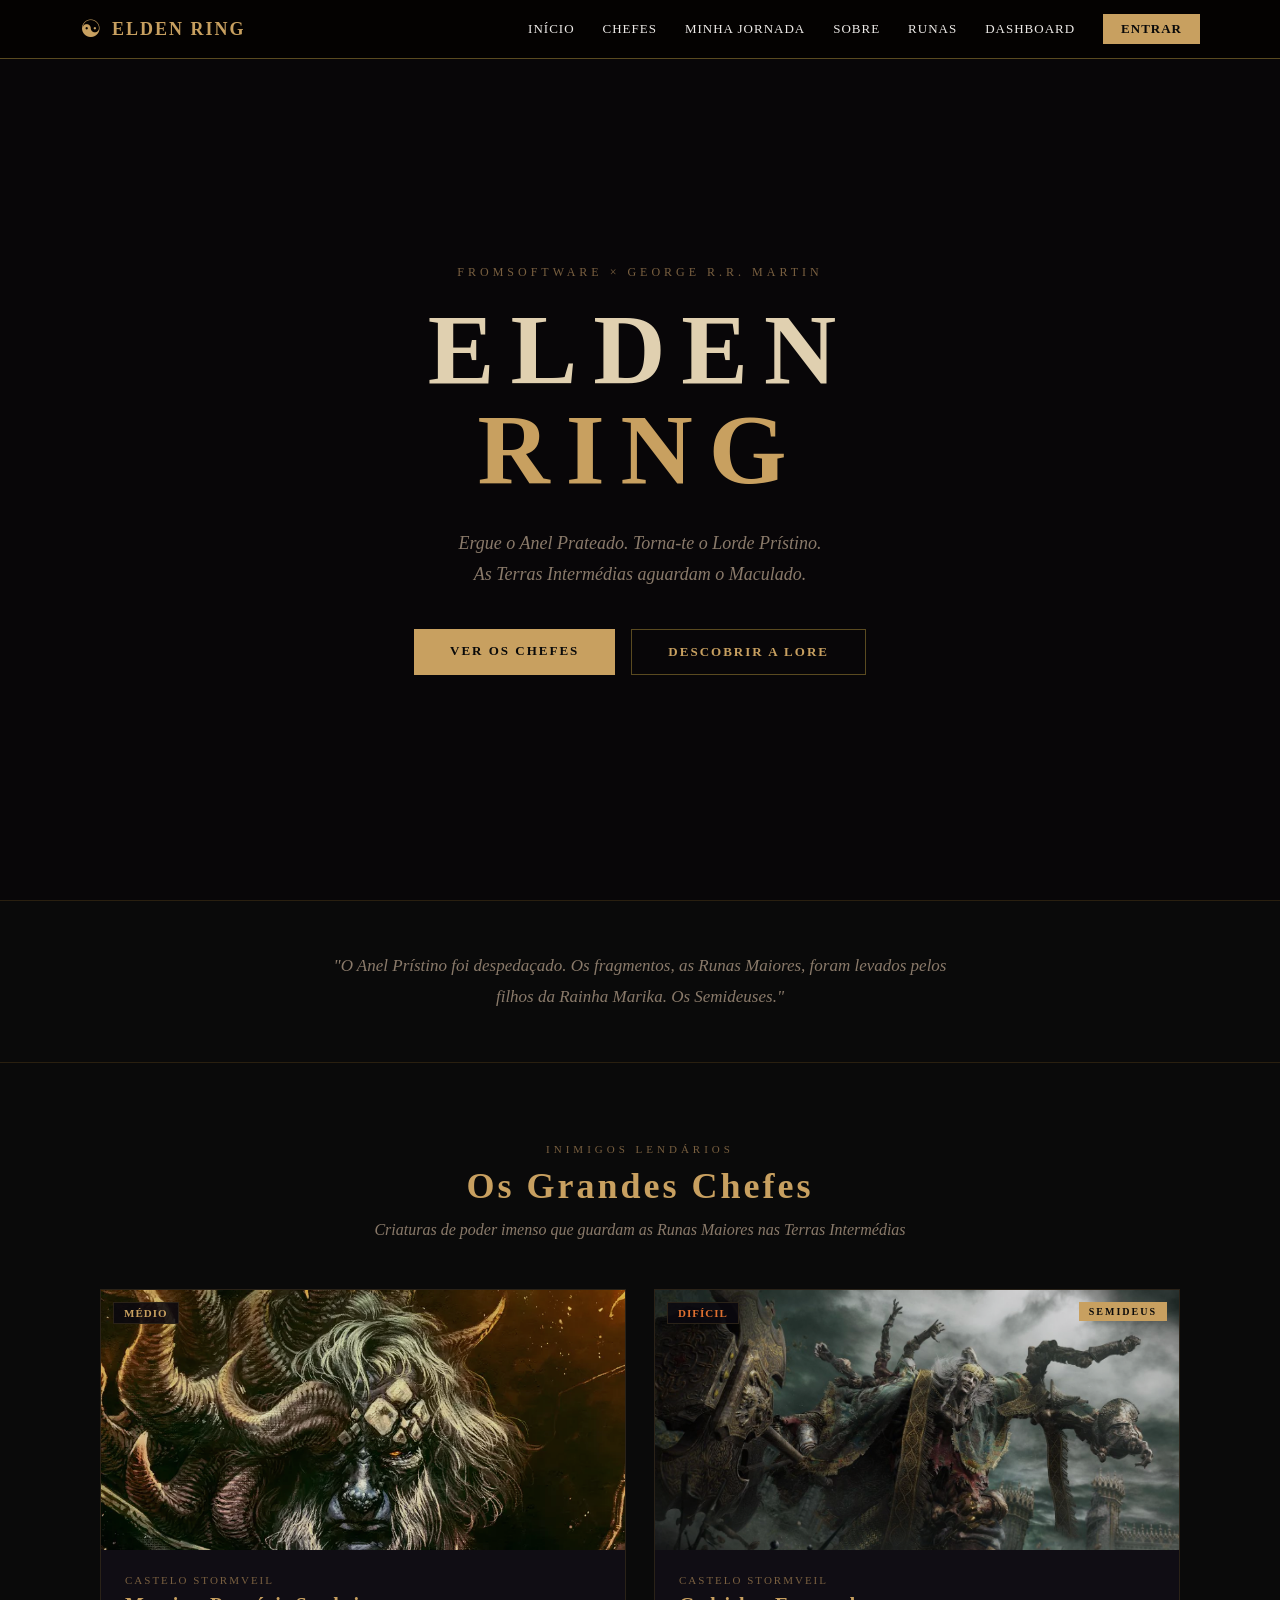
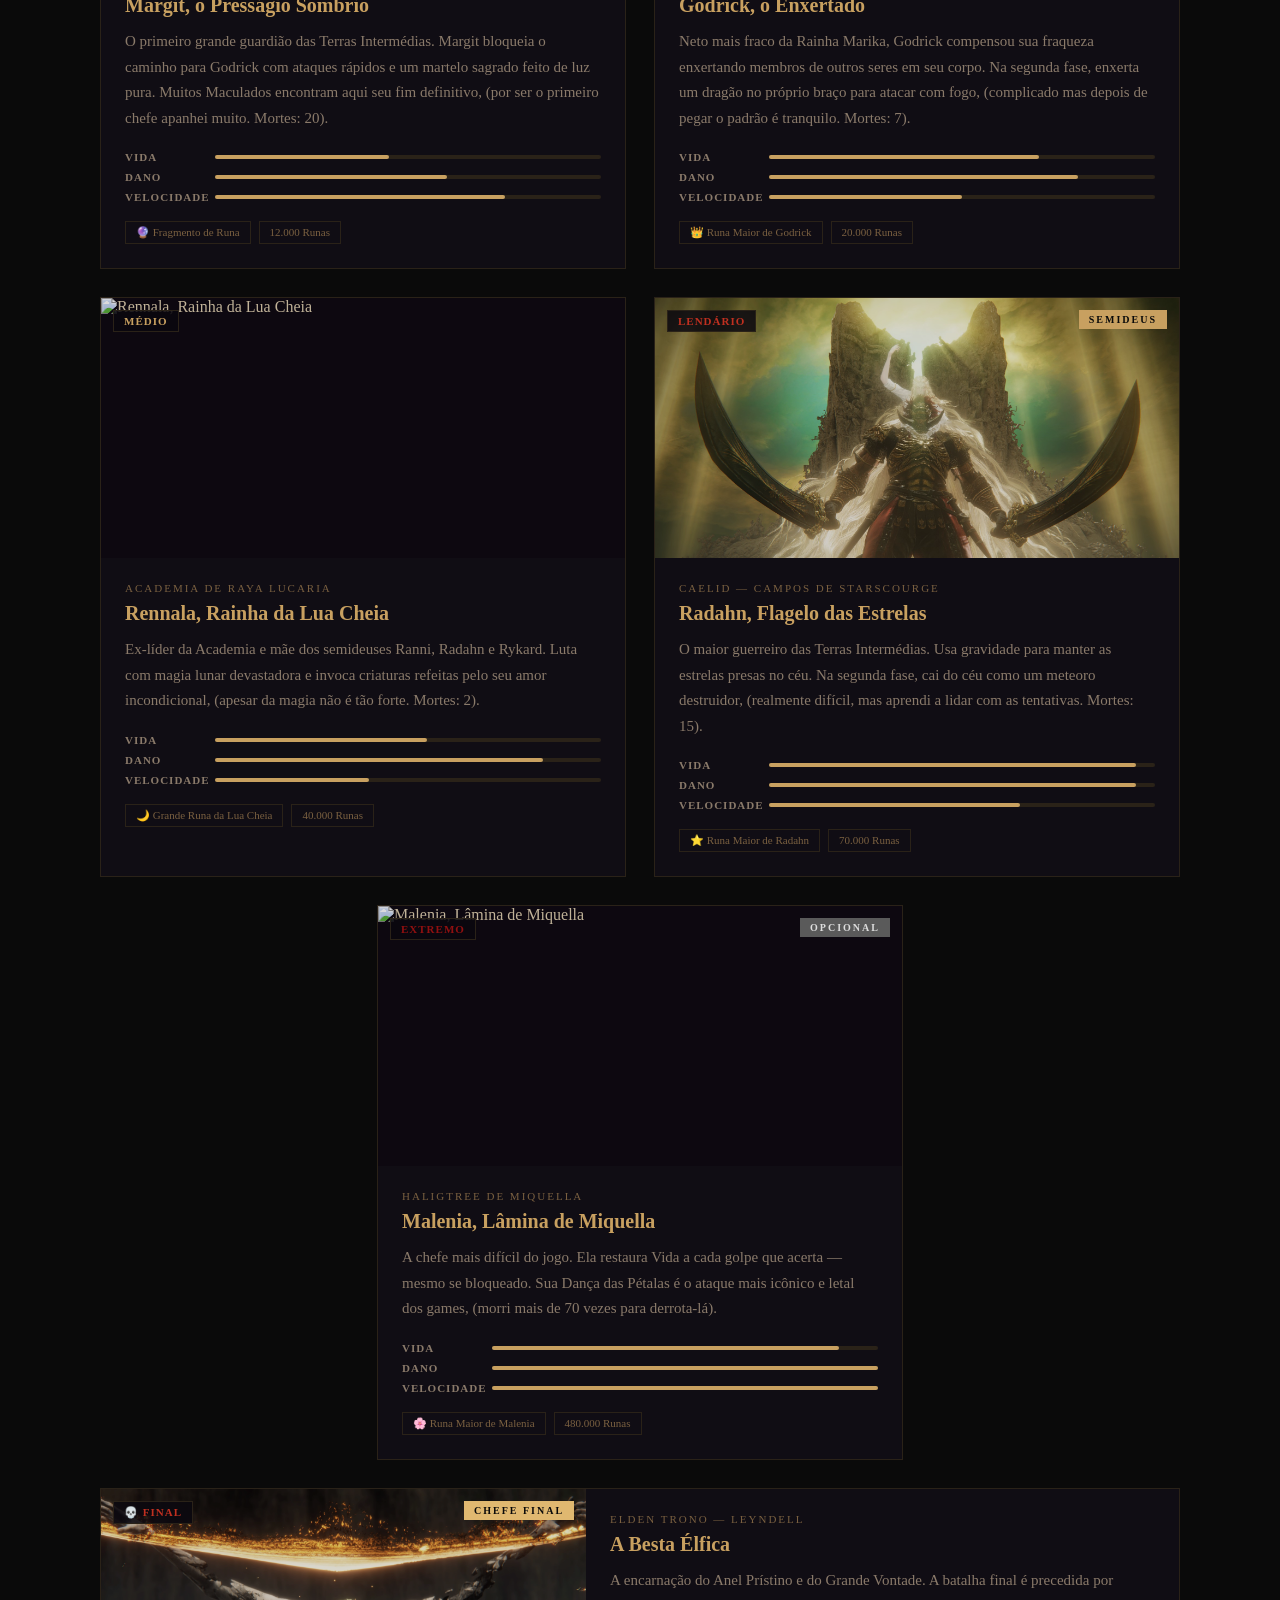
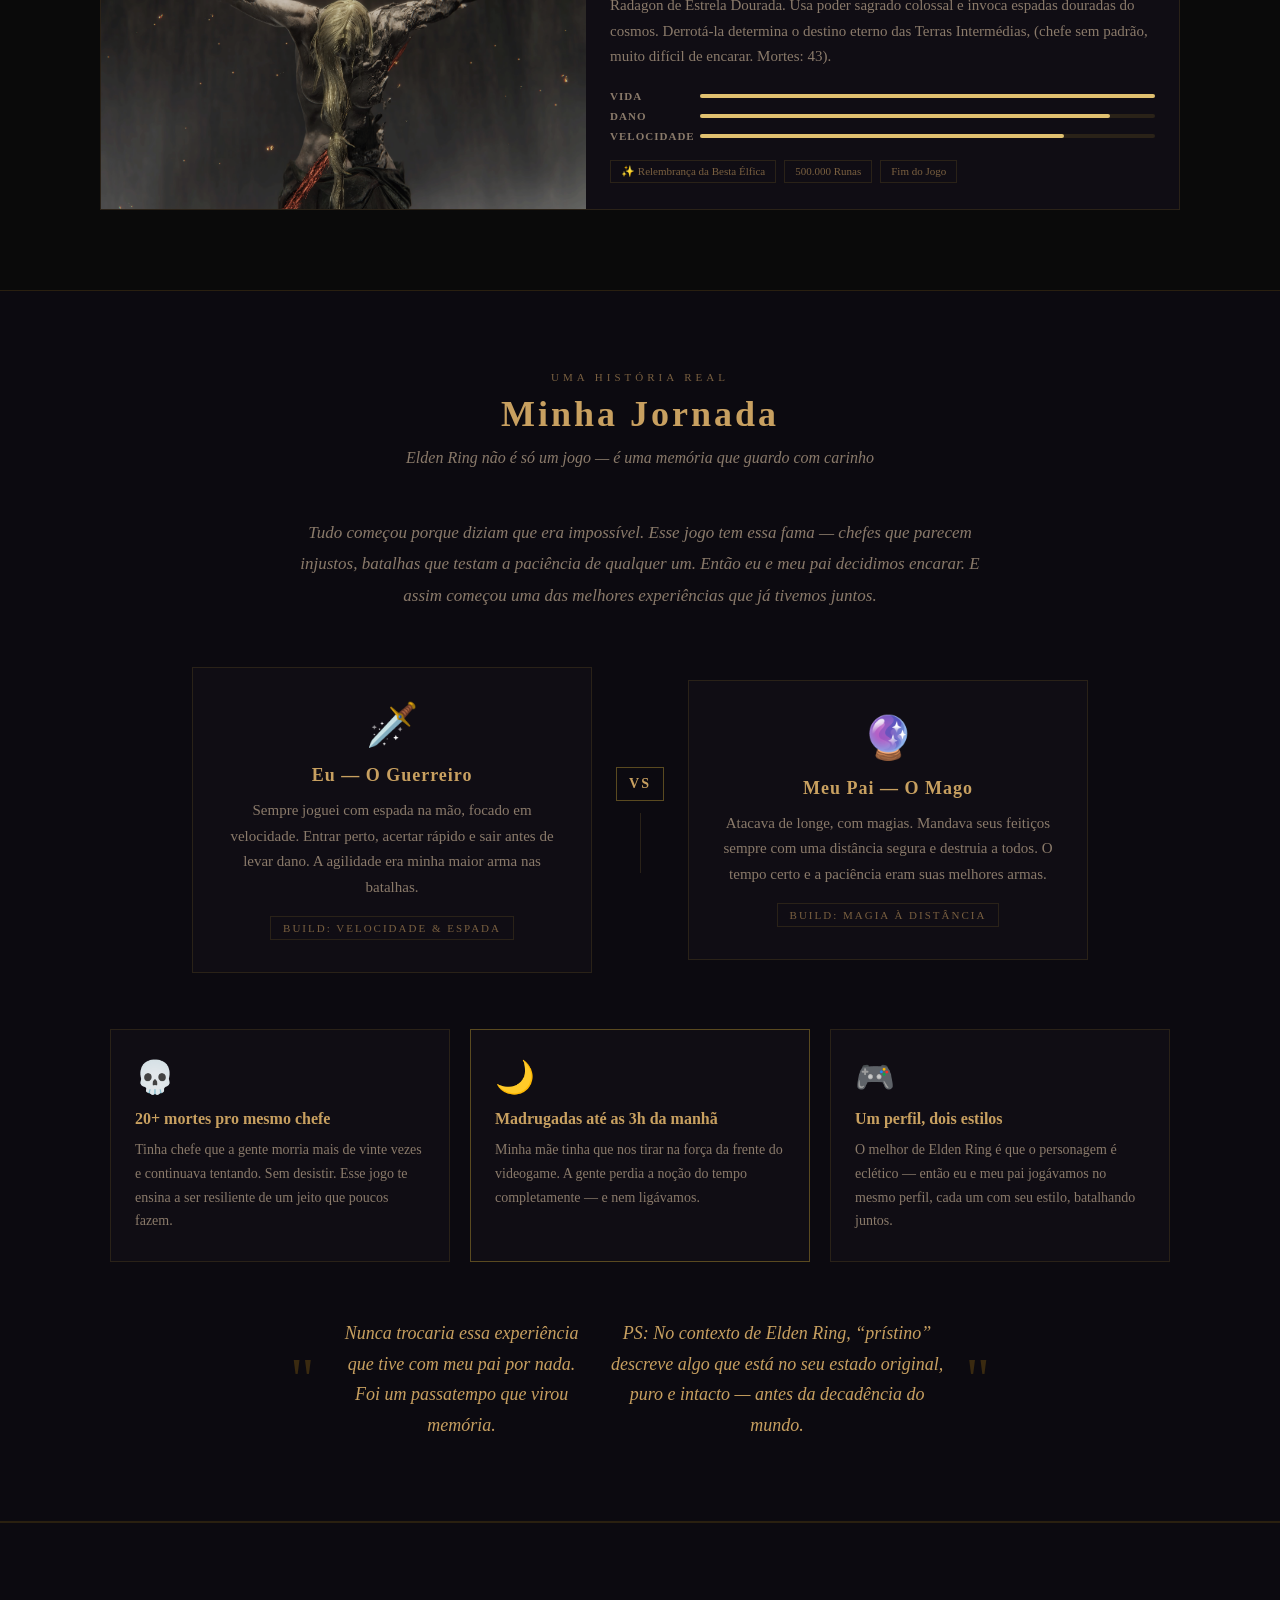
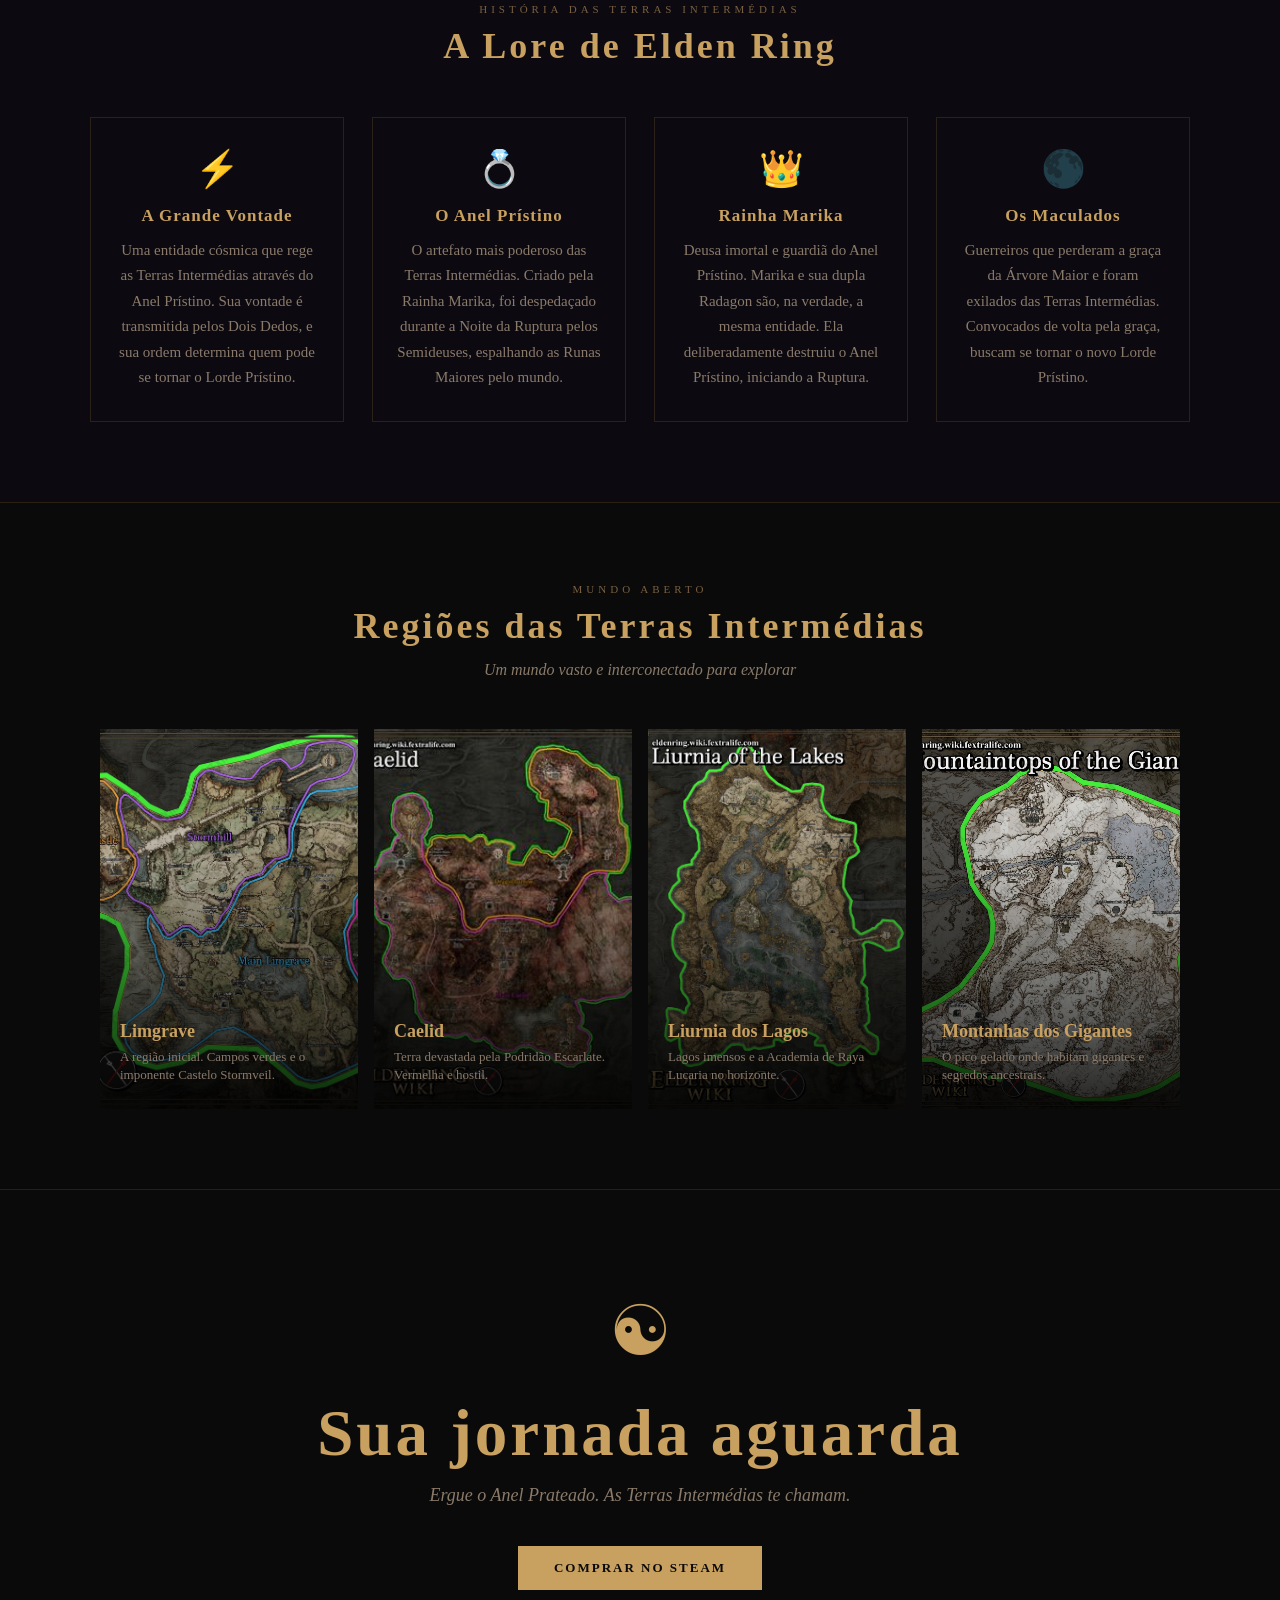
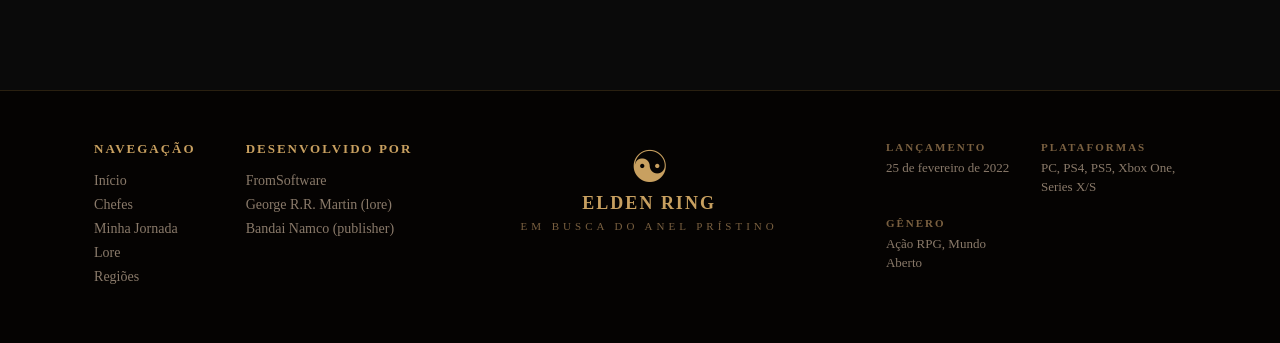
==== public/index.html @ dea928b3 "primeiro commit" ====
<!DOCTYPE html>
<html lang="pt-br">
<head>
    <meta charset="UTF-8">
    <meta name="viewport" content="width=device-width, initial-scale=1.0">
    <title>Elden Ring — The Lands Between</title>
    <link rel="stylesheet" href="CSS/index.css">
    <link rel="stylesheet" href="CSS/global.css">
</head>
<body>

    <header id="home">
        <div class="cabecalho-menu">
            <div class="logo-container">
                <div class="logo-rune">&#9775;</div>
                <p class="nome-logo">Elden Ring</p>
            </div>
            <div class="menu">
                <a href="#home" class="opcoes-menu">Início</a>
                <a href="#chefes" class="opcoes-menu">Chefes</a>
                <a href="#jornada" class="opcoes-menu">Minha Jornada</a>
                <a href="sobre.html" class="opcoes-menu">Sobre</a>
                <a href="calculadora.html" class="opcoes-menu">Runas</a>
                <a href="dashboard.html" class="opcoes-menu">DashBoard</a>
                <a href="login.html" class="opcoes-menu login">Entrar</a>
                
            </div>
        </div>
    </header>

    <!-- HEROI -->
    <section class="container">
        <div class="hero-content">
            <p class="hero-eyebrow">FromSoftware × George R.R. Martin</p>
            <h1 class="hero-titulo">
                <span class="linha-titulo">ELDEN</span>
                <span class="linha-titulo destaque">RING</span>
            </h1>
            <p class="hero-subtitulo">Ergue o Anel Prateado. Torna-te o Lorde Prístino.<br>As Terras Intermédias aguardam o Maculado.</p>
            <div class="botoes-hero">
                <a href="#chefes" class="btn-primario">Ver os Chefes</a>
                <a href="#lore" class="btn-secundario">Descobrir a Lore</a>
            </div>
        </div>
    </section>

    <!-- CITAÇÃO -->
    <div class="secao-citacao">
        <blockquote class="texto-citacao">"O Anel Prístino foi despedaçado. Os fragmentos, as Runas Maiores, foram levados pelos filhos da Rainha Marika. Os Semideuses."</blockquote>
    </div>

    <!-- CHEFES -->
    <section class="secao-chefes" id="chefes">
        <div class="cabecalho-secao">
            <span class="etiqueta-secao">Inimigos Lendários</span>
            <h2 class="titulo-secao">Os Grandes Chefes</h2>
            <p class="subtitulo-secao">Criaturas de poder imenso que guardam as Runas Maiores nas Terras Intermédias</p>
        </div>

        <div class="lista-chefes">

            <div class="cartao-chefe">
                <div class="imagem-chefe-wrap">
                    <img class="foto-chefe" src="imagens/margit.webp" alt="Margit, o Presságio Sombrio">
                    <span class="dificuldade-chefe"> Médio</span>
                </div>
                <div class="info-chefe">
                    <span class="regiao-chefe">Castelo Stormveil</span>
                    <h3 class="nome-chefe">Margit, o Presságio Sombrio</h3>
                    <p class="descricao-chefe">O primeiro grande guardião das Terras Intermédias. Margit bloqueia o caminho para Godrick com ataques rápidos e um martelo sagrado feito de luz pura. Muitos Maculados encontram aqui seu fim definitivo, (por ser o primeiro chefe apanhei muito. Mortes: 20).</p>
                    <div class="estatisticas-chefe">
                        <div class="linha-stat"><span class="rotulo-stat">VIDA</span><div class="barra-stat"><div class="preenchimento-stat" style="width:45%"></div></div></div>
                        <div class="linha-stat"><span class="rotulo-stat">DANO</span><div class="barra-stat"><div class="preenchimento-stat" style="width:60%"></div></div></div>
                        <div class="linha-stat"><span class="rotulo-stat">VELOCIDADE</span><div class="barra-stat"><div class="preenchimento-stat" style="width:75%"></div></div></div>
                    </div>
                    <div class="drops-chefe">
                        <span class="etiqueta-drop">🔮 Fragmento de Runa</span>
                        <span class="etiqueta-drop">12.000 Runas</span>
                    </div>
                </div>
            </div>

            <div class="cartao-chefe">
                <div class="imagem-chefe-wrap">
                    <img class="foto-chefe" src="imagens/godrick.jpg" alt="Godrick, o Enxertado">
                    <span class="dificuldade-chefe dificil"> Difícil</span>
                    <span class="emblema-chefe">SEMIDEUS</span>
                </div>
                <div class="info-chefe">
                    <span class="regiao-chefe">Castelo Stormveil</span>
                    <h3 class="nome-chefe">Godrick, o Enxertado</h3>
                    <p class="descricao-chefe">Neto mais fraco da Rainha Marika, Godrick compensou sua fraqueza enxertando membros de outros seres em seu corpo. Na segunda fase, enxerta um dragão no próprio braço para atacar com fogo, (complicado mas depois de pegar o padrão é tranquilo. Mortes: 7).</p>
                    <div class="estatisticas-chefe">
                        <div class="linha-stat"><span class="rotulo-stat">VIDA</span><div class="barra-stat"><div class="preenchimento-stat" style="width:70%"></div></div></div>
                        <div class="linha-stat"><span class="rotulo-stat">DANO</span><div class="barra-stat"><div class="preenchimento-stat" style="width:80%"></div></div></div>
                        <div class="linha-stat"><span class="rotulo-stat">VELOCIDADE</span><div class="barra-stat"><div class="preenchimento-stat" style="width:50%"></div></div></div>
                    </div>
                    <div class="drops-chefe">
                        <span class="etiqueta-drop">👑 Runa Maior de Godrick</span>
                        <span class="etiqueta-drop">20.000 Runas</span>
                    </div>
                </div>
            </div>

            <div class="cartao-chefe">
                <div class="imagem-chefe-wrap">
                    <img class="foto-chefe" src="imagens\Rennala_upscayl_4x_digital-art-4x.png"" alt="Rennala, Rainha da Lua Cheia">
                    <span class="dificuldade-chefe">Médio</span>
                </div>
                <div class="info-chefe">
                    <span class="regiao-chefe">Academia de Raya Lucaria</span>
                    <h3 class="nome-chefe">Rennala, Rainha da Lua Cheia</h3>
                    <p class="descricao-chefe">Ex-líder da Academia e mãe dos semideuses Ranni, Radahn e Rykard. Luta com magia lunar devastadora e invoca criaturas refeitas pelo seu amor incondicional, (apesar da magia não é tão forte. Mortes: 2).</p>
                    <div class="estatisticas-chefe">
                        <div class="linha-stat"><span class="rotulo-stat">VIDA</span><div class="barra-stat"><div class="preenchimento-stat" style="width:55%"></div></div></div>
                        <div class="linha-stat"><span class="rotulo-stat">DANO</span><div class="barra-stat"><div class="preenchimento-stat" style="width:85%"></div></div></div>
                        <div class="linha-stat"><span class="rotulo-stat">VELOCIDADE</span><div class="barra-stat"><div class="preenchimento-stat" style="width:40%"></div></div></div>
                    </div>
                    <div class="drops-chefe">
                        <span class="etiqueta-drop">🌙 Grande Runa da Lua Cheia</span>
                        <span class="etiqueta-drop">40.000 Runas</span>
                    </div>
                </div>
            </div>

            <div class="cartao-chefe">
                <div class="imagem-chefe-wrap">
                    <img class="foto-chefe" src="imagens/radan.jpg" alt="Radahn, Flagelo das Estrelas">
                    <span class="dificuldade-chefe lendario">Lendário</span>
                    <span class="emblema-chefe">SEMIDEUS</span>
                </div>
                <div class="info-chefe">
                    <span class="regiao-chefe">Caelid — Campos de Starscourge</span>
                    <h3 class="nome-chefe">Radahn, Flagelo das Estrelas</h3>
                    <p class="descricao-chefe">O maior guerreiro das Terras Intermédias. Usa gravidade para manter as estrelas presas no céu. Na segunda fase, cai do céu como um meteoro destruidor, (realmente difícil, mas aprendi a lidar com as tentativas. Mortes: 15).</p>
                    <div class="estatisticas-chefe">
                        <div class="linha-stat"><span class="rotulo-stat">VIDA</span><div class="barra-stat"><div class="preenchimento-stat" style="width:95%"></div></div></div>
                        <div class="linha-stat"><span class="rotulo-stat">DANO</span><div class="barra-stat"><div class="preenchimento-stat" style="width:95%"></div></div></div>
                        <div class="linha-stat"><span class="rotulo-stat">VELOCIDADE</span><div class="barra-stat"><div class="preenchimento-stat" style="width:65%"></div></div></div>
                    </div>
                    <div class="drops-chefe">
                        <span class="etiqueta-drop">⭐ Runa Maior de Radahn</span>
                        <span class="etiqueta-drop">70.000 Runas</span>
                    </div>
                </div>
            </div>

            <div class="cartao-chefe">
                <div class="imagem-chefe-wrap">
                    <img class="foto-chefe" src="imagens\malenia_upscayl_4x_digital-art-4x.png" alt="Malenia, Lâmina de Miquella">
                    <span class="dificuldade-chefe extremo">Extremo</span>
                    <span class="emblema-chefe opcional">OPCIONAL</span>
                </div>
                <div class="info-chefe">
                    <span class="regiao-chefe">Haligtree de Miquella</span>
                    <h3 class="nome-chefe">Malenia, Lâmina de Miquella</h3>
                    <p class="descricao-chefe">A chefe mais difícil do jogo. Ela restaura Vida a cada golpe que acerta — mesmo se bloqueado. Sua Dança das Pétalas é o ataque mais icônico e letal dos games, (morri mais de 70 vezes para derrota-lá).</p>
                    <div class="estatisticas-chefe">
                        <div class="linha-stat"><span class="rotulo-stat">VIDA</span><div class="barra-stat"><div class="preenchimento-stat" style="width:90%"></div></div></div>
                        <div class="linha-stat"><span class="rotulo-stat">DANO</span><div class="barra-stat"><div class="preenchimento-stat" style="width:100%"></div></div></div>
                        <div class="linha-stat"><span class="rotulo-stat">VELOCIDADE</span><div class="barra-stat"><div class="preenchimento-stat" style="width:100%"></div></div></div>
                    </div>
                    <div class="drops-chefe">
                        <span class="etiqueta-drop">🌸 Runa Maior de Malenia</span>
                        <span class="etiqueta-drop">480.000 Runas</span>
                    </div>
                </div>
            </div>

            <div class="cartao-chefe chefe-final">
                <div class="imagem-chefe-wrap">
                    <img class="foto-chefe" src="imagens/radagon.jpg" alt="A Besta Élfica">
                    <span class="dificuldade-chefe lendario">💀 Final</span>
                    <span class="emblema-chefe final">CHEFE FINAL</span>
                </div>
                <div class="info-chefe">
                    <span class="regiao-chefe">Elden Trono — Leyndell</span>
                    <h3 class="nome-chefe">A Besta Élfica</h3>
                    <p class="descricao-chefe">A encarnação do Anel Prístino e do Grande Vontade. A batalha final é precedida por Radagon de Estrela Dourada. Usa poder sagrado colossal e invoca espadas douradas do cosmos. Derrotá-la determina o destino eterno das Terras Intermédias, (chefe sem padrão, muito difícil de encarar. Mortes: 43).</p>
                    <div class="estatisticas-chefe">
                        <div class="linha-stat"><span class="rotulo-stat">VIDA</span><div class="barra-stat"><div class="preenchimento-stat dourado" style="width:100%"></div></div></div>
                        <div class="linha-stat"><span class="rotulo-stat">DANO</span><div class="barra-stat"><div class="preenchimento-stat dourado" style="width:90%"></div></div></div>
                        <div class="linha-stat"><span class="rotulo-stat">VELOCIDADE</span><div class="barra-stat"><div class="preenchimento-stat dourado" style="width:80%"></div></div></div>
                    </div>
                    <div class="drops-chefe">
                        <span class="etiqueta-drop">✨ Relembrança da Besta Élfica</span>
                        <span class="etiqueta-drop">500.000 Runas</span>
                        <span class="etiqueta-drop">Fim do Jogo</span>
                    </div>
                </div>
            </div>

        </div>
    </section>

    <!-- MINHA JORNADA -->
    <section class="secao-jornada" id="jornada">
        <div class="conteudo-jornada">
            <div class="cabecalho-secao">
                <span class="etiqueta-secao">Uma história real</span>
                <h2 class="titulo-secao">Minha Jornada</h2>
                <p class="subtitulo-secao">Elden Ring não é só um jogo — é uma memória que guardo com carinho</p>
            </div>

            <div class="narrativa-jornada">
                <p>Tudo começou porque diziam que era impossível. Esse jogo tem essa fama — chefes que parecem injustos, batalhas que testam a paciência de qualquer um. Então eu e meu pai decidimos encarar. E assim começou uma das melhores experiências que já tivemos juntos.</p>
            </div>

            <div class="perfis-jornada">
                <div class="cartao-perfil">
                    <span class="icone-perfil">🗡️</span>
                    <h3 class="nome-perfil">Eu — O Guerreiro</h3>
                    <p class="descricao-perfil">Sempre joguei com espada na mão, focado em velocidade. Entrar perto, acertar rápido e sair antes de levar dano. A agilidade era minha maior arma nas batalhas.</p>
                    <span class="estilo-perfil">Build: Velocidade & Espada</span>
                </div>
                <div class="divisor-perfil">
                    <div class="vs-perfil">VS</div>
                    <div class="linha-divisor"></div>
                </div>
                <div class="cartao-perfil">
                    <span class="icone-perfil">🔮</span>
                    <h3 class="nome-perfil">Meu Pai — O Mago</h3>
                    <p class="descricao-perfil">Atacava de longe, com magias. Mandava seus feitiços sempre com uma distância segura e destruia a todos. O tempo certo e a paciência eram suas melhores armas.</p>
                    <span class="estilo-perfil">Build: Magia à Distância</span>
                </div>
            </div>

            <div class="momentos-jornada">
                <div class="cartao-momento">
                    <span class="icone-momento">💀</span>
                    <h4>20+ mortes pro mesmo chefe</h4>
                    <p>Tinha chefe que a gente morria mais de vinte vezes e continuava tentando. Sem desistir. Esse jogo te ensina a ser resiliente de um jeito que poucos fazem.</p>
                </div>
                <div class="cartao-momento destaque">
                    <span class="icone-momento">🌙</span>
                    <h4>Madrugadas até as 3h da manhã</h4>
                    <p>Minha mãe tinha que nos tirar na força da frente do videogame. A gente perdia a noção do tempo completamente — e nem ligávamos.</p>
                </div>
                <div class="cartao-momento">
                    <span class="icone-momento">🎮</span>
                    <h4>Um perfil, dois estilos</h4>
                    <p>O melhor de Elden Ring é que o personagem é eclético — então eu e meu pai jogávamos no mesmo perfil, cada um com seu estilo, batalhando juntos.</p>
                </div>
            </div>

            <div class="frase-jornada">
                <span class="aspas-decorativas">"</span>
                <p>Nunca trocaria essa experiência que tive com meu pai por nada. Foi um passatempo que virou memória.</p>
                <p>PS: No contexto de Elden Ring, “prístino” descreve algo que está no seu estado original, puro e intacto — antes da decadência do mundo.</p>
                <span class="aspas-decorativas">"</span>
            </div>
        </div>
    </section>

    <!-- LORE -->
    <section class="secao-lore" id="lore">
        <div class="conteudo-lore">
            <div class="cabecalho-secao">
                <span class="etiqueta-secao">História das Terras Intermédias</span>
                <h2 class="titulo-secao">A Lore de Elden Ring</h2>
            </div>
            <div class="lista-lore">
                <div class="cartao-lore">
                    <span class="icone-lore">⚡</span>
                    <h3>A Grande Vontade</h3>
                    <p>Uma entidade cósmica que rege as Terras Intermédias através do Anel Prístino. Sua vontade é transmitida pelos Dois Dedos, e sua ordem determina quem pode se tornar o Lorde Prístino.</p>
                </div>
                <div class="cartao-lore">
                    <span class="icone-lore">💍</span>
                    <h3>O Anel Prístino</h3>
                    <p>O artefato mais poderoso das Terras Intermédias. Criado pela Rainha Marika, foi despedaçado durante a Noite da Ruptura pelos Semideuses, espalhando as Runas Maiores pelo mundo.</p>
                </div>
                <div class="cartao-lore">
                    <span class="icone-lore">👑</span>
                    <h3>Rainha Marika</h3>
                    <p>Deusa imortal e guardiã do Anel Prístino. Marika e sua dupla Radagon são, na verdade, a mesma entidade. Ela deliberadamente destruiu o Anel Prístino, iniciando a Ruptura.</p>
                </div>
                <div class="cartao-lore">
                    <span class="icone-lore">🌑</span>
                    <h3>Os Maculados</h3>
                    <p>Guerreiros que perderam a graça da Árvore Maior e foram exilados das Terras Intermédias. Convocados de volta pela graça, buscam se tornar o novo Lorde Prístino.</p>
                </div>
            </div>
        </div>
    </section>

    <!-- REGIÕES -->
    <section class="secao-regioes" id="regioes">
        <div class="cabecalho-secao">
            <span class="etiqueta-secao">Mundo Aberto</span>
            <h2 class="titulo-secao">Regiões das Terras Intermédias</h2>
            <p class="subtitulo-secao">Um mundo vasto e interconectado para explorar</p>
        </div>
        <div class="lista-regioes">
            <div class="cartao-regiao">
                <img class="foto-regiao" src="imagens/limgrave.jpg" alt="Limgrave">
                <div class="sobreposicao-regiao"></div>
                <div class="info-regiao"><h3>Limgrave</h3><p>A região inicial. Campos verdes e o imponente Castelo Stormveil.</p></div>
            </div>
            <div class="cartao-regiao">
                <img class="foto-regiao" src="imagens/Caelid.jpg" alt="Caelid">
                <div class="sobreposicao-regiao"></div>
                <div class="info-regiao"><h3>Caelid</h3><p>Terra devastada pela Podridão Escarlate. Vermelha e hostil.</p></div>
            </div>
            <div class="cartao-regiao">
                <img class="foto-regiao" src="imagens/Liurna_dos_Lagos.jpg" alt="Liurnia dos Lagos">
                <div class="sobreposicao-regiao"></div>
                <div class="info-regiao"><h3>Liurnia dos Lagos</h3><p>Lagos imensos e a Academia de Raya Lucaria no horizonte.</p></div>
            </div>
            <div class="cartao-regiao">
                <img class="foto-regiao" src="imagens/Montanha_dos_Gigantes.jpg" alt="Montanhas dos Gigantes">
                <div class="sobreposicao-regiao"></div>
                <div class="info-regiao"><h3>Montanhas dos Gigantes</h3><p>O pico gelado onde habitam gigantes e segredos ancestrais.</p></div>
            </div>
        </div>
    </section>

    <!-- CTA -->
    <section class="secao-cta">
        <span class="rune-cta">&#9775;</span>
        <h2 class="titulo-cta">Sua jornada aguarda</h2>
        <p class="subtitulo-cta">Ergue o Anel Prateado. As Terras Intermédias te chamam.</p>
        <a href="https://store.steampowered.com/app/1245620/ELDEN_RING/" target="_blank" class="btn-primario">Comprar no Steam</a>
    </section>

    <!-- RODAPE -->
    <footer class="rodape" id="rodape">
        <div class="links-rodape">
            <div>
                <h3 class="titulo-rodape">Navegação</h3>
                <a href="#home" class="opcoes-rodape">Início</a>
                <a href="#chefes" class="opcoes-rodape">Chefes</a>
                <a href="#jornada" class="opcoes-rodape">Minha Jornada</a>
                <a href="#lore" class="opcoes-rodape">Lore</a>
                <a href="#regioes" class="opcoes-rodape">Regiões</a>
            </div>
            <div>
                <h3 class="titulo-rodape">Desenvolvido por</h3>
                <span class="opcoes-rodape">FromSoftware</span>
                <span class="opcoes-rodape">George R.R. Martin (lore)</span>
                <span class="opcoes-rodape">Bandai Namco (publisher)</span>
            </div>
        </div>
        <div class="logo-rodape">
            <div class="rune-grande">&#9775;</div>
            <p class="nome-logo">Elden Ring</p>
            <p class="slogan-rodape">Em Busca do anel Prístino</p>
        </div>
        <div class="informacoes-rodape">
            <div class="bloco-informacao">
                <h4 class="titulo-informacao">Lançamento</h4>
                <p class="texto-informacao">25 de fevereiro de 2022</p>
            </div>
            <div class="bloco-informacao">
                <h4 class="titulo-informacao">Plataformas</h4>
                <p class="texto-informacao">PC, PS4, PS5, Xbox One, Series X/S</p>
            </div>
            <div class="bloco-informacao">
                <h4 class="titulo-informacao">Gênero</h4>
                <p class="texto-informacao">Ação RPG, Mundo Aberto</p>
            </div>
        </div>
    </footer>

    <script>
        document.querySelectorAll('a[href^="#"]').forEach(function(link) {
            link.addEventListener('click', function(e) {
                var alvo = document.querySelector(link.getAttribute('href'));
                if (alvo) {
                    e.preventDefault();
                    alvo.scrollIntoView({ behavior: 'smooth' });
                }
            });
        });
     </script>

</body>
</html>
---- public/CSS/index.css ----
/* ══════════════════════════════════════════
   INDEX — estilos exclusivos do index.html
══════════════════════════════════════════ */

/* ── HERO ── */
.container {
    min-height: 100vh;
    display: flex;
    align-items: center;
    justify-content: center;
    text-align: center;
    background-color: #080608;
    padding: 120px 20px 80px;
}

.hero-content {
    max-width: 700px;
}

.hero-eyebrow {
    font-size: 12px;
    letter-spacing: 4px;
    color: #7a6040;
    text-transform: uppercase;
    margin-bottom: 20px;
}

.hero-titulo {
    display: flex;
    flex-direction: column;
    margin-bottom: 28px;
}

.linha-titulo {
    font-size: 100px;
    font-weight: bold;
    color: #e0d0b0;
    letter-spacing: 16px;
    line-height: 1;
}

.linha-titulo.destaque {
    color: #c8a060;
}

.hero-subtitulo {
    font-size: 18px;
    font-style: italic;
    color: #8a7a6a;
    line-height: 1.7;
    margin-bottom: 40px;
}

.botoes-hero {
    display: flex;
    gap: 16px;
    justify-content: center;
    flex-wrap: wrap;
}

/* ── CITAÇÃO ── */
.secao-citacao {
    padding: 50px 60px;
    text-align: center;
    border-top: 1px solid #2a2010;
    border-bottom: 1px solid #2a2010;
}

.texto-citacao {
    font-size: 17px;
    font-style: italic;
    color: #8a7a6a;
    max-width: 650px;
    margin: 0 auto;
    line-height: 1.8;
}

/* ── CHEFES ── */
.secao-chefes {
    padding: 80px 60px;
    max-width: 1200px;
    margin: 0 auto;
}

.lista-chefes {
    display: flex;
    flex-wrap: wrap;
    gap: 28px;
    justify-content: center;
}

.cartao-chefe {
    background-color: #100d14;
    border: 1px solid #2a2218;
    overflow: hidden;
    transition: border-color 0.3s;
    width: calc(50% - 14px);
    min-width: 340px;
}

.cartao-chefe:hover {
    border-color: #c8a060;
}

.cartao-chefe.chefe-final {
    width: 100%;
    display: flex;
}

.imagem-chefe-wrap {
    position: relative;
    height: 260px;
    background-color: #0d0810;
    display: flex;
    align-items: center;
    justify-content: center;
}

.chefe-final .imagem-chefe-wrap {
    height: auto;
    min-height: 320px;
    width: 45%;
    flex-shrink: 0;
}

/* ── FOTO DO CHEFE ── */
/* Para adicionar imagem, basta colocar o src no HTML:
   <img class="foto-chefe" src="imagens/margit.jpg" alt="Margit"> */
.foto-chefe {
    width: 100%;
    height: 100%;
    object-fit: cover;
    object-position: top center;
    opacity: 0.85;
    display: block;
}

.dificuldade-chefe {
    position: absolute;
    top: 12px;
    left: 12px;
    font-size: 11px;
    font-weight: bold;
    letter-spacing: 1px;
    text-transform: uppercase;
    padding: 4px 10px;
    background-color: rgba(10, 8, 15, 0.85);
    border: 1px solid #2a2218;
    color: #c8a060;
}

.dificuldade-chefe.dificil {
    color: #e07030;
}

.dificuldade-chefe.lendario {
    color: #c03020;
}

.dificuldade-chefe.extremo {
    color: #901010;
}

.emblema-chefe {
    position: absolute;
    top: 12px;
    right: 12px;
    font-size: 10px;
    font-weight: bold;
    letter-spacing: 2px;
    padding: 4px 10px;
    background-color: #c8a060;
    color: #0a0a0a;
}

.emblema-chefe.opcional {
    background-color: #5a5a5a;
    color: #ddd;
}

.emblema-chefe.final {
    background-color: #e0b870;
    color: #0a0a0a;
}

.info-chefe {
    padding: 24px;
}

.chefe-final .info-chefe {
    flex: 1;
}

.regiao-chefe {
    font-size: 11px;
    letter-spacing: 2px;
    color: #7a6040;
    text-transform: uppercase;
    display: block;
    margin-bottom: 8px;
}

.nome-chefe {
    font-size: 20px;
    font-weight: bold;
    color: #c8a060;
    margin-bottom: 12px;
}

.descricao-chefe {
    font-size: 15px;
    line-height: 1.7;
    color: #8a7a6a;
    margin-bottom: 20px;
}

/* ── ESTATÍSTICAS ── */
.estatisticas-chefe {
    margin-bottom: 18px;
}

.linha-stat {
    display: flex;
    align-items: center;
    gap: 10px;
    margin-bottom: 8px;
}

.rotulo-stat {
    font-size: 11px;
    font-weight: bold;
    letter-spacing: 1px;
    color: #8a7a6a;
    width: 80px;
}

.barra-stat {
    flex: 1;
    height: 4px;
    background-color: #2a2218;
    border-radius: 2px;
}

.preenchimento-stat {
    height: 100%;
    background-color: #c8a060;
    border-radius: 2px;
}

.preenchimento-stat.dourado {
    background-color: #e0c070;
}

/* ── DROPS ── */
.drops-chefe {
    display: flex;
    flex-wrap: wrap;
    gap: 8px;
}

.etiqueta-drop {
    font-size: 11px;
    padding: 4px 10px;
    border: 1px solid #2a2218;
    color: #7a6040;
}

/* ── JORNADA ── */
.secao-jornada {
    padding: 80px 60px;
    border-top: 1px solid #2a2010;
    border-bottom: 1px solid #2a2010;
    background-color: #0c0a10;
}

.conteudo-jornada {
    max-width: 1100px;
    margin: 0 auto;
}

.narrativa-jornada {
    max-width: 720px;
    margin: 0 auto 56px;
    text-align: center;
}

.narrativa-jornada p {
    font-size: 17px;
    line-height: 1.85;
    color: #8a7a6a;
    font-style: italic;
}

/* ── PERFIS ── */
.perfis-jornada {
    display: flex;
    align-items: center;
    gap: 24px;
    margin-bottom: 56px;
    justify-content: center;
}

.cartao-perfil {
    background-color: #100d14;
    border: 1px solid #2a2218;
    padding: 32px 28px;
    flex: 1;
    max-width: 400px;
    text-align: center;
    transition: border-color 0.3s;
}

.cartao-perfil:hover {
    border-color: #c8a060;
}

.icone-perfil {
    font-size: 42px;
    margin-bottom: 16px;
    display: block;
}

.nome-perfil {
    font-size: 18px;
    color: #c8a060;
    margin-bottom: 12px;
    letter-spacing: 1px;
}

.descricao-perfil {
    font-size: 15px;
    line-height: 1.7;
    color: #8a7a6a;
    margin-bottom: 16px;
}

.estilo-perfil {
    font-size: 11px;
    letter-spacing: 2px;
    text-transform: uppercase;
    color: #7a6040;
    border: 1px solid #2a2218;
    padding: 5px 12px;
    display: inline-block;
}

.divisor-perfil {
    display: flex;
    flex-direction: column;
    align-items: center;
    gap: 12px;
    flex-shrink: 0;
}

.vs-perfil {
    font-size: 14px;
    font-weight: bold;
    letter-spacing: 2px;
    color: #c8a060;
    border: 1px solid #5a4a20;
    padding: 8px 12px;
}

.linha-divisor {
    width: 1px;
    height: 60px;
    background-color: #2a2218;
}

/* ── MOMENTOS DA JORNADA ── */
.momentos-jornada {
    display: flex;
    flex-wrap: wrap;
    gap: 20px;
    margin-bottom: 56px;
    justify-content: center;
}

.cartao-momento {
    background-color: #100d14;
    border: 1px solid #2a2218;
    padding: 28px 24px;
    transition: border-color 0.3s;
    flex: 1;
    min-width: 260px;
    max-width: 340px;
}

.cartao-momento:hover {
    border-color: #c8a060;
}

.cartao-momento.destaque {
    border-color: #5a4a20;
}

.icone-momento {
    font-size: 32px;
    display: block;
    margin-bottom: 14px;
}

.cartao-momento h4 {
    font-size: 16px;
    color: #c8a060;
    margin-bottom: 10px;
}

.cartao-momento p {
    font-size: 14px;
    line-height: 1.7;
    color: #8a7a6a;
}

/* ── FRASE FINAL JORNADA ── */
.frase-jornada {
    text-align: center;
    display: flex;
    align-items: center;
    justify-content: center;
    gap: 20px;
    max-width: 700px;
    margin: 0 auto;
}

.frase-jornada p {
    font-size: 18px;
    font-style: italic;
    color: #c8a060;
    line-height: 1.7;
}

.aspas-decorativas {
    font-size: 60px;
    color: #3a2a10;
    font-family: Georgia, serif;
    line-height: 1;
    flex-shrink: 0;
}

/* ── LORE ── */
.secao-lore {
    padding: 80px 60px;
    border-top: 1px solid #2a2010;
    border-bottom: 1px solid #2a2010;
    background-color: #0c0a10;
}

.conteudo-lore {
    max-width: 1100px;
    margin: 0 auto;
}

.lista-lore {
    display: flex;
    flex-wrap: wrap;
    gap: 28px;
    justify-content: center;
}

.cartao-lore {
    padding: 30px 24px;
    border: 1px solid #2a2218;
    text-align: center;
    transition: border-color 0.3s;
    flex: 1;
    min-width: 220px;
    max-width: 280px;
}

.cartao-lore:hover {
    border-color: #c8a060;
}

.icone-lore {
    font-size: 36px;
    margin-bottom: 16px;
    display: block;
}

.cartao-lore h3 {
    font-size: 17px;
    color: #c8a060;
    margin-bottom: 12px;
    letter-spacing: 1px;
}

.cartao-lore p {
    font-size: 15px;
    line-height: 1.7;
    color: #8a7a6a;
}

/* ── REGIÕES ── */
.secao-regioes {
    padding: 80px 60px;
    max-width: 1200px;
    margin: 0 auto;
}

.lista-regioes {
    display: flex;
    gap: 16px;
    height: 380px;
}

.cartao-regiao {
    position: relative;
    overflow: hidden;
    cursor: pointer;
    transition: opacity 0.2s;
    flex: 1;
}

.cartao-regiao:hover {
    opacity: 0.85;
}

/* ── FOTO DA REGIÃO ── */
/* Para adicionar imagem, basta colocar o src no HTML:
   <img class="foto-regiao" src="imagens/limgrave.jpg" alt="Limgrave"> */
.foto-regiao {
    position: absolute;
    inset: 0;
    width: 100%;
    height: 100%;
    object-fit: cover;
    object-position: center;
    display: block;
}

.sobreposicao-regiao {
    position: absolute;
    inset: 0;
    background: linear-gradient(to top, rgba(0,0,0,0.85) 0%, rgba(0,0,0,0.2) 60%, transparent 100%);
}

.info-regiao {
    position: absolute;
    bottom: 0;
    left: 0;
    right: 0;
    padding: 24px 20px;
}

.info-regiao h3 {
    font-size: 18px;
    color: #c8a060;
    margin-bottom: 6px;
}

.info-regiao p {
    font-size: 13px;
    color: #8a7a6a;
    line-height: 1.4;
}

/* ── CTA ── */
.secao-cta {
    padding: 100px 60px;
    text-align: center;
    border-top: 1px solid #2a2010;
}

.rune-cta {
    font-size: 70px;
    color: #c8a060;
    display: block;
    margin-bottom: 24px;
}

.titulo-cta {
    font-size: 65px;
    font-weight: bold;
    color: #c8a060;
    letter-spacing: 3px;
    margin-bottom: 14px;
}

.subtitulo-cta {
    font-size: 18px;
    font-style: italic;
    color: #8a7a6a;
    margin-bottom: 40px;
}
---- public/CSS/global.css ----
/* ══════════════════════════════════════════
   GLOBAL — usado em TODAS as páginas
══════════════════════════════════════════ */

/* ── RESET GERAL ── */
* {
    margin: 0;
    padding: 0;
    box-sizing: border-box;
}

body {
    font-family: Georgia, serif;
    background-color: #0a0a0a;
    color: #e0d0b0;
}

a {
    text-decoration: none;
    color: inherit;
}

/* ── CABECALHO ── */
header {
    position: fixed;
    top: 0;
    left: 0;
    right: 0;
    z-index: 100;
    background-color: rgba(5, 3, 2, 0.92);
    border-bottom: 1px solid #5a4a20;
}

.cabecalho-menu {
    display: flex;
    justify-content: space-between;
    align-items: center;
    padding: 14px 40px;
    max-width: 1200px;
    margin: 0 auto;
}

.logo-container {
    display: flex;
    align-items: center;
    gap: 10px;
}

.logo-rune {
    font-size: 24px;
    color: #c8a060;
}

.nome-logo {
    font-size: 18px;
    font-weight: bold;
    color: #c8a060;
    letter-spacing: 2px;
    text-transform: uppercase;
}

.menu {
    display: flex;
    gap: 28px;
    align-items: center;
}

.opcoes-menu {
    font-size: 13px;
    color: #eeebe8;
    text-transform: uppercase;
    letter-spacing: 1px;
    transition: color 0.2s;
}

.opcoes-menu:hover {
    color: #c8a060;
}

.opcoes-menu.login {
    background-color: #c8a060;
    color: #0a0a0a;
    padding: 7px 18px;
    font-weight: bold;
}

.opcoes-menu.login:hover {
    background-color: #e0b870;
    color: #0a0a0a;
}

/* ── BOTÕES ── */
.btn-primario {
    font-size: 13px;
    font-weight: bold;
    letter-spacing: 2px;
    text-transform: uppercase;
    padding: 14px 36px;
    background-color: #c8a060;
    color: #0a0a0a;
    display: inline-block;
    transition: background-color 0.2s;
}

.btn-primario:hover {
    background-color: #e0b870;
}

.btn-secundario {
    font-size: 13px;
    font-weight: bold;
    letter-spacing: 2px;
    text-transform: uppercase;
    padding: 14px 36px;
    color: #c8a060;
    border: 1px solid #5a4a20;
    display: inline-block;
    transition: background-color 0.2s;
}

.btn-secundario:hover {
    background-color: rgba(200, 160, 96, 0.1);
}

/* ── CABECALHO DE SEÇÃO (compartilhado) ── */
.cabecalho-secao {
    text-align: center;
    margin-bottom: 50px;
}

.etiqueta-secao {
    font-size: 11px;
    letter-spacing: 4px;
    color: #7a6040;
    text-transform: uppercase;
    display: block;
    margin-bottom: 10px;
}

.titulo-secao {
    font-size: 36px;
    font-weight: bold;
    color: #c8a060;
    letter-spacing: 3px;
    margin-bottom: 14px;
}

.subtitulo-secao {
    font-size: 16px;
    color: #8a7a6a;
    font-style: italic;
}

/* ── RODAPÉ ── */
.rodape {
    display: flex;
    justify-content: space-around;
    align-items: flex-start;
    padding: 50px 60px;
    border-top: 1px solid #2a2010;
    background-color: #050302;
    gap: 40px;
    flex-wrap: wrap;
}

.links-rodape {
    display: flex;
    gap: 50px;
}

.titulo-rodape {
    font-size: 13px;
    font-weight: bold;
    letter-spacing: 2px;
    color: #c8a060;
    text-transform: uppercase;
    margin-bottom: 16px;
}

.opcoes-rodape {
    display: block;
    margin: 8px 0;
    font-size: 14px;
    color: #8a7a6a;
    transition: color 0.2s;
}

.opcoes-rodape:hover {
    color: #c8a060;
}

.logo-rodape {
    text-align: center;
}

.rune-grande {
    font-size: 44px;
    color: #c8a060;
}

.slogan-rodape {
    font-size: 11px;
    letter-spacing: 4px;
    color: #7a6040;
    text-transform: uppercase;
    margin-top: 6px;
}

.informacoes-rodape {
    display: flex;
    flex-wrap: wrap;
    gap: 20px;
    max-width: 300px;
}

.bloco-informacao {
    width: 45%;
}

.titulo-informacao {
    font-size: 11px;
    font-weight: bold;
    letter-spacing: 2px;
    color: #7a6040;
    text-transform: uppercase;
    margin-bottom: 5px;
}

.texto-informacao {
    font-size: 13px;
    color: #8a7a6a;
    line-height: 1.5;
}

.direitos {
    text-align: center;
    padding: 16px;
    font-size: 12px;
    color: #4a3a20;
    border-top: 1px solid #1a1510;
    background-color: #050302;
}
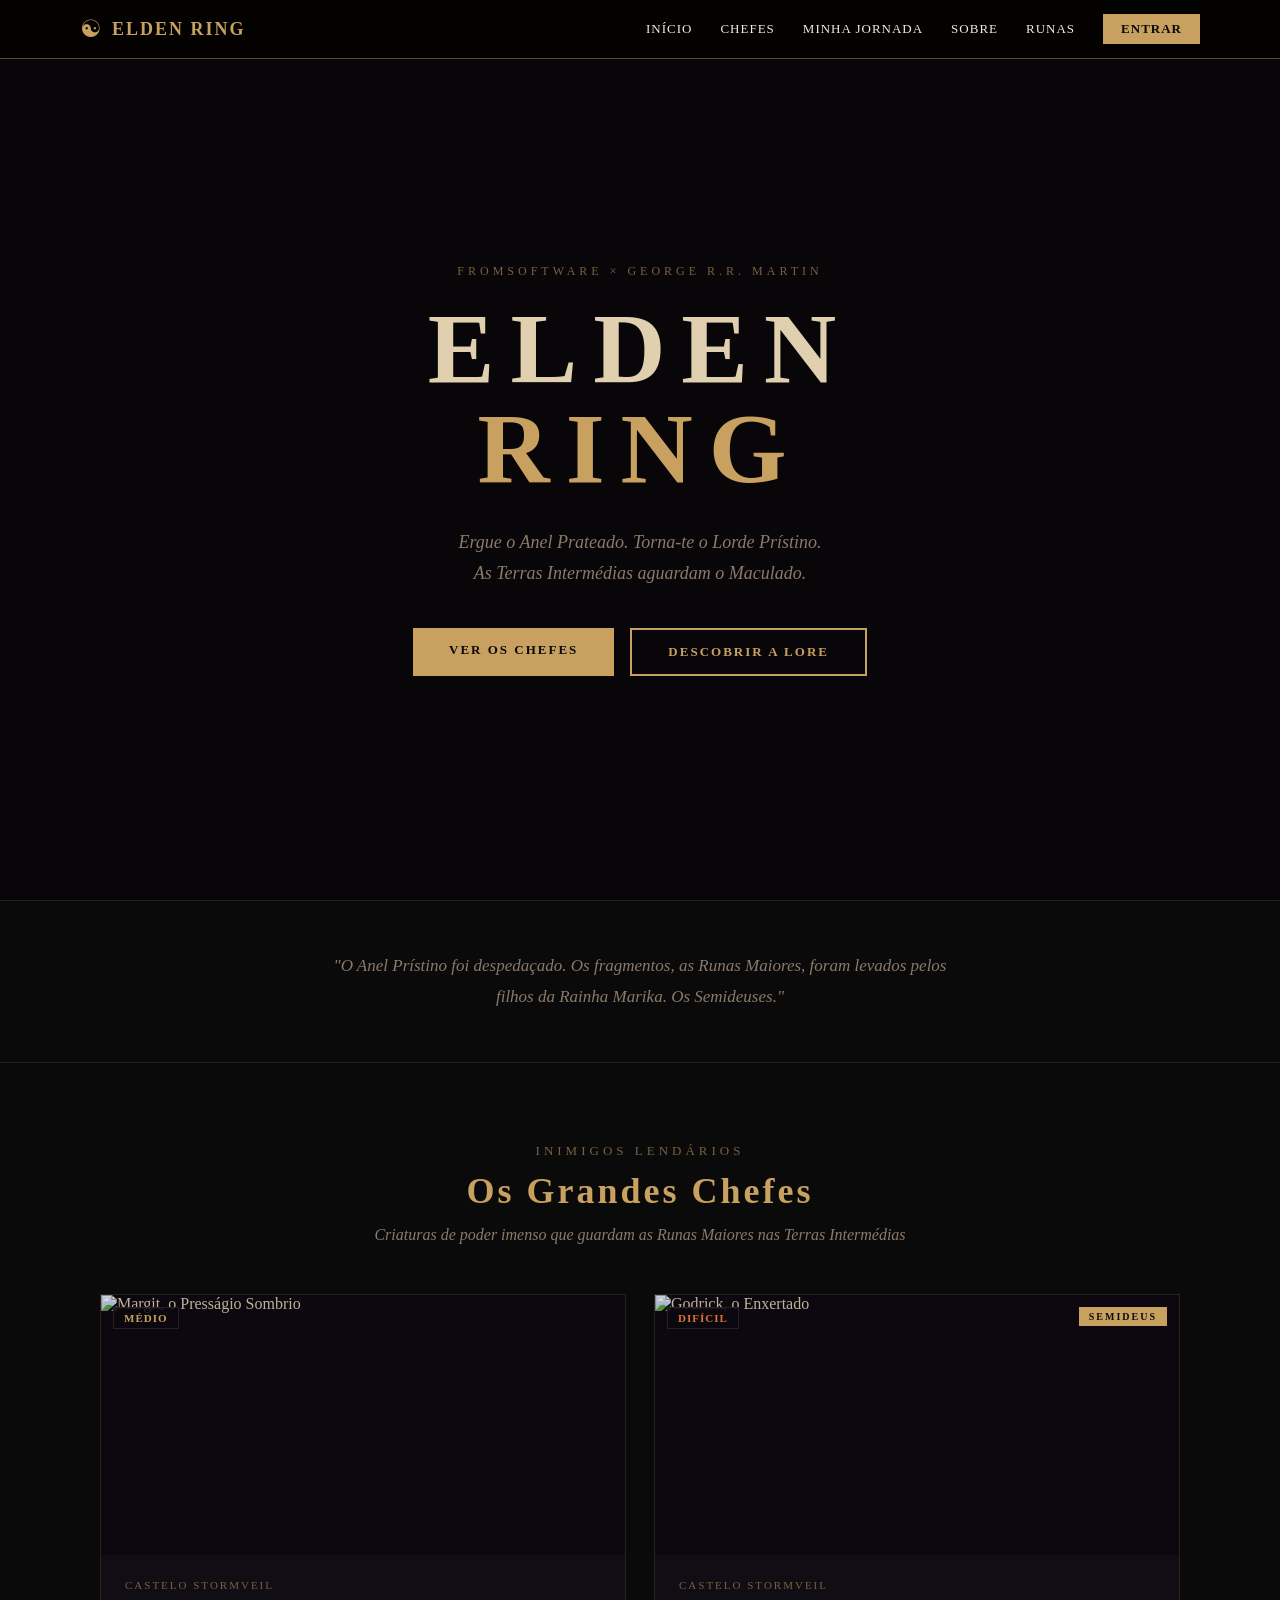
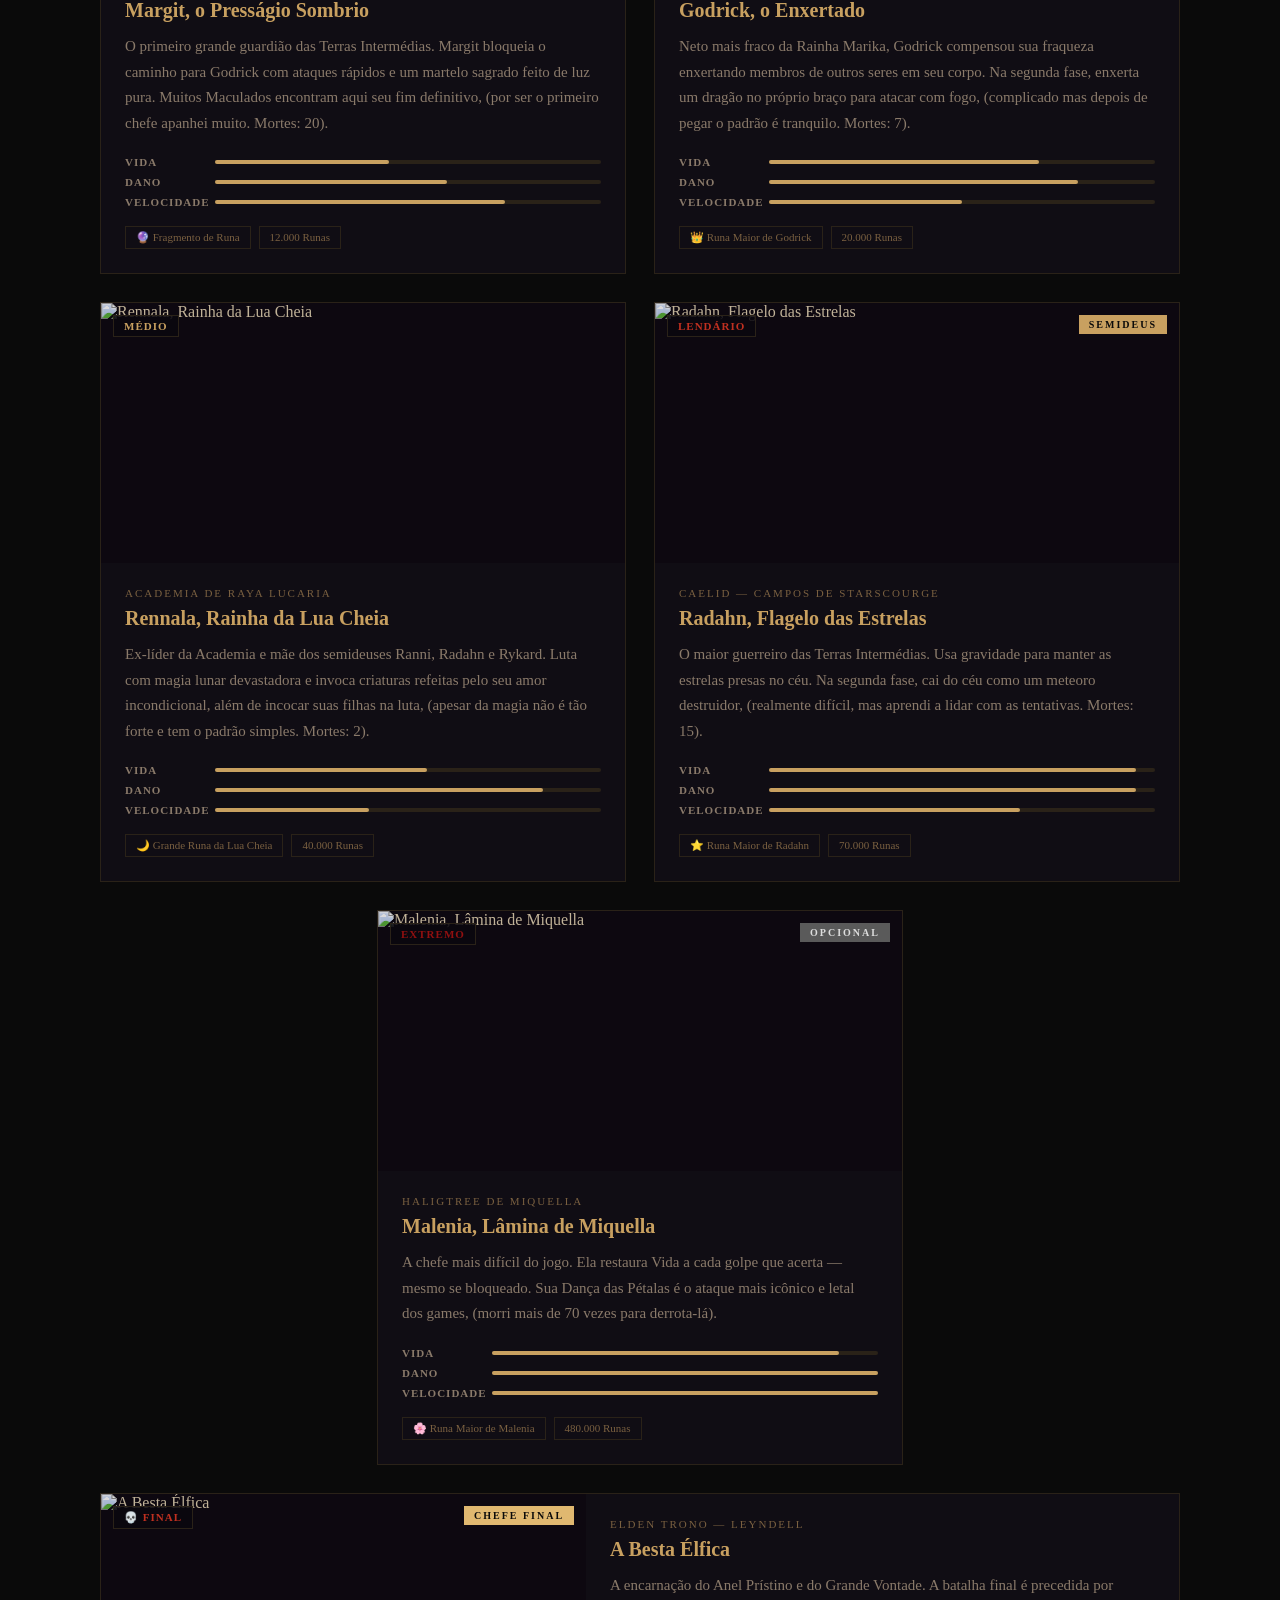
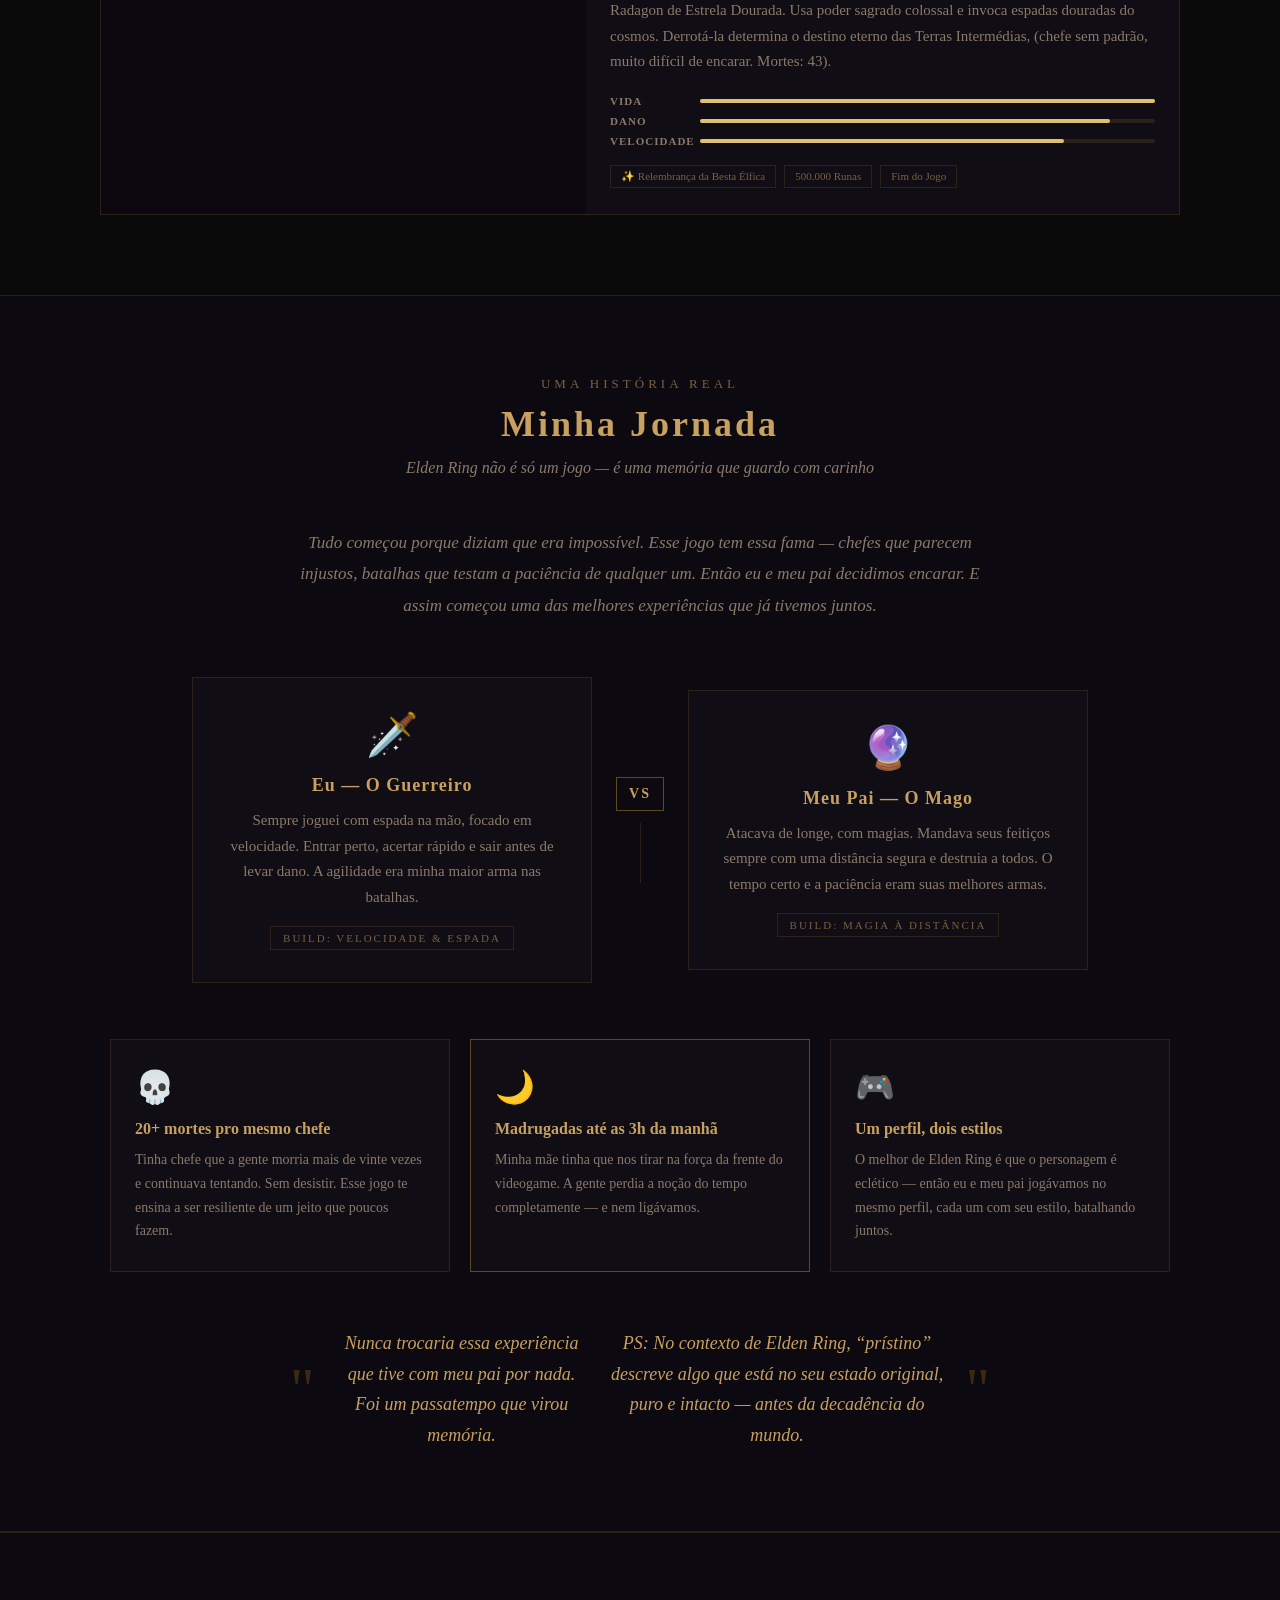
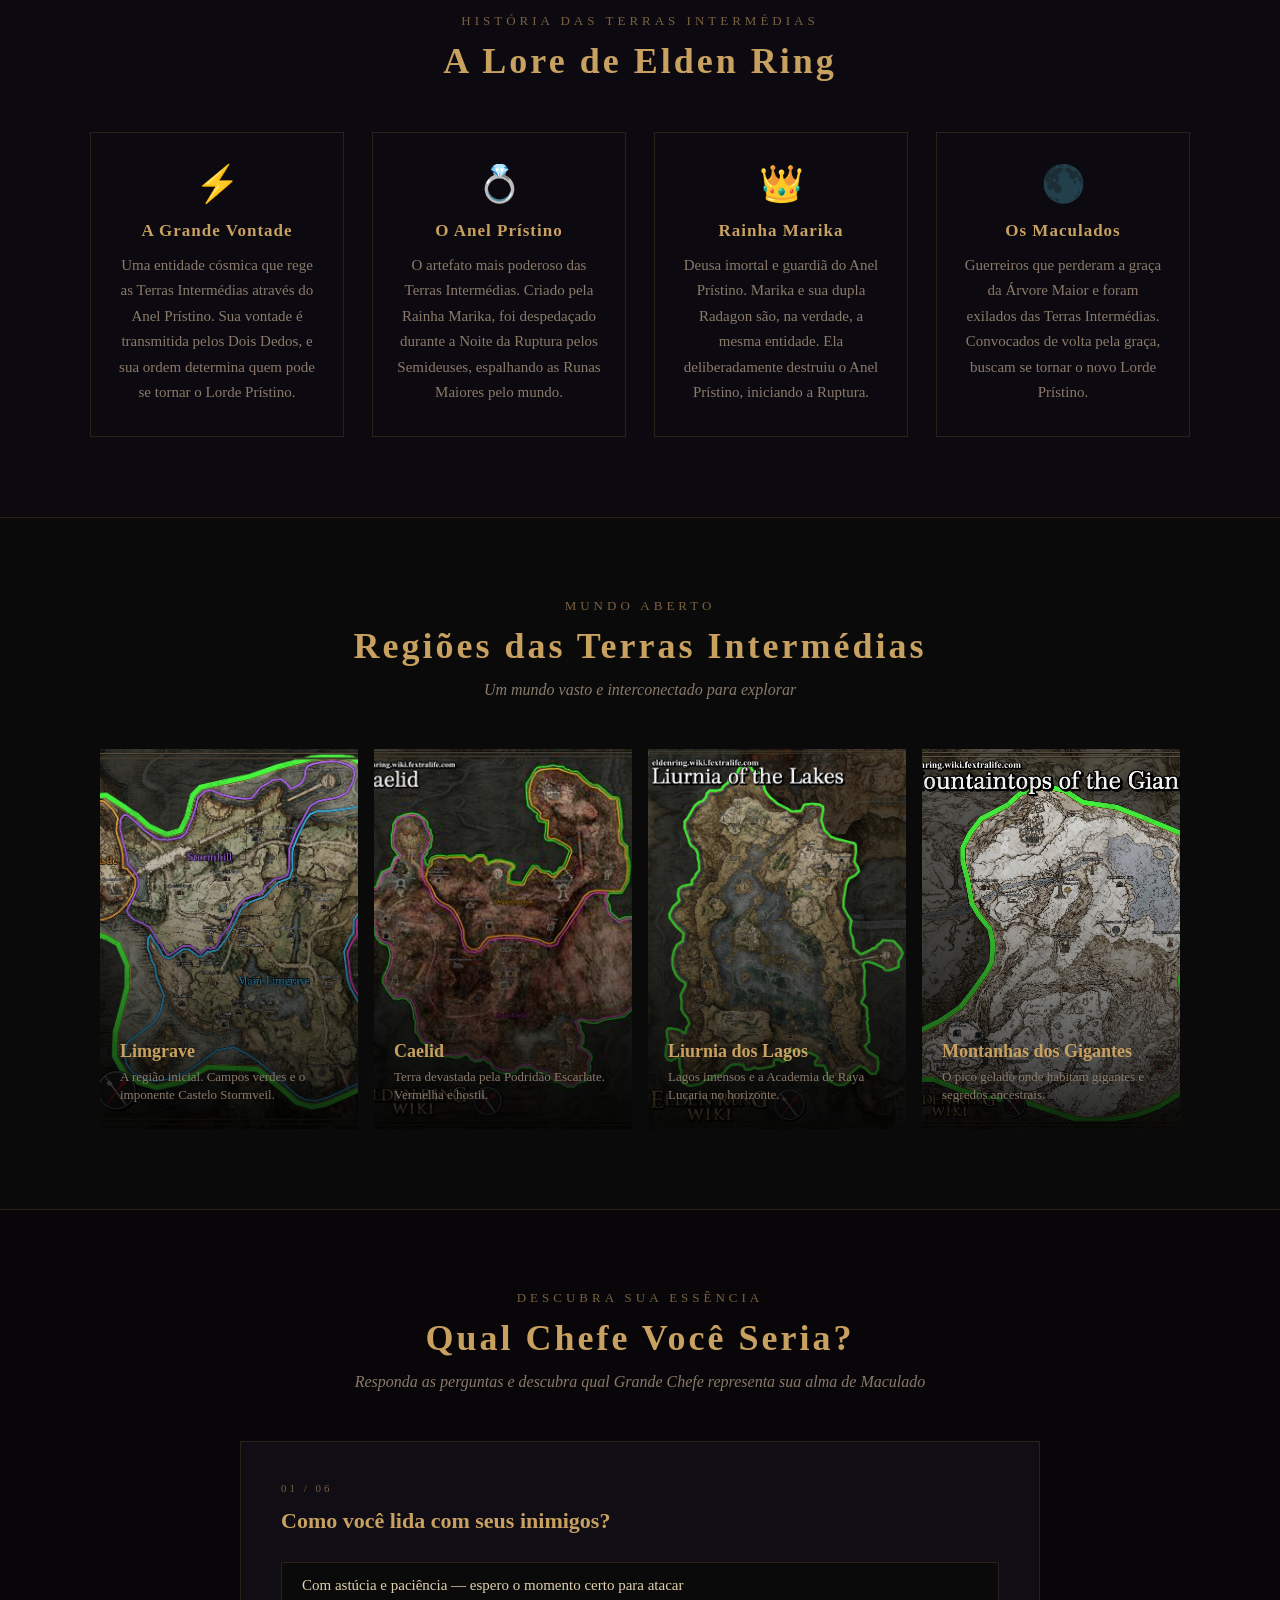
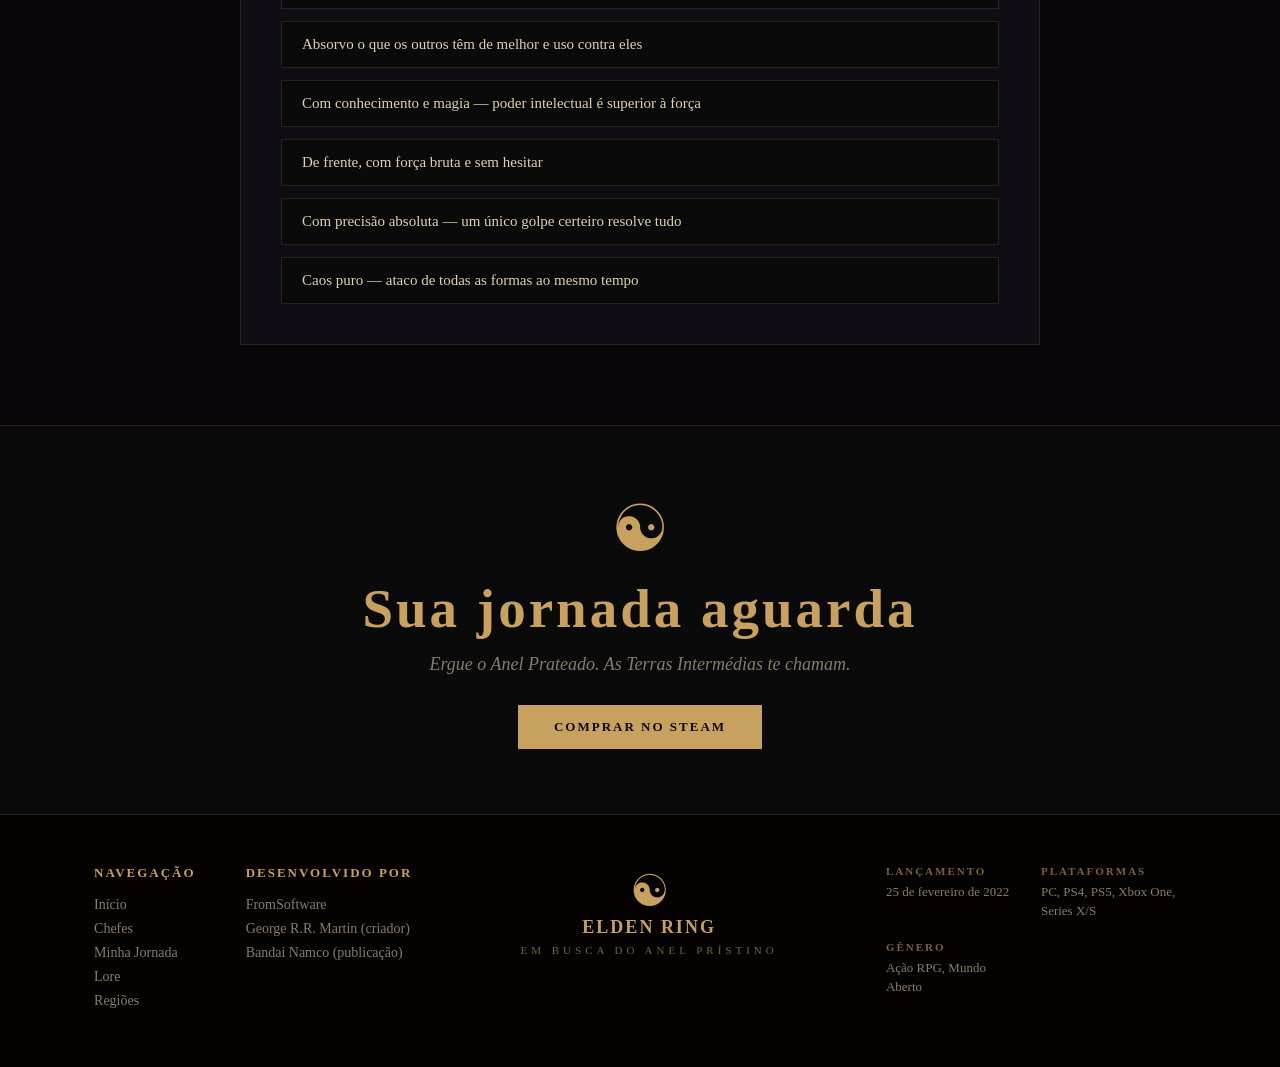
==== commit a7cf63bd: "atualizacao da dashboard e suas rotas" ====
--- a/public/index.html
+++ b/public/index.html
@@ -1,5 +1,6 @@
 <!DOCTYPE html>
 <html lang="pt-br">
+
 <head>
     <meta charset="UTF-8">
     <meta name="viewport" content="width=device-width, initial-scale=1.0">
@@ -7,6 +8,7 @@
     <link rel="stylesheet" href="CSS/index.css">
     <link rel="stylesheet" href="CSS/global.css">
 </head>
+
 <body>
 
     <header id="home">
@@ -21,9 +23,8 @@
                 <a href="#jornada" class="opcoes-menu">Minha Jornada</a>
                 <a href="sobre.html" class="opcoes-menu">Sobre</a>
                 <a href="calculadora.html" class="opcoes-menu">Runas</a>
-                <a href="dashboard.html" class="opcoes-menu">DashBoard</a>
                 <a href="login.html" class="opcoes-menu login">Entrar</a>
-                
+
             </div>
         </div>
     </header>
@@ -36,7 +37,8 @@
                 <span class="linha-titulo">ELDEN</span>
                 <span class="linha-titulo destaque">RING</span>
             </h1>
-            <p class="hero-subtitulo">Ergue o Anel Prateado. Torna-te o Lorde Prístino.<br>As Terras Intermédias aguardam o Maculado.</p>
+            <p class="hero-subtitulo">Ergue o Anel Prateado. Torna-te o Lorde Prístino.<br>As Terras Intermédias
+                aguardam o Maculado.</p>
             <div class="botoes-hero">
                 <a href="#chefes" class="btn-primario">Ver os Chefes</a>
                 <a href="#lore" class="btn-secundario">Descobrir a Lore</a>
@@ -46,7 +48,8 @@
 
     <!-- CITAÇÃO -->
     <div class="secao-citacao">
-        <blockquote class="texto-citacao">"O Anel Prístino foi despedaçado. Os fragmentos, as Runas Maiores, foram levados pelos filhos da Rainha Marika. Os Semideuses."</blockquote>
+        <blockquote class="texto-citacao">"O Anel Prístino foi despedaçado. Os fragmentos, as Runas Maiores, foram
+            levados pelos filhos da Rainha Marika. Os Semideuses."</blockquote>
     </div>
 
     <!-- CHEFES -->
@@ -61,17 +64,32 @@
 
             <div class="cartao-chefe">
                 <div class="imagem-chefe-wrap">
-                    <img class="foto-chefe" src="imagens/margit.webp" alt="Margit, o Presságio Sombrio">
+                    <img class="foto-chefe" src="imagens/margit_cine.gif" alt="Margit, o Presságio Sombrio">
                     <span class="dificuldade-chefe"> Médio</span>
                 </div>
                 <div class="info-chefe">
                     <span class="regiao-chefe">Castelo Stormveil</span>
                     <h3 class="nome-chefe">Margit, o Presságio Sombrio</h3>
-                    <p class="descricao-chefe">O primeiro grande guardião das Terras Intermédias. Margit bloqueia o caminho para Godrick com ataques rápidos e um martelo sagrado feito de luz pura. Muitos Maculados encontram aqui seu fim definitivo, (por ser o primeiro chefe apanhei muito. Mortes: 20).</p>
+                    <p class="descricao-chefe">O primeiro grande guardião das Terras Intermédias. Margit bloqueia o
+                        caminho para Godrick com ataques rápidos e um martelo sagrado feito de luz pura. Muitos
+                        Maculados encontram aqui seu fim definitivo, (por ser o primeiro chefe apanhei muito. Mortes:
+                        20).</p>
                     <div class="estatisticas-chefe">
-                        <div class="linha-stat"><span class="rotulo-stat">VIDA</span><div class="barra-stat"><div class="preenchimento-stat" style="width:45%"></div></div></div>
-                        <div class="linha-stat"><span class="rotulo-stat">DANO</span><div class="barra-stat"><div class="preenchimento-stat" style="width:60%"></div></div></div>
-                        <div class="linha-stat"><span class="rotulo-stat">VELOCIDADE</span><div class="barra-stat"><div class="preenchimento-stat" style="width:75%"></div></div></div>
+                        <div class="linha-stat"><span class="rotulo-stat">VIDA</span>
+                            <div class="barra-stat">
+                                <div class="preenchimento-stat" style="width:45%"></div>
+                            </div>
+                        </div>
+                        <div class="linha-stat"><span class="rotulo-stat">DANO</span>
+                            <div class="barra-stat">
+                                <div class="preenchimento-stat" style="width:60%"></div>
+                            </div>
+                        </div>
+                        <div class="linha-stat"><span class="rotulo-stat">VELOCIDADE</span>
+                            <div class="barra-stat">
+                                <div class="preenchimento-stat" style="width:75%"></div>
+                            </div>
+                        </div>
                     </div>
                     <div class="drops-chefe">
                         <span class="etiqueta-drop">🔮 Fragmento de Runa</span>
@@ -82,18 +100,33 @@
 
             <div class="cartao-chefe">
                 <div class="imagem-chefe-wrap">
-                    <img class="foto-chefe" src="imagens/godrick.jpg" alt="Godrick, o Enxertado">
+                    <img class="foto-chefe" src="imagens/godrick_cinematografico.gif" alt="Godrick, o Enxertado">
                     <span class="dificuldade-chefe dificil"> Difícil</span>
                     <span class="emblema-chefe">SEMIDEUS</span>
                 </div>
                 <div class="info-chefe">
                     <span class="regiao-chefe">Castelo Stormveil</span>
                     <h3 class="nome-chefe">Godrick, o Enxertado</h3>
-                    <p class="descricao-chefe">Neto mais fraco da Rainha Marika, Godrick compensou sua fraqueza enxertando membros de outros seres em seu corpo. Na segunda fase, enxerta um dragão no próprio braço para atacar com fogo, (complicado mas depois de pegar o padrão é tranquilo. Mortes: 7).</p>
+                    <p class="descricao-chefe">Neto mais fraco da Rainha Marika, Godrick compensou sua fraqueza
+                        enxertando membros de outros seres em seu corpo. Na segunda fase, enxerta um dragão no próprio
+                        braço para atacar com fogo, (complicado mas depois de pegar o padrão é tranquilo. Mortes: 7).
+                    </p>
                     <div class="estatisticas-chefe">
-                        <div class="linha-stat"><span class="rotulo-stat">VIDA</span><div class="barra-stat"><div class="preenchimento-stat" style="width:70%"></div></div></div>
-                        <div class="linha-stat"><span class="rotulo-stat">DANO</span><div class="barra-stat"><div class="preenchimento-stat" style="width:80%"></div></div></div>
-                        <div class="linha-stat"><span class="rotulo-stat">VELOCIDADE</span><div class="barra-stat"><div class="preenchimento-stat" style="width:50%"></div></div></div>
+                        <div class="linha-stat"><span class="rotulo-stat">VIDA</span>
+                            <div class="barra-stat">
+                                <div class="preenchimento-stat" style="width:70%"></div>
+                            </div>
+                        </div>
+                        <div class="linha-stat"><span class="rotulo-stat">DANO</span>
+                            <div class="barra-stat">
+                                <div class="preenchimento-stat" style="width:80%"></div>
+                            </div>
+                        </div>
+                        <div class="linha-stat"><span class="rotulo-stat">VELOCIDADE</span>
+                            <div class="barra-stat">
+                                <div class="preenchimento-stat" style="width:50%"></div>
+                            </div>
+                        </div>
                     </div>
                     <div class="drops-chefe">
                         <span class="etiqueta-drop">👑 Runa Maior de Godrick</span>
@@ -104,17 +137,32 @@
 
             <div class="cartao-chefe">
                 <div class="imagem-chefe-wrap">
-                    <img class="foto-chefe" src="imagens\Rennala_upscayl_4x_digital-art-4x.png"" alt="Rennala, Rainha da Lua Cheia">
+                    <img class="foto-chefe" src="imagens\rennala_cinematografico.gif"" alt=" Rennala, Rainha da Lua
+                        Cheia">
                     <span class="dificuldade-chefe">Médio</span>
                 </div>
                 <div class="info-chefe">
                     <span class="regiao-chefe">Academia de Raya Lucaria</span>
                     <h3 class="nome-chefe">Rennala, Rainha da Lua Cheia</h3>
-                    <p class="descricao-chefe">Ex-líder da Academia e mãe dos semideuses Ranni, Radahn e Rykard. Luta com magia lunar devastadora e invoca criaturas refeitas pelo seu amor incondicional, (apesar da magia não é tão forte. Mortes: 2).</p>
+                    <p class="descricao-chefe">Ex-líder da Academia e mãe dos semideuses Ranni, Radahn e Rykard. Luta
+                        com magia lunar devastadora e invoca criaturas refeitas pelo seu amor incondicional, além de incocar suas filhas na luta, (apesar da
+                        magia não é tão forte e tem o padrão simples. Mortes: 2).</p>
                     <div class="estatisticas-chefe">
-                        <div class="linha-stat"><span class="rotulo-stat">VIDA</span><div class="barra-stat"><div class="preenchimento-stat" style="width:55%"></div></div></div>
-                        <div class="linha-stat"><span class="rotulo-stat">DANO</span><div class="barra-stat"><div class="preenchimento-stat" style="width:85%"></div></div></div>
-                        <div class="linha-stat"><span class="rotulo-stat">VELOCIDADE</span><div class="barra-stat"><div class="preenchimento-stat" style="width:40%"></div></div></div>
+                        <div class="linha-stat"><span class="rotulo-stat">VIDA</span>
+                            <div class="barra-stat">
+                                <div class="preenchimento-stat" style="width:55%"></div>
+                            </div>
+                        </div>
+                        <div class="linha-stat"><span class="rotulo-stat">DANO</span>
+                            <div class="barra-stat">
+                                <div class="preenchimento-stat" style="width:85%"></div>
+                            </div>
+                        </div>
+                        <div class="linha-stat"><span class="rotulo-stat">VELOCIDADE</span>
+                            <div class="barra-stat">
+                                <div class="preenchimento-stat" style="width:40%"></div>
+                            </div>
+                        </div>
                     </div>
                     <div class="drops-chefe">
                         <span class="etiqueta-drop">🌙 Grande Runa da Lua Cheia</span>
@@ -125,18 +173,32 @@
 
             <div class="cartao-chefe">
                 <div class="imagem-chefe-wrap">
-                    <img class="foto-chefe" src="imagens/radan.jpg" alt="Radahn, Flagelo das Estrelas">
+                    <img class="foto-chefe" src="imagens/radahn_cinematografico.gif" alt="Radahn, Flagelo das Estrelas">
                     <span class="dificuldade-chefe lendario">Lendário</span>
                     <span class="emblema-chefe">SEMIDEUS</span>
                 </div>
                 <div class="info-chefe">
                     <span class="regiao-chefe">Caelid — Campos de Starscourge</span>
                     <h3 class="nome-chefe">Radahn, Flagelo das Estrelas</h3>
-                    <p class="descricao-chefe">O maior guerreiro das Terras Intermédias. Usa gravidade para manter as estrelas presas no céu. Na segunda fase, cai do céu como um meteoro destruidor, (realmente difícil, mas aprendi a lidar com as tentativas. Mortes: 15).</p>
+                    <p class="descricao-chefe">O maior guerreiro das Terras Intermédias. Usa gravidade para manter as
+                        estrelas presas no céu. Na segunda fase, cai do céu como um meteoro destruidor, (realmente
+                        difícil, mas aprendi a lidar com as tentativas. Mortes: 15).</p>
                     <div class="estatisticas-chefe">
-                        <div class="linha-stat"><span class="rotulo-stat">VIDA</span><div class="barra-stat"><div class="preenchimento-stat" style="width:95%"></div></div></div>
-                        <div class="linha-stat"><span class="rotulo-stat">DANO</span><div class="barra-stat"><div class="preenchimento-stat" style="width:95%"></div></div></div>
-                        <div class="linha-stat"><span class="rotulo-stat">VELOCIDADE</span><div class="barra-stat"><div class="preenchimento-stat" style="width:65%"></div></div></div>
+                        <div class="linha-stat"><span class="rotulo-stat">VIDA</span>
+                            <div class="barra-stat">
+                                <div class="preenchimento-stat" style="width:95%"></div>
+                            </div>
+                        </div>
+                        <div class="linha-stat"><span class="rotulo-stat">DANO</span>
+                            <div class="barra-stat">
+                                <div class="preenchimento-stat" style="width:95%"></div>
+                            </div>
+                        </div>
+                        <div class="linha-stat"><span class="rotulo-stat">VELOCIDADE</span>
+                            <div class="barra-stat">
+                                <div class="preenchimento-stat" style="width:65%"></div>
+                            </div>
+                        </div>
                     </div>
                     <div class="drops-chefe">
                         <span class="etiqueta-drop">⭐ Runa Maior de Radahn</span>
@@ -147,18 +209,32 @@
 
             <div class="cartao-chefe">
                 <div class="imagem-chefe-wrap">
-                    <img class="foto-chefe" src="imagens\malenia_upscayl_4x_digital-art-4x.png" alt="Malenia, Lâmina de Miquella">
+                    <img class="foto-chefe" src="imagens\malenia_cinematografico.gif" alt="Malenia, Lâmina de Miquella">
                     <span class="dificuldade-chefe extremo">Extremo</span>
                     <span class="emblema-chefe opcional">OPCIONAL</span>
                 </div>
                 <div class="info-chefe">
                     <span class="regiao-chefe">Haligtree de Miquella</span>
                     <h3 class="nome-chefe">Malenia, Lâmina de Miquella</h3>
-                    <p class="descricao-chefe">A chefe mais difícil do jogo. Ela restaura Vida a cada golpe que acerta — mesmo se bloqueado. Sua Dança das Pétalas é o ataque mais icônico e letal dos games, (morri mais de 70 vezes para derrota-lá).</p>
+                    <p class="descricao-chefe">A chefe mais difícil do jogo. Ela restaura Vida a cada golpe que acerta —
+                        mesmo se bloqueado. Sua Dança das Pétalas é o ataque mais icônico e letal dos games, (morri mais
+                        de 70 vezes para derrota-lá).</p>
                     <div class="estatisticas-chefe">
-                        <div class="linha-stat"><span class="rotulo-stat">VIDA</span><div class="barra-stat"><div class="preenchimento-stat" style="width:90%"></div></div></div>
-                        <div class="linha-stat"><span class="rotulo-stat">DANO</span><div class="barra-stat"><div class="preenchimento-stat" style="width:100%"></div></div></div>
-                        <div class="linha-stat"><span class="rotulo-stat">VELOCIDADE</span><div class="barra-stat"><div class="preenchimento-stat" style="width:100%"></div></div></div>
+                        <div class="linha-stat"><span class="rotulo-stat">VIDA</span>
+                            <div class="barra-stat">
+                                <div class="preenchimento-stat" style="width:90%"></div>
+                            </div>
+                        </div>
+                        <div class="linha-stat"><span class="rotulo-stat">DANO</span>
+                            <div class="barra-stat">
+                                <div class="preenchimento-stat" style="width:100%"></div>
+                            </div>
+                        </div>
+                        <div class="linha-stat"><span class="rotulo-stat">VELOCIDADE</span>
+                            <div class="barra-stat">
+                                <div class="preenchimento-stat" style="width:100%"></div>
+                            </div>
+                        </div>
                     </div>
                     <div class="drops-chefe">
                         <span class="etiqueta-drop">🌸 Runa Maior de Malenia</span>
@@ -169,18 +245,33 @@
 
             <div class="cartao-chefe chefe-final">
                 <div class="imagem-chefe-wrap">
-                    <img class="foto-chefe" src="imagens/radagon.jpg" alt="A Besta Élfica">
+                    <img class="foto-chefe" src="imagens/radagon_cinematografico.gif" alt="A Besta Élfica">
                     <span class="dificuldade-chefe lendario">💀 Final</span>
                     <span class="emblema-chefe final">CHEFE FINAL</span>
                 </div>
                 <div class="info-chefe">
                     <span class="regiao-chefe">Elden Trono — Leyndell</span>
                     <h3 class="nome-chefe">A Besta Élfica</h3>
-                    <p class="descricao-chefe">A encarnação do Anel Prístino e do Grande Vontade. A batalha final é precedida por Radagon de Estrela Dourada. Usa poder sagrado colossal e invoca espadas douradas do cosmos. Derrotá-la determina o destino eterno das Terras Intermédias, (chefe sem padrão, muito difícil de encarar. Mortes: 43).</p>
+                    <p class="descricao-chefe">A encarnação do Anel Prístino e do Grande Vontade. A batalha final é
+                        precedida por Radagon de Estrela Dourada. Usa poder sagrado colossal e invoca espadas douradas
+                        do cosmos. Derrotá-la determina o destino eterno das Terras Intermédias, (chefe sem padrão,
+                        muito difícil de encarar. Mortes: 43).</p>
                     <div class="estatisticas-chefe">
-                        <div class="linha-stat"><span class="rotulo-stat">VIDA</span><div class="barra-stat"><div class="preenchimento-stat dourado" style="width:100%"></div></div></div>
-                        <div class="linha-stat"><span class="rotulo-stat">DANO</span><div class="barra-stat"><div class="preenchimento-stat dourado" style="width:90%"></div></div></div>
-                        <div class="linha-stat"><span class="rotulo-stat">VELOCIDADE</span><div class="barra-stat"><div class="preenchimento-stat dourado" style="width:80%"></div></div></div>
+                        <div class="linha-stat"><span class="rotulo-stat">VIDA</span>
+                            <div class="barra-stat">
+                                <div class="preenchimento-stat dourado" style="width:100%"></div>
+                            </div>
+                        </div>
+                        <div class="linha-stat"><span class="rotulo-stat">DANO</span>
+                            <div class="barra-stat">
+                                <div class="preenchimento-stat dourado" style="width:90%"></div>
+                            </div>
+                        </div>
+                        <div class="linha-stat"><span class="rotulo-stat">VELOCIDADE</span>
+                            <div class="barra-stat">
+                                <div class="preenchimento-stat dourado" style="width:80%"></div>
+                            </div>
+                        </div>
                     </div>
                     <div class="drops-chefe">
                         <span class="etiqueta-drop">✨ Relembrança da Besta Élfica</span>
@@ -203,14 +294,17 @@
             </div>
 
             <div class="narrativa-jornada">
-                <p>Tudo começou porque diziam que era impossível. Esse jogo tem essa fama — chefes que parecem injustos, batalhas que testam a paciência de qualquer um. Então eu e meu pai decidimos encarar. E assim começou uma das melhores experiências que já tivemos juntos.</p>
+                <p>Tudo começou porque diziam que era impossível. Esse jogo tem essa fama — chefes que parecem injustos,
+                    batalhas que testam a paciência de qualquer um. Então eu e meu pai decidimos encarar. E assim
+                    começou uma das melhores experiências que já tivemos juntos.</p>
             </div>
 
             <div class="perfis-jornada">
                 <div class="cartao-perfil">
                     <span class="icone-perfil">🗡️</span>
                     <h3 class="nome-perfil">Eu — O Guerreiro</h3>
-                    <p class="descricao-perfil">Sempre joguei com espada na mão, focado em velocidade. Entrar perto, acertar rápido e sair antes de levar dano. A agilidade era minha maior arma nas batalhas.</p>
+                    <p class="descricao-perfil">Sempre joguei com espada na mão, focado em velocidade. Entrar perto,
+                        acertar rápido e sair antes de levar dano. A agilidade era minha maior arma nas batalhas.</p>
                     <span class="estilo-perfil">Build: Velocidade & Espada</span>
                 </div>
                 <div class="divisor-perfil">
@@ -220,7 +314,8 @@
                 <div class="cartao-perfil">
                     <span class="icone-perfil">🔮</span>
                     <h3 class="nome-perfil">Meu Pai — O Mago</h3>
-                    <p class="descricao-perfil">Atacava de longe, com magias. Mandava seus feitiços sempre com uma distância segura e destruia a todos. O tempo certo e a paciência eram suas melhores armas.</p>
+                    <p class="descricao-perfil">Atacava de longe, com magias. Mandava seus feitiços sempre com uma
+                        distância segura e destruia a todos. O tempo certo e a paciência eram suas melhores armas.</p>
                     <span class="estilo-perfil">Build: Magia à Distância</span>
                 </div>
             </div>
@@ -229,24 +324,29 @@
                 <div class="cartao-momento">
                     <span class="icone-momento">💀</span>
                     <h4>20+ mortes pro mesmo chefe</h4>
-                    <p>Tinha chefe que a gente morria mais de vinte vezes e continuava tentando. Sem desistir. Esse jogo te ensina a ser resiliente de um jeito que poucos fazem.</p>
+                    <p>Tinha chefe que a gente morria mais de vinte vezes e continuava tentando. Sem desistir. Esse jogo
+                        te ensina a ser resiliente de um jeito que poucos fazem.</p>
                 </div>
                 <div class="cartao-momento destaque">
                     <span class="icone-momento">🌙</span>
                     <h4>Madrugadas até as 3h da manhã</h4>
-                    <p>Minha mãe tinha que nos tirar na força da frente do videogame. A gente perdia a noção do tempo completamente — e nem ligávamos.</p>
+                    <p>Minha mãe tinha que nos tirar na força da frente do videogame. A gente perdia a noção do tempo
+                        completamente — e nem ligávamos.</p>
                 </div>
                 <div class="cartao-momento">
                     <span class="icone-momento">🎮</span>
                     <h4>Um perfil, dois estilos</h4>
-                    <p>O melhor de Elden Ring é que o personagem é eclético — então eu e meu pai jogávamos no mesmo perfil, cada um com seu estilo, batalhando juntos.</p>
+                    <p>O melhor de Elden Ring é que o personagem é eclético — então eu e meu pai jogávamos no mesmo
+                        perfil, cada um com seu estilo, batalhando juntos.</p>
                 </div>
             </div>
 
             <div class="frase-jornada">
                 <span class="aspas-decorativas">"</span>
-                <p>Nunca trocaria essa experiência que tive com meu pai por nada. Foi um passatempo que virou memória.</p>
-                <p>PS: No contexto de Elden Ring, “prístino” descreve algo que está no seu estado original, puro e intacto — antes da decadência do mundo.</p>
+                <p>Nunca trocaria essa experiência que tive com meu pai por nada. Foi um passatempo que virou memória.
+                </p>
+                <p>PS: No contexto de Elden Ring, “prístino” descreve algo que está no seu estado original, puro e
+                    intacto — antes da decadência do mundo.</p>
                 <span class="aspas-decorativas">"</span>
             </div>
         </div>
@@ -263,22 +363,26 @@
                 <div class="cartao-lore">
                     <span class="icone-lore">⚡</span>
                     <h3>A Grande Vontade</h3>
-                    <p>Uma entidade cósmica que rege as Terras Intermédias através do Anel Prístino. Sua vontade é transmitida pelos Dois Dedos, e sua ordem determina quem pode se tornar o Lorde Prístino.</p>
+                    <p>Uma entidade cósmica que rege as Terras Intermédias através do Anel Prístino. Sua vontade é
+                        transmitida pelos Dois Dedos, e sua ordem determina quem pode se tornar o Lorde Prístino.</p>
                 </div>
                 <div class="cartao-lore">
                     <span class="icone-lore">💍</span>
                     <h3>O Anel Prístino</h3>
-                    <p>O artefato mais poderoso das Terras Intermédias. Criado pela Rainha Marika, foi despedaçado durante a Noite da Ruptura pelos Semideuses, espalhando as Runas Maiores pelo mundo.</p>
+                    <p>O artefato mais poderoso das Terras Intermédias. Criado pela Rainha Marika, foi despedaçado
+                        durante a Noite da Ruptura pelos Semideuses, espalhando as Runas Maiores pelo mundo.</p>
                 </div>
                 <div class="cartao-lore">
                     <span class="icone-lore">👑</span>
                     <h3>Rainha Marika</h3>
-                    <p>Deusa imortal e guardiã do Anel Prístino. Marika e sua dupla Radagon são, na verdade, a mesma entidade. Ela deliberadamente destruiu o Anel Prístino, iniciando a Ruptura.</p>
+                    <p>Deusa imortal e guardiã do Anel Prístino. Marika e sua dupla Radagon são, na verdade, a mesma
+                        entidade. Ela deliberadamente destruiu o Anel Prístino, iniciando a Ruptura.</p>
                 </div>
                 <div class="cartao-lore">
                     <span class="icone-lore">🌑</span>
                     <h3>Os Maculados</h3>
-                    <p>Guerreiros que perderam a graça da Árvore Maior e foram exilados das Terras Intermédias. Convocados de volta pela graça, buscam se tornar o novo Lorde Prístino.</p>
+                    <p>Guerreiros que perderam a graça da Árvore Maior e foram exilados das Terras Intermédias.
+                        Convocados de volta pela graça, buscam se tornar o novo Lorde Prístino.</p>
                 </div>
             </div>
         </div>
@@ -295,23 +399,181 @@
             <div class="cartao-regiao">
                 <img class="foto-regiao" src="imagens/limgrave.jpg" alt="Limgrave">
                 <div class="sobreposicao-regiao"></div>
-                <div class="info-regiao"><h3>Limgrave</h3><p>A região inicial. Campos verdes e o imponente Castelo Stormveil.</p></div>
+                <div class="info-regiao">
+                    <h3>Limgrave</h3>
+                    <p>A região inicial. Campos verdes e o imponente Castelo Stormveil.</p>
+                </div>
             </div>
             <div class="cartao-regiao">
                 <img class="foto-regiao" src="imagens/Caelid.jpg" alt="Caelid">
                 <div class="sobreposicao-regiao"></div>
-                <div class="info-regiao"><h3>Caelid</h3><p>Terra devastada pela Podridão Escarlate. Vermelha e hostil.</p></div>
+                <div class="info-regiao">
+                    <h3>Caelid</h3>
+                    <p>Terra devastada pela Podridão Escarlate. Vermelha e hostil.</p>
+                </div>
             </div>
             <div class="cartao-regiao">
                 <img class="foto-regiao" src="imagens/Liurna_dos_Lagos.jpg" alt="Liurnia dos Lagos">
                 <div class="sobreposicao-regiao"></div>
-                <div class="info-regiao"><h3>Liurnia dos Lagos</h3><p>Lagos imensos e a Academia de Raya Lucaria no horizonte.</p></div>
+                <div class="info-regiao">
+                    <h3>Liurnia dos Lagos</h3>
+                    <p>Lagos imensos e a Academia de Raya Lucaria no horizonte.</p>
+                </div>
             </div>
             <div class="cartao-regiao">
                 <img class="foto-regiao" src="imagens/Montanha_dos_Gigantes.jpg" alt="Montanhas dos Gigantes">
                 <div class="sobreposicao-regiao"></div>
-                <div class="info-regiao"><h3>Montanhas dos Gigantes</h3><p>O pico gelado onde habitam gigantes e segredos ancestrais.</p></div>
-            </div>
+                <div class="info-regiao">
+                    <h3>Montanhas dos Gigantes</h3>
+                    <p>O pico gelado onde habitam gigantes e segredos ancestrais.</p>
+                </div>
+            </div>
+        </div>
+    </section>
+    
+    <!-- Parte do Quiz -->
+    <section class="secao-quiz" id="quiz">
+        <div class="conteudo-quiz">
+
+            <div class="cabecalho-secao">
+                <span class="etiqueta-secao">Descubra sua essência</span>
+                <h2 class="titulo-secao">Qual Chefe Você Seria?</h2>
+                <p class="subtitulo-secao">Responda as perguntas e descubra qual Grande Chefe representa sua alma de
+                    Maculado</p>
+            </div>
+
+            <div id="quiz-container">
+
+                <div class="pergunta-quiz" id="pergunta-0">
+                    <p class="numero-pergunta">01 / 06</p>
+                    <h3 class="texto-pergunta">Como você lida com seus inimigos?</h3>
+                    <div class="opcoes-quiz">
+                        <button class="opcao-quiz" onclick="responder(0, 'Margit')">Com astúcia e paciência — espero
+                            o momento certo para atacar</button>
+                        <button class="opcao-quiz" onclick="responder(0, 'Godrick')">Absorvo o que os outros têm de
+                            melhor e uso contra eles</button>
+                        <button class="opcao-quiz" onclick="responder(0, 'Rennala')">Com conhecimento e magia —
+                            poder intelectual é superior à força</button>
+                        <button class="opcao-quiz" onclick="responder(0, 'Radahn')">De frente, com força bruta e sem
+                            hesitar</button>
+                        <button class="opcao-quiz" onclick="responder(0, 'Malenia')">Com precisão absoluta — um
+                            único golpe certeiro resolve tudo</button>
+                        <button class="opcao-quiz" onclick="responder(0, 'Besta Elfica')">Caos puro — ataco de todas
+                            as formas ao mesmo tempo</button>
+                    </div>
+                </div>
+
+                <div class="pergunta-quiz" id="pergunta-1" style="display:none">
+                    <p class="numero-pergunta">02 / 06</p>
+                    <h3 class="texto-pergunta">Qual é sua maior ambição?</h3>
+                    <div class="opcoes-quiz">
+                        <button class="opcao-quiz" onclick="responder(1, 'Margit')">Proteger o que considero
+                            sagrado, custe o que custar</button>
+                        <button class="opcao-quiz" onclick="responder(1, 'Godrick')">Ser o mais poderoso, mesmo que
+                            precise tomar o poder dos outros</button>
+                        <button class="opcao-quiz" onclick="responder(1, 'Rennala')">Acumular conhecimento e dominar
+                            as artes ocultas</button>
+                        <button class="opcao-quiz" onclick="responder(1, 'Radahn')">Deixar meu nome gravado na
+                            história como o maior guerreiro</button>
+                        <button class="opcao-quiz" onclick="responder(1, 'Malenia')">Superar minha própria limitação
+                            e atingir a perfeição</button>
+                        <button class="opcao-quiz" onclick="responder(1, 'Besta Elfica')">A liberdade total — sem
+                            regras, sem correntes</button>
+                    </div>
+                </div>
+
+                <div class="pergunta-quiz" id="pergunta-2" style="display:none">
+                    <p class="numero-pergunta">03 / 06</p>
+                    <h3 class="texto-pergunta">Diante de uma derrota, você...</h3>
+                    <div class="opcoes-quiz">
+                        <button class="opcao-quiz" onclick="responder(2, 'Margit')">Recuo, observo e volto mais
+                            preparado</button>
+                        <button class="opcao-quiz" onclick="responder(2, 'Godrick')">Adapto minha estratégia —
+                            incorporo o que o inimigo usou contra mim</button>
+                        <button class="opcao-quiz" onclick="responder(2, 'Rennala')">Me recolho, estudo onde errei e
+                            traço um novo plano</button>
+                        <button class="opcao-quiz" onclick="responder(2, 'Radahn')">Levanto e ataco de novo
+                            imediatamente, sem pensar</button>
+                        <button class="opcao-quiz" onclick="responder(2, 'Malenia')">Fico com raiva de mim mesmo e
+                            treino até nunca mais perder</button>
+                        <button class="opcao-quiz" onclick="responder(2, 'Besta Elfica')">Destruo tudo ao redor — a
+                            derrota me enlouquece</button>
+                    </div>
+                </div>
+
+                <div class="pergunta-quiz" id="pergunta-3" style="display:none">
+                    <p class="numero-pergunta">04 / 06</p>
+                    <h3 class="texto-pergunta">Qual arma você escolheria?</h3>
+                    <div class="opcoes-quiz">
+                        <button class="opcao-quiz" onclick="responder(3, 'Margit')">Um cajado sagrado com poderes
+                            ocultos</button>
+                        <button class="opcao-quiz" onclick="responder(3, 'Godrick')">Um machado descomunal — quanto
+                            maior, melhor</button>
+                        <button class="opcao-quiz" onclick="responder(3, 'Rennala')">Grimório de magia — livros são
+                            mais poderosos que espadas</button>
+                        <button class="opcao-quiz" onclick="responder(3, 'Radahn')">Duas espadas colossais, uma em
+                            cada mão</button>
+                        <button class="opcao-quiz" onclick="responder(3, 'Malenia')">Uma katana — velocidade e
+                            precisão acima de tudo</button>
+                        <button class="opcao-quiz" onclick="responder(3, 'Besta Elfica')">Garras, presas, chifres —
+                            meu próprio corpo é minha arma</button>
+                    </div>
+                </div>
+
+                <div class="pergunta-quiz" id="pergunta-4" style="display:none">
+                    <p class="numero-pergunta">05 / 06</p>
+                    <h3 class="texto-pergunta">Como as pessoas te descrevem?</h3>
+                    <div class="opcoes-quiz">
+                        <button class="opcao-quiz" onclick="responder(4, 'Margit')">Sério, calculista e difícil de
+                            decifrar</button>
+                        <button class="opcao-quiz" onclick="responder(4, 'Godrick')">Ambicioso, inseguro por dentro
+                            mas imponente por fora</button>
+                        <button class="opcao-quiz" onclick="responder(4, 'Rennala')">Inteligente, apaixonado e às
+                            vezes distante da realidade</button>
+                        <button class="opcao-quiz" onclick="responder(4, 'Radahn')">Corajoso, intenso e leal até o
+                            fim</button>
+                        <button class="opcao-quiz" onclick="responder(4, 'Malenia')">Perfeccionista, determinado e
+                            implacável</button>
+                        <button class="opcao-quiz" onclick="responder(4, 'Besta Elfica')">Imprevisível, selvagem e
+                            impossível de controlar</button>
+                    </div>
+                </div>
+
+                <div class="pergunta-quiz" id="pergunta-5" style="display:none">
+                    <p class="numero-pergunta">06 / 06</p>
+                    <h3 class="texto-pergunta">Qual é seu maior medo?</h3>
+                    <div class="opcoes-quiz">
+                        <button class="opcao-quiz" onclick="responder(5, 'Margit')">Falhar em minha missão e deixar
+                            o que protejo cair</button>
+                        <button class="opcao-quiz" onclick="responder(5, 'Godrick')">Ser fraco e insignificante
+                            perante os outros</button>
+                        <button class="opcao-quiz" onclick="responder(5, 'Rennala')">Perder quem amo e não poder
+                            fazer nada</button>
+                        <button class="opcao-quiz" onclick="responder(5, 'Radahn')">Perder minha identidade e não
+                            ser mais quem sou</button>
+                        <button class="opcao-quiz" onclick="responder(5, 'Malenia')">Ser derrotada pela minha
+                            própria maldição interna</button>
+                        <button class="opcao-quiz" onclick="responder(5, 'Besta Elfica')">Ser aprisionado e perder
+                            minha liberdade</button>
+                    </div>
+                </div>
+
+            </div>
+
+            <div id="resultado-quiz" style="display:none">
+                <div class="resultado-card">
+                    <p class="resultado-label">Você seria...</p>
+                    <h2 class="resultado-chefe" id="resultado-nome"></h2>
+                    <p class="resultado-descricao" id="resultado-desc"></p>
+                    <div class="resultado-acoes">
+                        <button class="btn-primario" onclick="irParaLogin()">Ver na Dashboard</button>
+                        <button class="btn-secundario" onclick="reiniciarQuiz()">Refazer Quiz</button>
+                    </div>
+                    <p class="resultado-aviso">⚔ Faça login para salvar seu resultado e ver a comparação com outros
+                        jogadores</p>
+                </div>
+            </div>
+
         </div>
     </section>
 
@@ -320,7 +582,8 @@
         <span class="rune-cta">&#9775;</span>
         <h2 class="titulo-cta">Sua jornada aguarda</h2>
         <p class="subtitulo-cta">Ergue o Anel Prateado. As Terras Intermédias te chamam.</p>
-        <a href="https://store.steampowered.com/app/1245620/ELDEN_RING/" target="_blank" class="btn-primario">Comprar no Steam</a>
+        <a href="https://store.steampowered.com/app/1245620/ELDEN_RING/" target="_blank" class="btn-primario">Comprar no
+            Steam</a>
     </section>
 
     <!-- RODAPE -->
@@ -337,8 +600,8 @@
             <div>
                 <h3 class="titulo-rodape">Desenvolvido por</h3>
                 <span class="opcoes-rodape">FromSoftware</span>
-                <span class="opcoes-rodape">George R.R. Martin (lore)</span>
-                <span class="opcoes-rodape">Bandai Namco (publisher)</span>
+                <span class="opcoes-rodape">George R.R. Martin (criador)</span>
+                <span class="opcoes-rodape">Bandai Namco (publicação)</span>
             </div>
         </div>
         <div class="logo-rodape">
@@ -360,11 +623,128 @@
                 <p class="texto-informacao">Ação RPG, Mundo Aberto</p>
             </div>
         </div>
+
     </footer>
 
     <script>
-        document.querySelectorAll('a[href^="#"]').forEach(function(link) {
-            link.addEventListener('click', function(e) {
+        // Objeto que conta quantas vezes cada chefe foi escolhido nas respostas
+        var votos = {
+            'Margit': 0,
+            'Godrick': 0,
+            'Rennala': 0,
+            'Radahn': 0,
+            'Malenia': 0,
+            'Besta Elfica': 0
+        };
+
+        var perguntaAtual = 0;
+        var totalPerguntas = 6;
+
+        var imagens = {
+            'Margit': 'imagens/margit_cine.gif',
+            'Godrick': 'imagens/godrick_cinematografico.gif',
+            'Rennala': 'imagens/rennala_cinematografico.gif',
+            'Radahn': 'imagens/radahn_cinematografico.gif',
+            'Malenia': 'imagens/malenia_cinematografico.gif',
+            'Besta Elfica': 'imagens/radagon_cinematografico.gif',
+        };
+
+        var descricoes = {
+            'Margit': 'Você é o guardião severo — aquele que testa os outros antes de permitir que avancem. Sério, calculista e com um propósito maior que você mesmo.',
+            'Godrick': 'Você é o ambicioso desesperado — não importa o custo, você vai buscar poder. Sua força vem de absorver tudo ao redor, mesmo que isso seja visto como fraqueza pelos outros.',
+            'Rennala': 'Você é o gênio apaixonado — sua mente é sua maior arma. Você ama profundamente e usa esse amor como combustível para feitos impossíveis.',
+            'Radahn': 'Você é o titã inabalável — nada te para. Você enfrenta tudo de frente, com lealdade feroz e uma força que desafia até as leis do cosmos.',
+            'Malenia': 'Você é a perfeição implacável — cada derrota te torna mais forte. Você nunca aceita limites, nem os seus próprios, e floresce na adversidade.',
+            'Besta Elfica': 'Você é o caos puro — imprevisível, selvagem e impossível de controlar. Você não segue regras porque não reconhece a autoridade de ninguém.'
+        };
+
+        // indicePergunta = número da pergunta atual (0 a 5)
+        // chefe = nome do chefe correspondente à opção clicada
+        function responder(indicePergunta, chefe) {
+
+            votos[chefe]++;
+
+            // Calcula qual é a próxima pergunta
+            var proxima = indicePergunta + 1;
+
+            // Se ainda tem perguntas, esconde a atual e mostra a próxima
+            if (proxima < totalPerguntas) {
+                document.getElementById('pergunta-' + indicePergunta).style.display = 'none';
+                document.getElementById('pergunta-' + proxima).style.display = 'block';
+                perguntaAtual = proxima;
+            } else {
+                // Se era a última pergunta, chama a função de resultado
+                mostrarResultado();
+            }
+        }
+
+        function mostrarResultado() {
+
+            // Se não está logado, salva o resultado e redireciona para o login
+            if (!sessionStorage.ID_USUARIO) {
+                sessionStorage.setItem('QUIZ_CHEFE', Object.keys(votos).reduce(function (a, b) {
+                    return votos[a] >= votos[b] ? a : b;
+                }));
+                sessionStorage.setItem('REDIRECIONAR_DASHBOARD', 'true');
+                alert('Faça login para ver seu resultado!');
+                window.location = 'login.html';
+                return;
+            }
+            // Percorre o objeto votos e retorna o chefe com maior número de votos
+            var chefeVencedor = Object.keys(votos).reduce(function (a, b) {
+                return votos[a] >= votos[b] ? a : b;
+            });
+
+            // Salva o resultado no sessionStorage para usar depois do login na dashboard
+            sessionStorage.setItem('QUIZ_CHEFE', chefeVencedor);
+
+            // Preenche o nome e a descrição do chefe vencedor na tela
+            document.getElementById('resultado-nome').innerHTML =
+                '<img src="' + imagens[chefeVencedor] + '" alt="' + chefeVencedor + '" style="width:100%; max-width:600px; border: 1px solid #2a2218;">' +
+                '<p style="margin-top: 16px; font-size: 20px; color: #c8a060; letter-spacing: 2px;">' + chefeVencedor + '</p>' +
+                '<p style="margin-top: 12px; font-size: 15px; color: #8a7a6a; font-style: Georgia, serif;">' + descricoes[chefeVencedor] + '</p>';
+
+            // Esconde as perguntas e exibe o card de resultado
+            document.getElementById('quiz-container').style.display = 'none';
+            document.getElementById('resultado-quiz').style.display = 'block';
+        }
+
+        function irParaLogin() {
+
+            // Se já está logado, vai direto para a dashboard
+            if (sessionStorage.ID_USUARIO) {
+                window.location = 'dashboard.html';
+            } else {
+                // Se não está logado, salva um sinalizador e redireciona para o login
+                // Após o login, o login.html lê esse sinalizador e manda para a dashboard
+                sessionStorage.setItem('REDIRECIONAR_DASHBOARD', 'true');
+                window.location = 'login.html';
+            }
+        }
+
+        function reiniciarQuiz() {
+
+            // Zera todos os votos
+            votos = { 'Margit': 0, 'Godrick': 0, 'Rennala': 0, 'Radahn': 0, 'Malenia': 0, 'Besta Elfica': 0 };
+
+            // Volta para a primeira pergunta
+            perguntaAtual = 0;
+
+            // Esconde o card de resultado e mostra o container de perguntas
+            document.getElementById('resultado-quiz').style.display = 'none';
+            document.getElementById('quiz-container').style.display = 'block';
+
+            // Mostra a pergunta 0 e esconde todas as outras
+            document.getElementById('pergunta-0').style.display = 'block';
+            for (var i = 1; i < totalPerguntas; i++) {
+                document.getElementById('pergunta-' + i).style.display = 'none';
+            }
+        }
+    </script>
+
+    <script>
+        document.querySelectorAll('a[href^="#"]').forEach(function (link) {
+            link.addEventListener('click', function (e) {
                 var alvo = document.querySelector(link.getAttribute('href'));
                 if (alvo) {
                     e.preventDefault();
@@ -372,7 +752,8 @@
                 }
             });
         });
-     </script>
+    </script>
 
 </body>
-</html>
+
+</html>
--- a/public/CSS/index.css
+++ b/public/CSS/index.css
@@ -517,8 +517,7 @@
 }
 
 /* ── FOTO DA REGIÃO ── */
-/* Para adicionar imagem, basta colocar o src no HTML:
-   <img class="foto-regiao" src="imagens/limgrave.jpg" alt="Limgrave"> */
+
 .foto-regiao {
     position: absolute;
     inset: 0;
@@ -555,22 +554,118 @@
     line-height: 1.4;
 }
 
+
+/*SESSÃO DO QUIZ*/
+
+.secao-quiz {
+    padding: 80px 60px;
+    border-top: 1px solid #2a2010;
+    background-color: #080608;
+}
+
+.conteudo-quiz {
+    max-width: 800px;
+    margin: 0 auto;
+}
+
+.pergunta-quiz {
+    background-color: #100d14;
+    border: 1px solid #2a2218;
+    padding: 40px;
+}
+
+.numero-pergunta {
+    font-size: 11px;
+    letter-spacing: 3px;
+    color: #7a6040;
+    text-transform: uppercase;
+    margin-bottom: 14px;
+}
+
+.texto-pergunta {
+    font-size: 22px;
+    color: #c8a060;
+    margin-bottom: 28px;
+}
+
+.opcoes-quiz {
+    display: flex;
+    flex-direction: column;
+    gap: 12px;
+}
+
+.opcao-quiz {
+    background-color: #0a0a0a;
+    border: 1px solid #2a2218;
+    color: #e0d0b0;
+    padding: 14px 20px;
+    text-align: left;
+    font-size: 15px;
+    font-family: Georgia, serif;
+    cursor: pointer;
+}
+
+.opcao-quiz:hover {
+    border-color: #c8a060;
+}
+
+.resultado-card {
+    background-color: #100d14;
+    border: 1px solid #2a2218;
+    padding: 40px;
+    text-align: center;
+}
+
+.resultado-label {
+    font-size: 16px;
+    letter-spacing: 3px;
+    color: #7a6040;
+    text-transform: uppercase;
+    margin-bottom: 12px;
+}
+
+.resultado-chefe {
+    font-size: 32px;
+    color: #c8a060;
+    margin-bottom: 16px;
+}
+
+.resultado-descricao {
+    font-size: 15px;
+    line-height: 1.7;
+    color: #8a7a6a;
+    font-style: italic;
+    margin-bottom: 28px;
+}
+
+.resultado-acoes {
+    display: flex;
+    gap: 16px;
+    justify-content: center;
+    margin-bottom: 16px;
+}
+
+.resultado-aviso {
+    font-size: 13px;
+    color: #5a4a20;
+}
+
 /* ── CTA ── */
 .secao-cta {
-    padding: 100px 60px;
+    padding: 65px 60px;
     text-align: center;
     border-top: 1px solid #2a2010;
 }
 
 .rune-cta {
-    font-size: 70px;
+    font-size: 65px;
     color: #c8a060;
     display: block;
-    margin-bottom: 24px;
+    margin-bottom: 10px;
 }
 
 .titulo-cta {
-    font-size: 65px;
+    font-size: 55px;
     font-weight: bold;
     color: #c8a060;
     letter-spacing: 3px;
@@ -581,5 +676,5 @@
     font-size: 18px;
     font-style: italic;
     color: #8a7a6a;
-    margin-bottom: 40px;
-}
+    margin-bottom: 30px;
+}
--- a/public/CSS/global.css
+++ b/public/CSS/global.css
@@ -113,13 +113,14 @@
     text-transform: uppercase;
     padding: 14px 36px;
     color: #c8a060;
-    border: 1px solid #5a4a20;
+    border: 2px solid #c8a060;
     display: inline-block;
-    transition: background-color 0.2s;
+    background-color: transparent;
 }
 
 .btn-secundario:hover {
-    background-color: rgba(200, 160, 96, 0.1);
+    background-color: #c8a060;
+    color: #0a0a0a;
 }
 
 /* ── CABECALHO DE SEÇÃO (compartilhado) ── */
@@ -129,12 +130,12 @@
 }
 
 .etiqueta-secao {
-    font-size: 11px;
+    font-size: 13px;
     letter-spacing: 4px;
     color: #7a6040;
     text-transform: uppercase;
     display: block;
-    margin-bottom: 10px;
+    margin-bottom: 11px;
 }
 
 .titulo-secao {
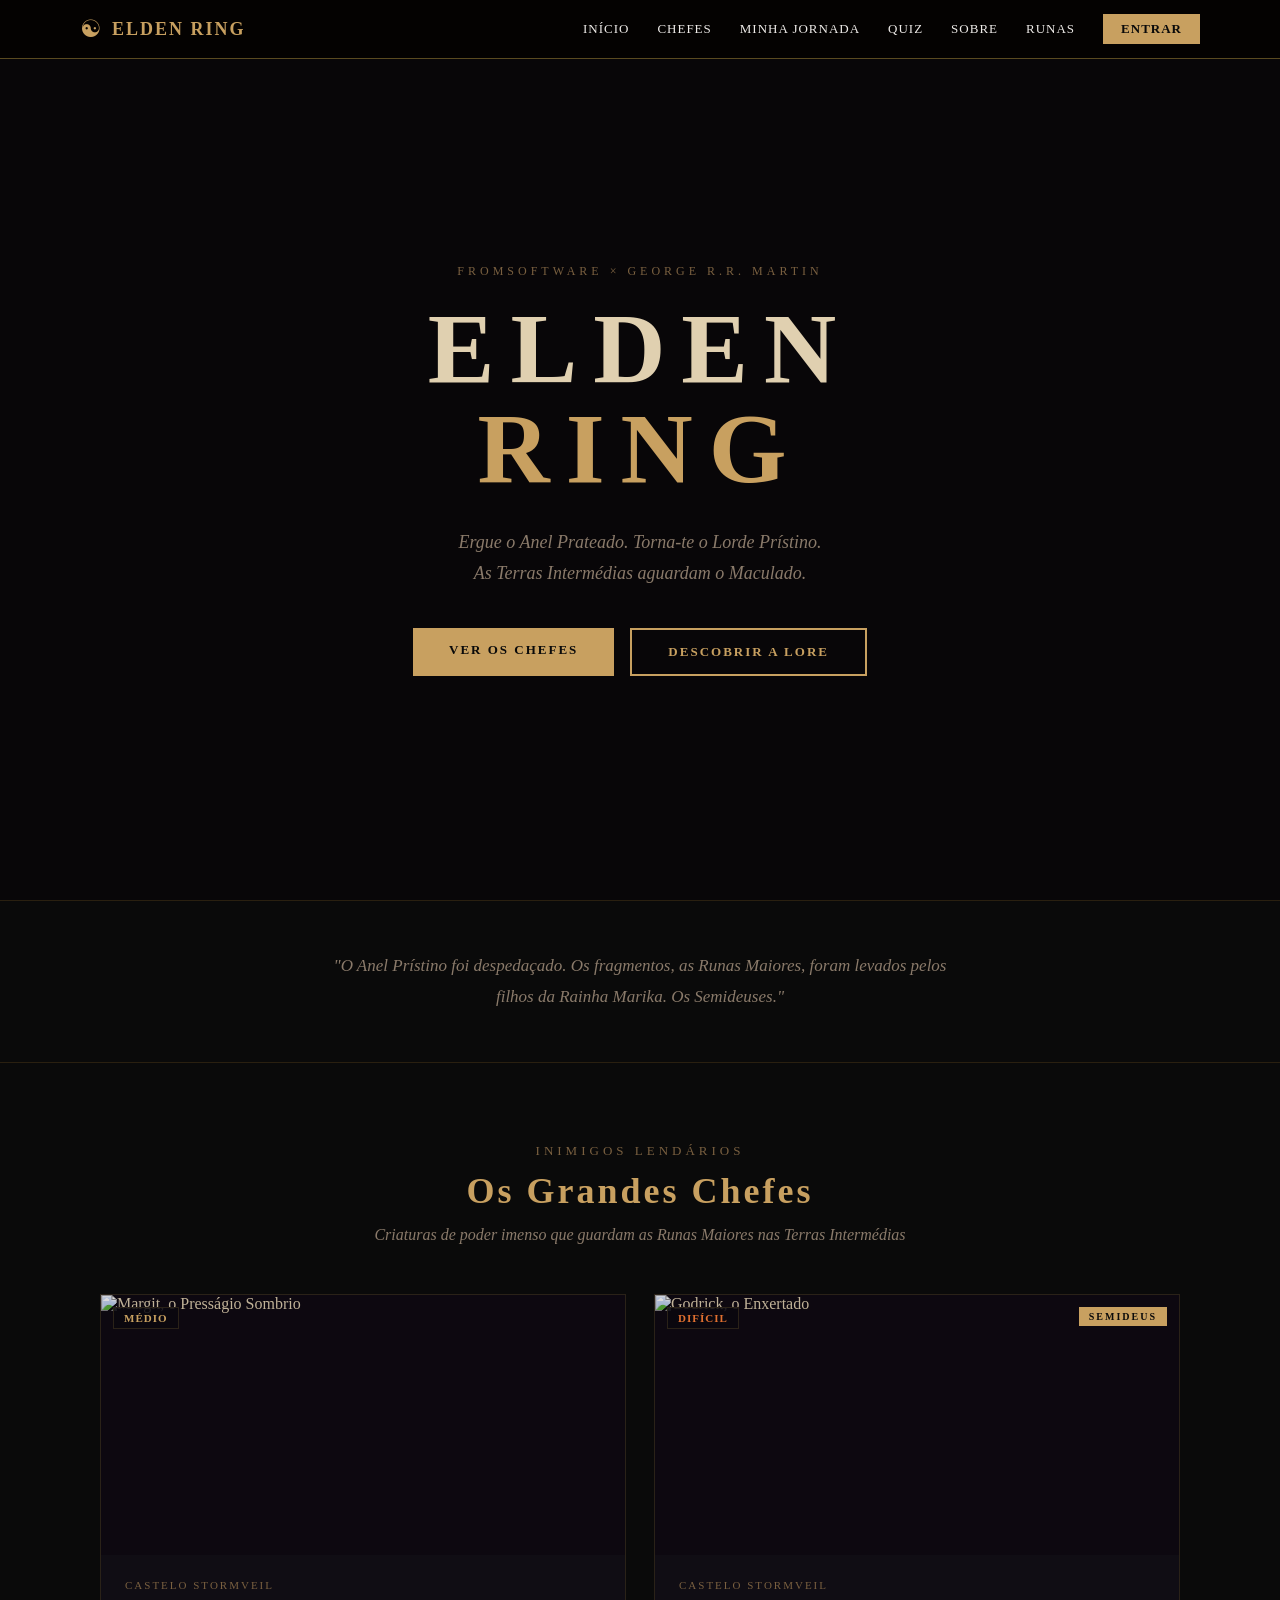
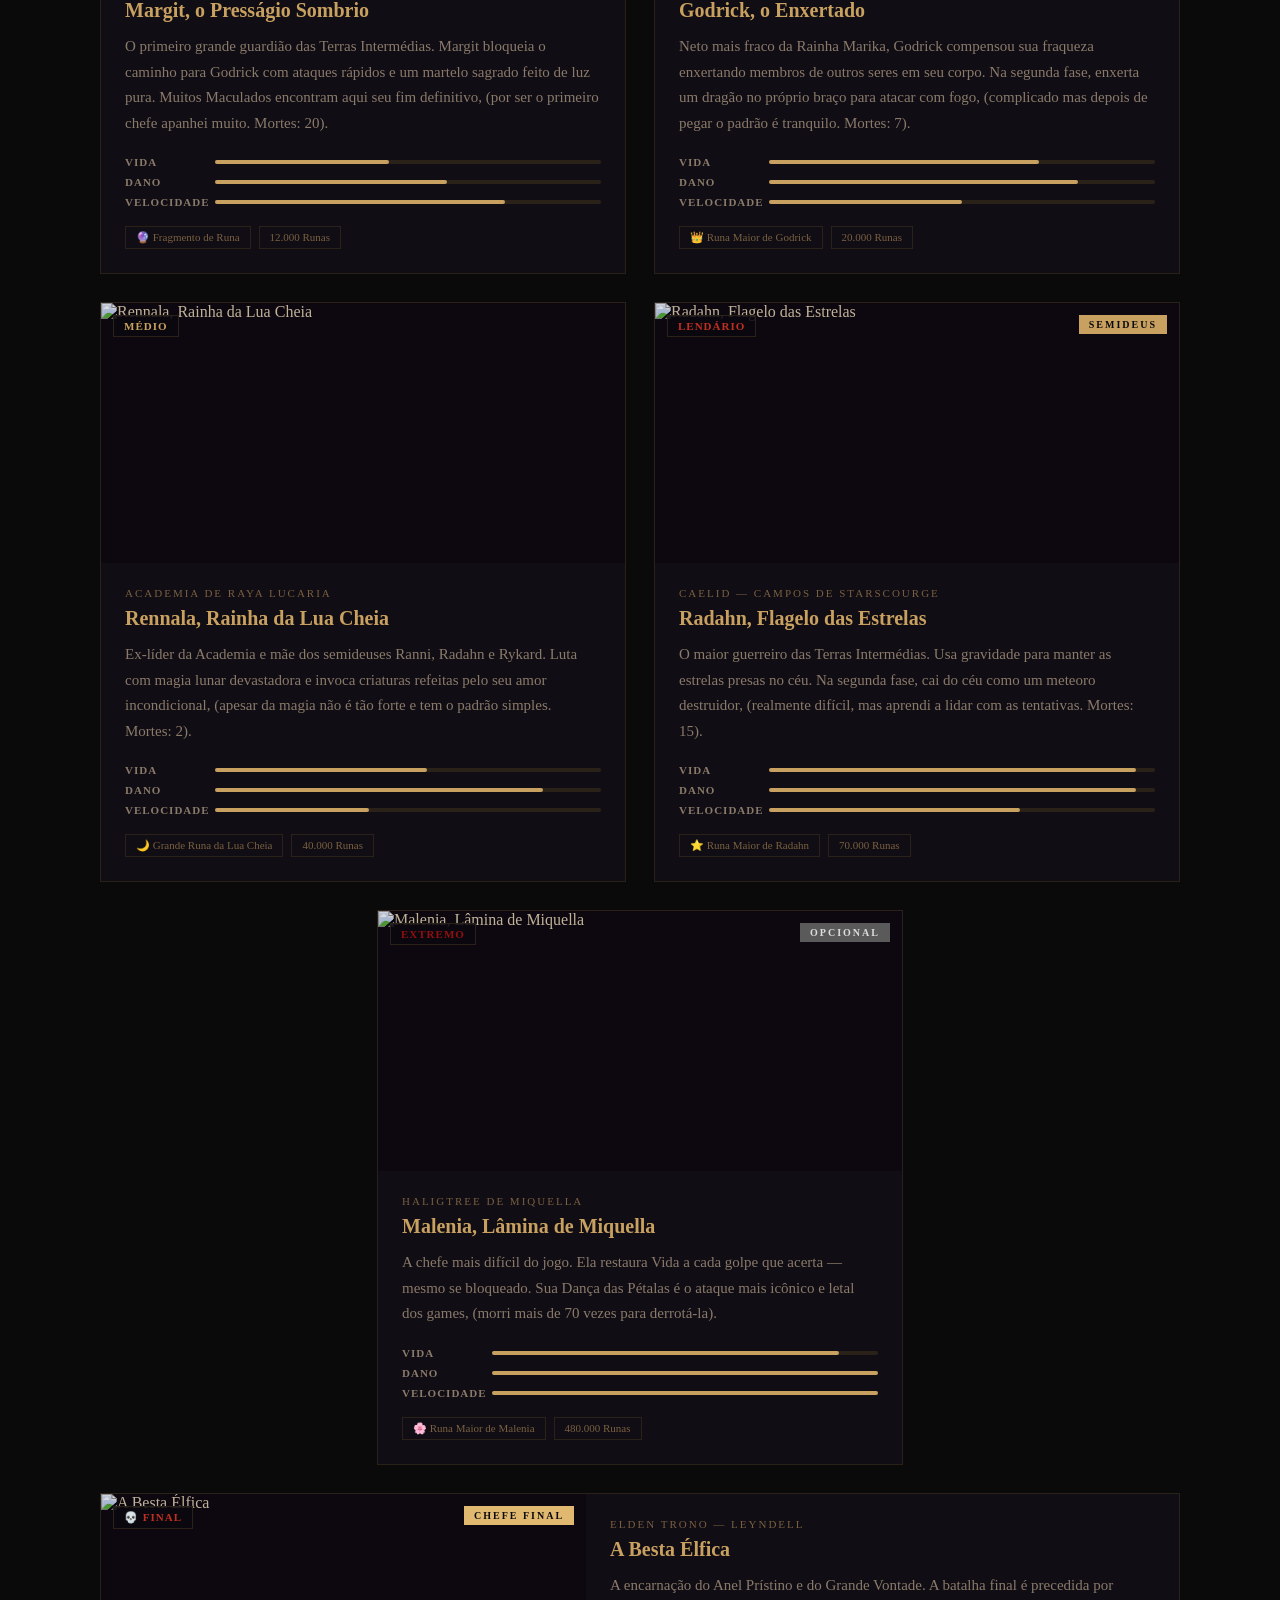
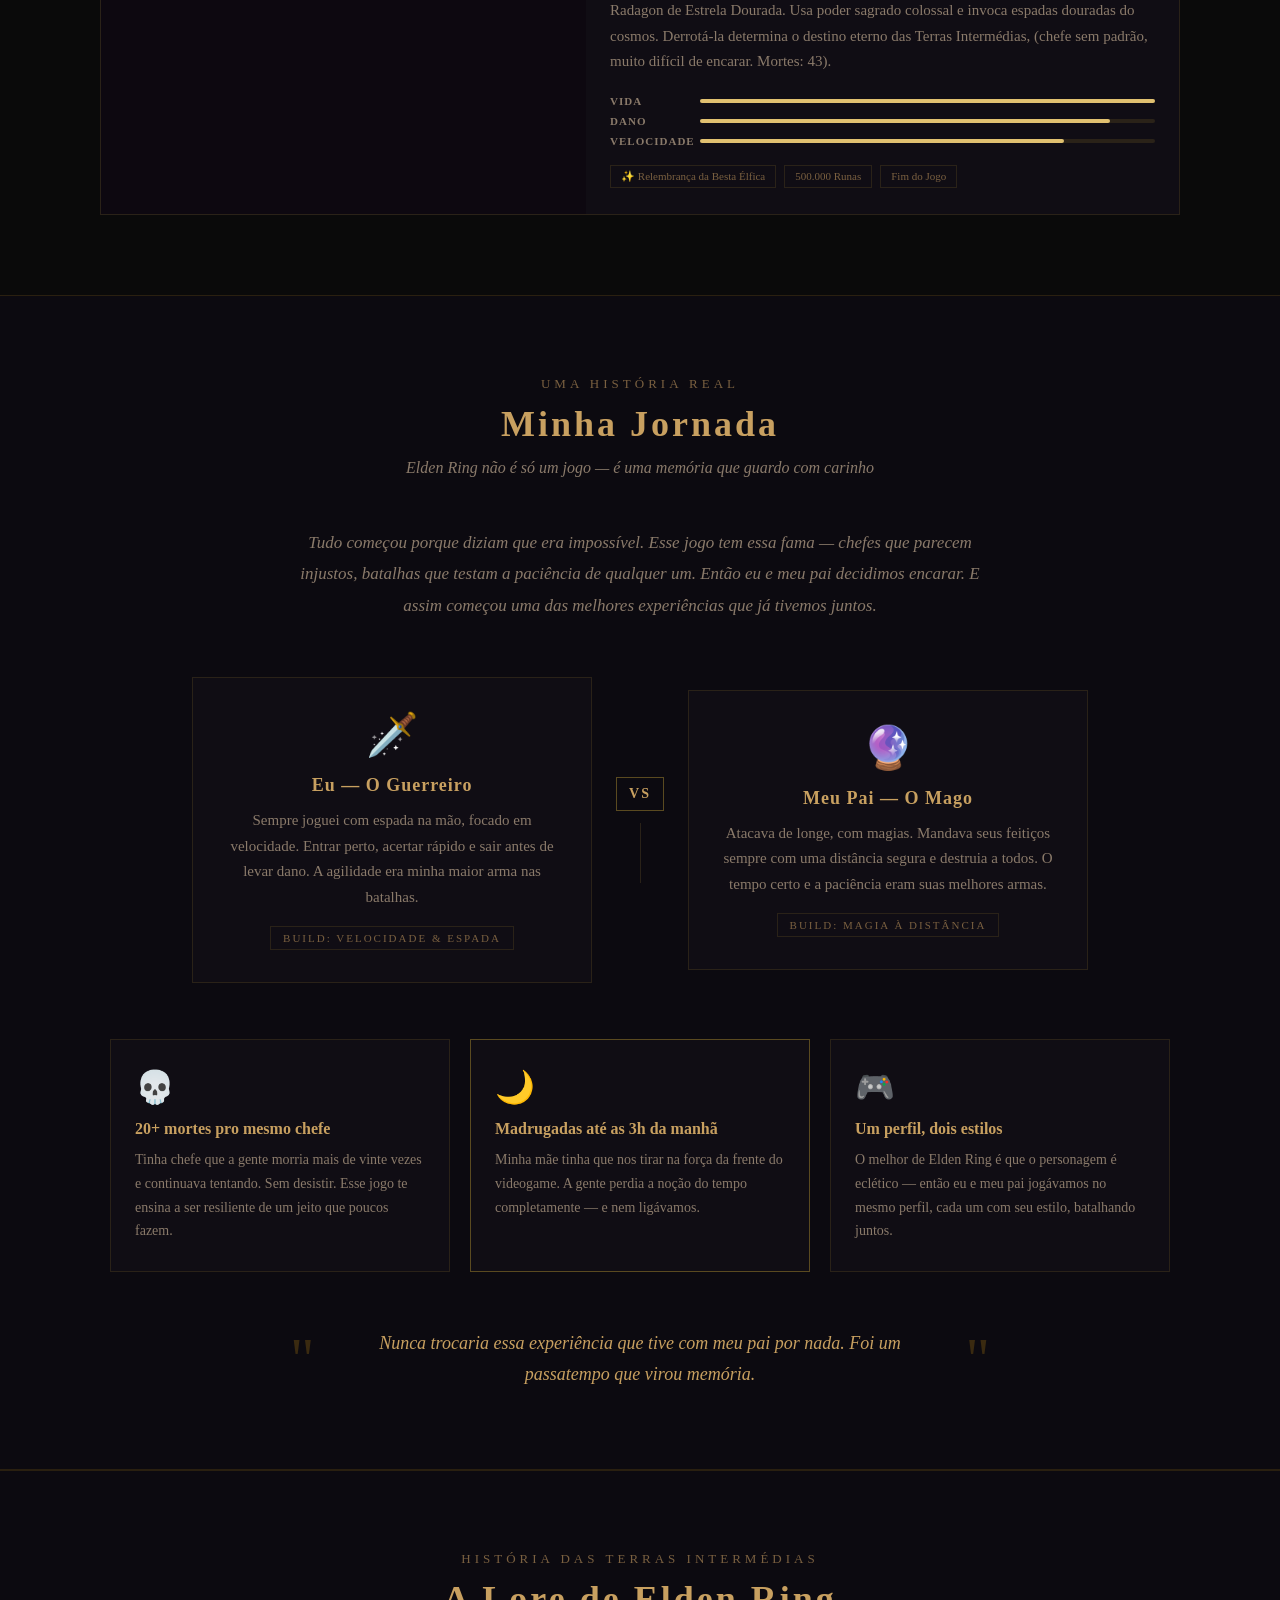
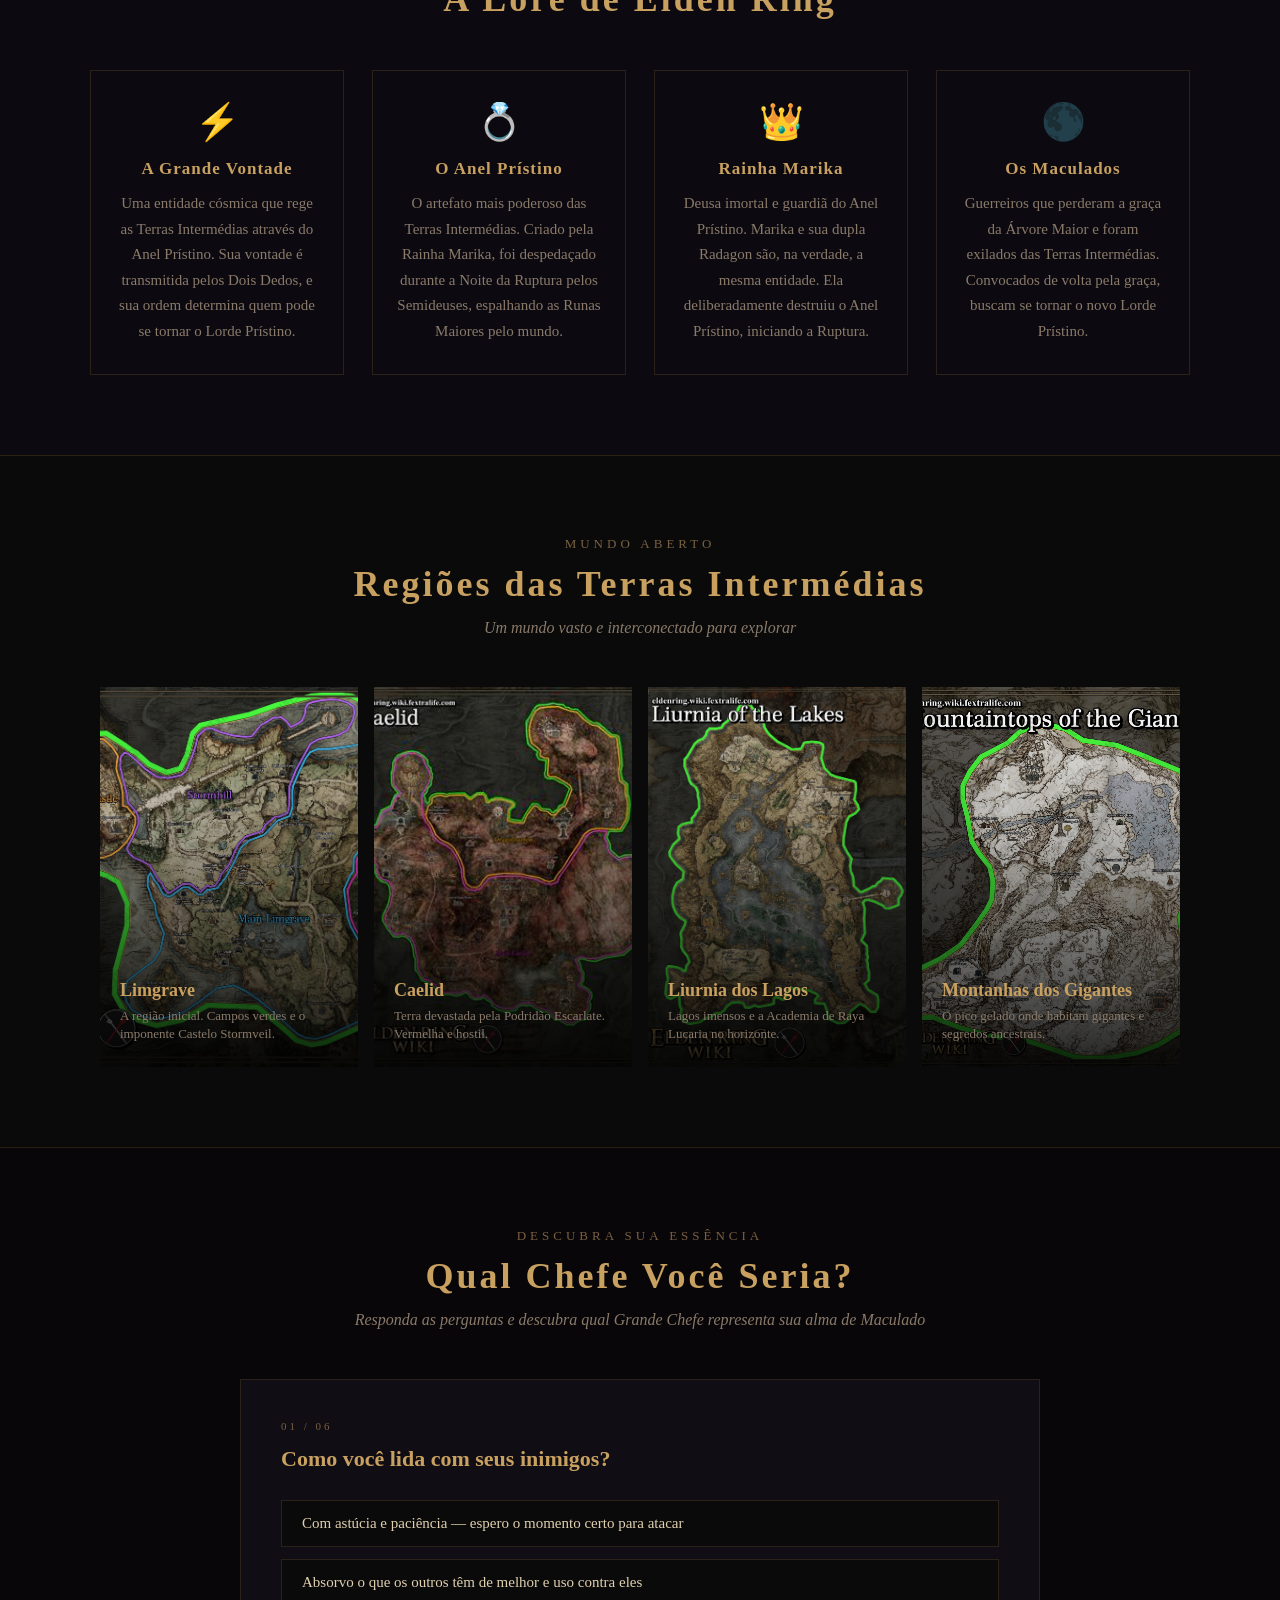
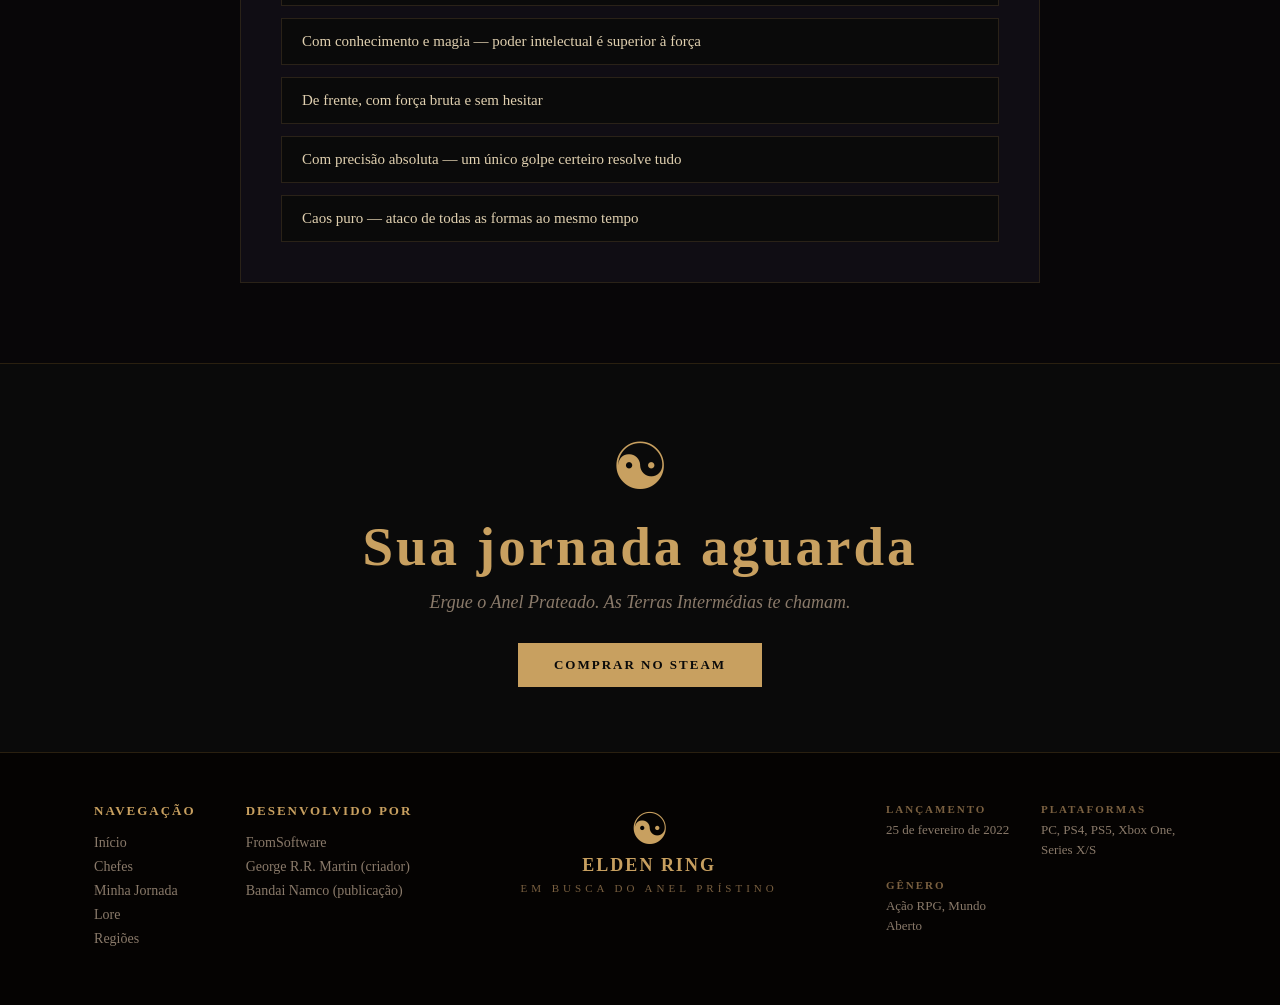
==== commit 4d14f728: "design da dashboard e atualizacao do botao entrar" ====
--- a/public/index.html
+++ b/public/index.html
@@ -5,8 +5,8 @@
     <meta charset="UTF-8">
     <meta name="viewport" content="width=device-width, initial-scale=1.0">
     <title>Elden Ring — The Lands Between</title>
+    <link rel="stylesheet" href="CSS/global.css">
     <link rel="stylesheet" href="CSS/index.css">
-    <link rel="stylesheet" href="CSS/global.css">
 </head>
 
 <body>
@@ -21,15 +21,16 @@
                 <a href="#home" class="opcoes-menu">Início</a>
                 <a href="#chefes" class="opcoes-menu">Chefes</a>
                 <a href="#jornada" class="opcoes-menu">Minha Jornada</a>
+                <a href="#quiz" class="opcoes-menu">Quiz</a>
                 <a href="sobre.html" class="opcoes-menu">Sobre</a>
                 <a href="calculadora.html" class="opcoes-menu">Runas</a>
-                <a href="login.html" class="opcoes-menu login">Entrar</a>
-
+                <a href="dashboard.html" class="opcoes-menu" id="btn-dashboard" style="display:none">Dashboard</a>
+                <a href="login.html" class="opcoes-menu login" id="btn-login">Entrar</a>
             </div>
         </div>
     </header>
 
-    <!-- HEROI -->
+    <!-- HERO -->
     <section class="container">
         <div class="hero-content">
             <p class="hero-eyebrow">FromSoftware × George R.R. Martin</p>
@@ -65,7 +66,7 @@
             <div class="cartao-chefe">
                 <div class="imagem-chefe-wrap">
                     <img class="foto-chefe" src="imagens/margit_cine.gif" alt="Margit, o Presságio Sombrio">
-                    <span class="dificuldade-chefe"> Médio</span>
+                    <span class="dificuldade-chefe">Médio</span>
                 </div>
                 <div class="info-chefe">
                     <span class="regiao-chefe">Castelo Stormveil</span>
@@ -101,7 +102,7 @@
             <div class="cartao-chefe">
                 <div class="imagem-chefe-wrap">
                     <img class="foto-chefe" src="imagens/godrick_cinematografico.gif" alt="Godrick, o Enxertado">
-                    <span class="dificuldade-chefe dificil"> Difícil</span>
+                    <span class="dificuldade-chefe dificil">Difícil</span>
                     <span class="emblema-chefe">SEMIDEUS</span>
                 </div>
                 <div class="info-chefe">
@@ -137,15 +138,15 @@
 
             <div class="cartao-chefe">
                 <div class="imagem-chefe-wrap">
-                    <img class="foto-chefe" src="imagens\rennala_cinematografico.gif"" alt=" Rennala, Rainha da Lua
-                        Cheia">
+                    <img class="foto-chefe" src="imagens/rennala_cinematografico.gif"
+                        alt="Rennala, Rainha da Lua Cheia">
                     <span class="dificuldade-chefe">Médio</span>
                 </div>
                 <div class="info-chefe">
                     <span class="regiao-chefe">Academia de Raya Lucaria</span>
                     <h3 class="nome-chefe">Rennala, Rainha da Lua Cheia</h3>
                     <p class="descricao-chefe">Ex-líder da Academia e mãe dos semideuses Ranni, Radahn e Rykard. Luta
-                        com magia lunar devastadora e invoca criaturas refeitas pelo seu amor incondicional, além de incocar suas filhas na luta, (apesar da
+                        com magia lunar devastadora e invoca criaturas refeitas pelo seu amor incondicional, (apesar da
                         magia não é tão forte e tem o padrão simples. Mortes: 2).</p>
                     <div class="estatisticas-chefe">
                         <div class="linha-stat"><span class="rotulo-stat">VIDA</span>
@@ -209,7 +210,7 @@
 
             <div class="cartao-chefe">
                 <div class="imagem-chefe-wrap">
-                    <img class="foto-chefe" src="imagens\malenia_cinematografico.gif" alt="Malenia, Lâmina de Miquella">
+                    <img class="foto-chefe" src="imagens/malenia_cinematografico.gif" alt="Malenia, Lâmina de Miquella">
                     <span class="dificuldade-chefe extremo">Extremo</span>
                     <span class="emblema-chefe opcional">OPCIONAL</span>
                 </div>
@@ -218,7 +219,7 @@
                     <h3 class="nome-chefe">Malenia, Lâmina de Miquella</h3>
                     <p class="descricao-chefe">A chefe mais difícil do jogo. Ela restaura Vida a cada golpe que acerta —
                         mesmo se bloqueado. Sua Dança das Pétalas é o ataque mais icônico e letal dos games, (morri mais
-                        de 70 vezes para derrota-lá).</p>
+                        de 70 vezes para derrotá-la).</p>
                     <div class="estatisticas-chefe">
                         <div class="linha-stat"><span class="rotulo-stat">VIDA</span>
                             <div class="barra-stat">
@@ -345,8 +346,6 @@
                 <span class="aspas-decorativas">"</span>
                 <p>Nunca trocaria essa experiência que tive com meu pai por nada. Foi um passatempo que virou memória.
                 </p>
-                <p>PS: No contexto de Elden Ring, “prístino” descreve algo que está no seu estado original, puro e
-                    intacto — antes da decadência do mundo.</p>
                 <span class="aspas-decorativas">"</span>
             </div>
         </div>
@@ -430,11 +429,10 @@
             </div>
         </div>
     </section>
-    
-    <!-- Parte do Quiz -->
+
+    <!-- QUIZ -->
     <section class="secao-quiz" id="quiz">
         <div class="conteudo-quiz">
-
             <div class="cabecalho-secao">
                 <span class="etiqueta-secao">Descubra sua essência</span>
                 <h2 class="titulo-secao">Qual Chefe Você Seria?</h2>
@@ -442,24 +440,31 @@
                     Maculado</p>
             </div>
 
+            <!-- BOTÃO VER RESULTADO (aparece se já fez o quiz) -->
+            <div id="banner-resultado"
+                style="display:none; background-color:#100d14; border:1px solid #5a4a20; padding:24px 32px; margin-bottom:28px; display:none; align-items:center; justify-content:space-between; flex-wrap:wrap; gap:16px;">
+                <p style="color:#8a7a6a; font-style:italic; margin:0;">Você já descobriu qual chefe seria. Acesse sua
+                    dashboard para ver o resultado!</p>
+                <a href="dashboard.html" class="btn-primario">Ver meu resultado</a>
+            </div>
+
             <div id="quiz-container">
-
                 <div class="pergunta-quiz" id="pergunta-0">
                     <p class="numero-pergunta">01 / 06</p>
                     <h3 class="texto-pergunta">Como você lida com seus inimigos?</h3>
                     <div class="opcoes-quiz">
-                        <button class="opcao-quiz" onclick="responder(0, 'Margit')">Com astúcia e paciência — espero
-                            o momento certo para atacar</button>
+                        <button class="opcao-quiz" onclick="responder(0, 'Margit')">Com astúcia e paciência — espero o
+                            momento certo para atacar</button>
                         <button class="opcao-quiz" onclick="responder(0, 'Godrick')">Absorvo o que os outros têm de
                             melhor e uso contra eles</button>
-                        <button class="opcao-quiz" onclick="responder(0, 'Rennala')">Com conhecimento e magia —
-                            poder intelectual é superior à força</button>
+                        <button class="opcao-quiz" onclick="responder(0, 'Rennala')">Com conhecimento e magia — poder
+                            intelectual é superior à força</button>
                         <button class="opcao-quiz" onclick="responder(0, 'Radahn')">De frente, com força bruta e sem
                             hesitar</button>
-                        <button class="opcao-quiz" onclick="responder(0, 'Malenia')">Com precisão absoluta — um
-                            único golpe certeiro resolve tudo</button>
-                        <button class="opcao-quiz" onclick="responder(0, 'Besta Elfica')">Caos puro — ataco de todas
-                            as formas ao mesmo tempo</button>
+                        <button class="opcao-quiz" onclick="responder(0, 'Malenia')">Com precisão absoluta — um único
+                            golpe certeiro resolve tudo</button>
+                        <button class="opcao-quiz" onclick="responder(0, 'Besta Elfica')">Caos puro — ataco de todas as
+                            formas ao mesmo tempo</button>
                     </div>
                 </div>
 
@@ -467,16 +472,16 @@
                     <p class="numero-pergunta">02 / 06</p>
                     <h3 class="texto-pergunta">Qual é sua maior ambição?</h3>
                     <div class="opcoes-quiz">
-                        <button class="opcao-quiz" onclick="responder(1, 'Margit')">Proteger o que considero
-                            sagrado, custe o que custar</button>
+                        <button class="opcao-quiz" onclick="responder(1, 'Margit')">Proteger o que considero sagrado,
+                            custe o que custar</button>
                         <button class="opcao-quiz" onclick="responder(1, 'Godrick')">Ser o mais poderoso, mesmo que
                             precise tomar o poder dos outros</button>
-                        <button class="opcao-quiz" onclick="responder(1, 'Rennala')">Acumular conhecimento e dominar
-                            as artes ocultas</button>
-                        <button class="opcao-quiz" onclick="responder(1, 'Radahn')">Deixar meu nome gravado na
-                            história como o maior guerreiro</button>
-                        <button class="opcao-quiz" onclick="responder(1, 'Malenia')">Superar minha própria limitação
-                            e atingir a perfeição</button>
+                        <button class="opcao-quiz" onclick="responder(1, 'Rennala')">Acumular conhecimento e dominar as
+                            artes ocultas</button>
+                        <button class="opcao-quiz" onclick="responder(1, 'Radahn')">Deixar meu nome gravado na história
+                            como o maior guerreiro</button>
+                        <button class="opcao-quiz" onclick="responder(1, 'Malenia')">Superar minha própria limitação e
+                            atingir a perfeição</button>
                         <button class="opcao-quiz" onclick="responder(1, 'Besta Elfica')">A liberdade total — sem
                             regras, sem correntes</button>
                     </div>
@@ -488,8 +493,8 @@
                     <div class="opcoes-quiz">
                         <button class="opcao-quiz" onclick="responder(2, 'Margit')">Recuo, observo e volto mais
                             preparado</button>
-                        <button class="opcao-quiz" onclick="responder(2, 'Godrick')">Adapto minha estratégia —
-                            incorporo o que o inimigo usou contra mim</button>
+                        <button class="opcao-quiz" onclick="responder(2, 'Godrick')">Adapto minha estratégia — incorporo
+                            o que o inimigo usou contra mim</button>
                         <button class="opcao-quiz" onclick="responder(2, 'Rennala')">Me recolho, estudo onde errei e
                             traço um novo plano</button>
                         <button class="opcao-quiz" onclick="responder(2, 'Radahn')">Levanto e ataco de novo
@@ -509,14 +514,14 @@
                             ocultos</button>
                         <button class="opcao-quiz" onclick="responder(3, 'Godrick')">Um machado descomunal — quanto
                             maior, melhor</button>
-                        <button class="opcao-quiz" onclick="responder(3, 'Rennala')">Grimório de magia — livros são
-                            mais poderosos que espadas</button>
-                        <button class="opcao-quiz" onclick="responder(3, 'Radahn')">Duas espadas colossais, uma em
-                            cada mão</button>
-                        <button class="opcao-quiz" onclick="responder(3, 'Malenia')">Uma katana — velocidade e
-                            precisão acima de tudo</button>
-                        <button class="opcao-quiz" onclick="responder(3, 'Besta Elfica')">Garras, presas, chifres —
-                            meu próprio corpo é minha arma</button>
+                        <button class="opcao-quiz" onclick="responder(3, 'Rennala')">Grimório de magia — livros são mais
+                            poderosos que espadas</button>
+                        <button class="opcao-quiz" onclick="responder(3, 'Radahn')">Duas espadas colossais, uma em cada
+                            mão</button>
+                        <button class="opcao-quiz" onclick="responder(3, 'Malenia')">Uma katana — velocidade e precisão
+                            acima de tudo</button>
+                        <button class="opcao-quiz" onclick="responder(3, 'Besta Elfica')">Garras, presas, chifres — meu
+                            próprio corpo é minha arma</button>
                     </div>
                 </div>
 
@@ -526,10 +531,10 @@
                     <div class="opcoes-quiz">
                         <button class="opcao-quiz" onclick="responder(4, 'Margit')">Sério, calculista e difícil de
                             decifrar</button>
-                        <button class="opcao-quiz" onclick="responder(4, 'Godrick')">Ambicioso, inseguro por dentro
-                            mas imponente por fora</button>
-                        <button class="opcao-quiz" onclick="responder(4, 'Rennala')">Inteligente, apaixonado e às
-                            vezes distante da realidade</button>
+                        <button class="opcao-quiz" onclick="responder(4, 'Godrick')">Ambicioso, inseguro por dentro mas
+                            imponente por fora</button>
+                        <button class="opcao-quiz" onclick="responder(4, 'Rennala')">Inteligente, apaixonado e às vezes
+                            distante da realidade</button>
                         <button class="opcao-quiz" onclick="responder(4, 'Radahn')">Corajoso, intenso e leal até o
                             fim</button>
                         <button class="opcao-quiz" onclick="responder(4, 'Malenia')">Perfeccionista, determinado e
@@ -543,28 +548,26 @@
                     <p class="numero-pergunta">06 / 06</p>
                     <h3 class="texto-pergunta">Qual é seu maior medo?</h3>
                     <div class="opcoes-quiz">
-                        <button class="opcao-quiz" onclick="responder(5, 'Margit')">Falhar em minha missão e deixar
-                            o que protejo cair</button>
-                        <button class="opcao-quiz" onclick="responder(5, 'Godrick')">Ser fraco e insignificante
-                            perante os outros</button>
-                        <button class="opcao-quiz" onclick="responder(5, 'Rennala')">Perder quem amo e não poder
-                            fazer nada</button>
-                        <button class="opcao-quiz" onclick="responder(5, 'Radahn')">Perder minha identidade e não
-                            ser mais quem sou</button>
-                        <button class="opcao-quiz" onclick="responder(5, 'Malenia')">Ser derrotada pela minha
-                            própria maldição interna</button>
-                        <button class="opcao-quiz" onclick="responder(5, 'Besta Elfica')">Ser aprisionado e perder
-                            minha liberdade</button>
-                    </div>
-                </div>
-
+                        <button class="opcao-quiz" onclick="responder(5, 'Margit')">Falhar em minha missão e deixar o
+                            que protejo cair</button>
+                        <button class="opcao-quiz" onclick="responder(5, 'Godrick')">Ser fraco e insignificante perante
+                            os outros</button>
+                        <button class="opcao-quiz" onclick="responder(5, 'Rennala')">Perder quem amo e não poder fazer
+                            nada</button>
+                        <button class="opcao-quiz" onclick="responder(5, 'Radahn')">Perder minha identidade e não ser
+                            mais quem sou</button>
+                        <button class="opcao-quiz" onclick="responder(5, 'Malenia')">Ser derrotada pela minha própria
+                            maldição interna</button>
+                        <button class="opcao-quiz" onclick="responder(5, 'Besta Elfica')">Ser aprisionado e perder minha
+                            liberdade</button>
+                    </div>
+                </div>
             </div>
 
             <div id="resultado-quiz" style="display:none">
                 <div class="resultado-card">
                     <p class="resultado-label">Você seria...</p>
                     <h2 class="resultado-chefe" id="resultado-nome"></h2>
-                    <p class="resultado-descricao" id="resultado-desc"></p>
                     <div class="resultado-acoes">
                         <button class="btn-primario" onclick="irParaLogin()">Ver na Dashboard</button>
                         <button class="btn-secundario" onclick="reiniciarQuiz()">Refazer Quiz</button>
@@ -573,7 +576,6 @@
                         jogadores</p>
                 </div>
             </div>
-
         </div>
     </section>
 
@@ -586,7 +588,7 @@
             Steam</a>
     </section>
 
-    <!-- RODAPE -->
+    <!-- RODAPÉ -->
     <footer class="rodape" id="rodape">
         <div class="links-rodape">
             <div>
@@ -623,20 +625,10 @@
                 <p class="texto-informacao">Ação RPG, Mundo Aberto</p>
             </div>
         </div>
-
     </footer>
 
     <script>
-        // Objeto que conta quantas vezes cada chefe foi escolhido nas respostas
-        var votos = {
-            'Margit': 0,
-            'Godrick': 0,
-            'Rennala': 0,
-            'Radahn': 0,
-            'Malenia': 0,
-            'Besta Elfica': 0
-        };
-
+        var votos = { 'Margit': 0, 'Godrick': 0, 'Rennala': 0, 'Radahn': 0, 'Malenia': 0, 'Besta Elfica': 0 };
         var perguntaAtual = 0;
         var totalPerguntas = 6;
 
@@ -646,7 +638,7 @@
             'Rennala': 'imagens/rennala_cinematografico.gif',
             'Radahn': 'imagens/radahn_cinematografico.gif',
             'Malenia': 'imagens/malenia_cinematografico.gif',
-            'Besta Elfica': 'imagens/radagon_cinematografico.gif',
+            'Besta Elfica': 'imagens/radagon_cinematografico.gif'
         };
 
         var descricoes = {
@@ -658,29 +650,38 @@
             'Besta Elfica': 'Você é o caos puro — imprevisível, selvagem e impossível de controlar. Você não segue regras porque não reconhece a autoridade de ninguém.'
         };
 
-        // indicePergunta = número da pergunta atual (0 a 5)
-        // chefe = nome do chefe correspondente à opção clicada
+        // Verifica login ao carregar a página
+        window.onload = function () {
+            if (sessionStorage.ID_USUARIO) {
+                // Esconde "Entrar" e mostra "Dashboard"
+                document.getElementById('btn-login').style.display = 'none';
+                document.getElementById('btn-dashboard').style.display = 'block';
+
+                // Se já fez o quiz, mostra o banner de ver resultado
+                fetch('/quiz/usuario/' + sessionStorage.ID_USUARIO).then(function (r) {
+                    return r.json();
+                }).then(function (dados) {
+                    if (dados.length > 0) {
+                        document.getElementById('banner-resultado').style.display = 'flex';
+                        document.getElementById('quiz-container').style.display = 'none';
+                    }
+                }).catch(function () { });
+            }
+        }
+
         function responder(indicePergunta, chefe) {
-
             votos[chefe]++;
-
-            // Calcula qual é a próxima pergunta
             var proxima = indicePergunta + 1;
-
-            // Se ainda tem perguntas, esconde a atual e mostra a próxima
             if (proxima < totalPerguntas) {
                 document.getElementById('pergunta-' + indicePergunta).style.display = 'none';
                 document.getElementById('pergunta-' + proxima).style.display = 'block';
                 perguntaAtual = proxima;
             } else {
-                // Se era a última pergunta, chama a função de resultado
                 mostrarResultado();
             }
         }
 
         function mostrarResultado() {
-
-            // Se não está logado, salva o resultado e redireciona para o login
             if (!sessionStorage.ID_USUARIO) {
                 sessionStorage.setItem('QUIZ_CHEFE', Object.keys(votos).reduce(function (a, b) {
                     return votos[a] >= votos[b] ? a : b;
@@ -690,59 +691,43 @@
                 window.location = 'login.html';
                 return;
             }
-            // Percorre o objeto votos e retorna o chefe com maior número de votos
+
             var chefeVencedor = Object.keys(votos).reduce(function (a, b) {
                 return votos[a] >= votos[b] ? a : b;
             });
 
-            // Salva o resultado no sessionStorage para usar depois do login na dashboard
             sessionStorage.setItem('QUIZ_CHEFE', chefeVencedor);
 
-            // Preenche o nome e a descrição do chefe vencedor na tela
             document.getElementById('resultado-nome').innerHTML =
                 '<img src="' + imagens[chefeVencedor] + '" alt="' + chefeVencedor + '" style="width:100%; max-width:600px; border: 1px solid #2a2218;">' +
                 '<p style="margin-top: 16px; font-size: 20px; color: #c8a060; letter-spacing: 2px;">' + chefeVencedor + '</p>' +
-                '<p style="margin-top: 12px; font-size: 15px; color: #8a7a6a; font-style: Georgia, serif;">' + descricoes[chefeVencedor] + '</p>';
-
-            // Esconde as perguntas e exibe o card de resultado
+                '<p style="margin-top: 12px; font-size: 15px; color: #8a7a6a; font-style: italic;">' + descricoes[chefeVencedor] + '</p>';
+
             document.getElementById('quiz-container').style.display = 'none';
             document.getElementById('resultado-quiz').style.display = 'block';
         }
 
         function irParaLogin() {
-
-            // Se já está logado, vai direto para a dashboard
             if (sessionStorage.ID_USUARIO) {
                 window.location = 'dashboard.html';
             } else {
-                // Se não está logado, salva um sinalizador e redireciona para o login
-                // Após o login, o login.html lê esse sinalizador e manda para a dashboard
                 sessionStorage.setItem('REDIRECIONAR_DASHBOARD', 'true');
                 window.location = 'login.html';
             }
         }
 
         function reiniciarQuiz() {
-
-            // Zera todos os votos
             votos = { 'Margit': 0, 'Godrick': 0, 'Rennala': 0, 'Radahn': 0, 'Malenia': 0, 'Besta Elfica': 0 };
-
-            // Volta para a primeira pergunta
             perguntaAtual = 0;
-
-            // Esconde o card de resultado e mostra o container de perguntas
             document.getElementById('resultado-quiz').style.display = 'none';
             document.getElementById('quiz-container').style.display = 'block';
-
-            // Mostra a pergunta 0 e esconde todas as outras
             document.getElementById('pergunta-0').style.display = 'block';
             for (var i = 1; i < totalPerguntas; i++) {
                 document.getElementById('pergunta-' + i).style.display = 'none';
             }
         }
-    </script>
-
-    <script>
+
+        // Scroll suave para links internos
         document.querySelectorAll('a[href^="#"]').forEach(function (link) {
             link.addEventListener('click', function (e) {
                 var alvo = document.querySelector(link.getAttribute('href'));
--- a/public/CSS/global.css
+++ b/public/CSS/global.css
@@ -1,8 +1,5 @@
-/* ══════════════════════════════════════════
-   GLOBAL — usado em TODAS as páginas
-══════════════════════════════════════════ */
-
-/* ── RESET GERAL ── */
+/* GLOBAL — usado em todas as páginas */
+
 * {
     margin: 0;
     padding: 0;
@@ -20,7 +17,7 @@
     color: inherit;
 }
 
-/* ── CABECALHO ── */
+/* HEADER */
 header {
     position: fixed;
     top: 0;
@@ -70,7 +67,6 @@
     color: #eeebe8;
     text-transform: uppercase;
     letter-spacing: 1px;
-    transition: color 0.2s;
 }
 
 .opcoes-menu:hover {
@@ -86,10 +82,9 @@
 
 .opcoes-menu.login:hover {
     background-color: #e0b870;
-    color: #0a0a0a;
-}
-
-/* ── BOTÕES ── */
+}
+
+/* BOTÕES */
 .btn-primario {
     font-size: 13px;
     font-weight: bold;
@@ -99,7 +94,6 @@
     background-color: #c8a060;
     color: #0a0a0a;
     display: inline-block;
-    transition: background-color 0.2s;
 }
 
 .btn-primario:hover {
@@ -123,7 +117,7 @@
     color: #0a0a0a;
 }
 
-/* ── CABECALHO DE SEÇÃO (compartilhado) ── */
+/* CABEÇALHO DE SEÇÃO */
 .cabecalho-secao {
     text-align: center;
     margin-bottom: 50px;
@@ -152,7 +146,7 @@
     font-style: italic;
 }
 
-/* ── RODAPÉ ── */
+/* RODAPÉ */
 .rodape {
     display: flex;
     justify-content: space-around;
@@ -183,7 +177,6 @@
     margin: 8px 0;
     font-size: 14px;
     color: #8a7a6a;
-    transition: color 0.2s;
 }
 
 .opcoes-rodape:hover {
@@ -231,13 +224,4 @@
     font-size: 13px;
     color: #8a7a6a;
     line-height: 1.5;
-}
-
-.direitos {
-    text-align: center;
-    padding: 16px;
-    font-size: 12px;
-    color: #4a3a20;
-    border-top: 1px solid #1a1510;
-    background-color: #050302;
-}
+}
--- a/public/CSS/index.css
+++ b/public/CSS/index.css
@@ -1,8 +1,6 @@
-/* ══════════════════════════════════════════
-   INDEX — estilos exclusivos do index.html
-══════════════════════════════════════════ */
-
-/* ── HERO ── */
+/* INDEX — estilos exclusivos do index.html */
+
+/* HERO */
 .container {
     min-height: 100vh;
     display: flex;
@@ -58,7 +56,7 @@
     flex-wrap: wrap;
 }
 
-/* ── CITAÇÃO ── */
+/* CITAÇÃO */
 .secao-citacao {
     padding: 50px 60px;
     text-align: center;
@@ -75,7 +73,7 @@
     line-height: 1.8;
 }
 
-/* ── CHEFES ── */
+/* CHEFES */
 .secao-chefes {
     padding: 80px 60px;
     max-width: 1200px;
@@ -93,7 +91,6 @@
     background-color: #100d14;
     border: 1px solid #2a2218;
     overflow: hidden;
-    transition: border-color 0.3s;
     width: calc(50% - 14px);
     min-width: 340px;
 }
@@ -111,9 +108,6 @@
     position: relative;
     height: 260px;
     background-color: #0d0810;
-    display: flex;
-    align-items: center;
-    justify-content: center;
 }
 
 .chefe-final .imagem-chefe-wrap {
@@ -123,9 +117,6 @@
     flex-shrink: 0;
 }
 
-/* ── FOTO DO CHEFE ── */
-/* Para adicionar imagem, basta colocar o src no HTML:
-   <img class="foto-chefe" src="imagens/margit.jpg" alt="Margit"> */
 .foto-chefe {
     width: 100%;
     height: 100%;
@@ -149,17 +140,9 @@
     color: #c8a060;
 }
 
-.dificuldade-chefe.dificil {
-    color: #e07030;
-}
-
-.dificuldade-chefe.lendario {
-    color: #c03020;
-}
-
-.dificuldade-chefe.extremo {
-    color: #901010;
-}
+.dificuldade-chefe.dificil  { color: #e07030; }
+.dificuldade-chefe.lendario { color: #c03020; }
+.dificuldade-chefe.extremo  { color: #901010; }
 
 .emblema-chefe {
     position: absolute;
@@ -173,15 +156,8 @@
     color: #0a0a0a;
 }
 
-.emblema-chefe.opcional {
-    background-color: #5a5a5a;
-    color: #ddd;
-}
-
-.emblema-chefe.final {
-    background-color: #e0b870;
-    color: #0a0a0a;
-}
+.emblema-chefe.opcional { background-color: #5a5a5a; color: #ddd; }
+.emblema-chefe.final    { background-color: #e0b870; color: #0a0a0a; }
 
 .info-chefe {
     padding: 24px;
@@ -214,7 +190,7 @@
     margin-bottom: 20px;
 }
 
-/* ── ESTATÍSTICAS ── */
+/* ESTATÍSTICAS */
 .estatisticas-chefe {
     margin-bottom: 18px;
 }
@@ -251,7 +227,7 @@
     background-color: #e0c070;
 }
 
-/* ── DROPS ── */
+/* DROPS */
 .drops-chefe {
     display: flex;
     flex-wrap: wrap;
@@ -265,7 +241,7 @@
     color: #7a6040;
 }
 
-/* ── JORNADA ── */
+/* JORNADA */
 .secao-jornada {
     padding: 80px 60px;
     border-top: 1px solid #2a2010;
@@ -291,7 +267,7 @@
     font-style: italic;
 }
 
-/* ── PERFIS ── */
+/* PERFIS */
 .perfis-jornada {
     display: flex;
     align-items: center;
@@ -307,7 +283,6 @@
     flex: 1;
     max-width: 400px;
     text-align: center;
-    transition: border-color 0.3s;
 }
 
 .cartao-perfil:hover {
@@ -367,7 +342,7 @@
     background-color: #2a2218;
 }
 
-/* ── MOMENTOS DA JORNADA ── */
+/* MOMENTOS */
 .momentos-jornada {
     display: flex;
     flex-wrap: wrap;
@@ -380,19 +355,13 @@
     background-color: #100d14;
     border: 1px solid #2a2218;
     padding: 28px 24px;
-    transition: border-color 0.3s;
     flex: 1;
     min-width: 260px;
     max-width: 340px;
 }
 
-.cartao-momento:hover {
-    border-color: #c8a060;
-}
-
-.cartao-momento.destaque {
-    border-color: #5a4a20;
-}
+.cartao-momento:hover  { border-color: #c8a060; }
+.cartao-momento.destaque { border-color: #5a4a20; }
 
 .icone-momento {
     font-size: 32px;
@@ -412,7 +381,7 @@
     color: #8a7a6a;
 }
 
-/* ── FRASE FINAL JORNADA ── */
+/* FRASE FINAL */
 .frase-jornada {
     text-align: center;
     display: flex;
@@ -438,7 +407,7 @@
     flex-shrink: 0;
 }
 
-/* ── LORE ── */
+/* LORE */
 .secao-lore {
     padding: 80px 60px;
     border-top: 1px solid #2a2010;
@@ -462,7 +431,6 @@
     padding: 30px 24px;
     border: 1px solid #2a2218;
     text-align: center;
-    transition: border-color 0.3s;
     flex: 1;
     min-width: 220px;
     max-width: 280px;
@@ -491,7 +459,7 @@
     color: #8a7a6a;
 }
 
-/* ── REGIÕES ── */
+/* REGIÕES */
 .secao-regioes {
     padding: 80px 60px;
     max-width: 1200px;
@@ -508,15 +476,12 @@
     position: relative;
     overflow: hidden;
     cursor: pointer;
-    transition: opacity 0.2s;
     flex: 1;
 }
 
 .cartao-regiao:hover {
     opacity: 0.85;
 }
-
-/* ── FOTO DA REGIÃO ── */
 
 .foto-regiao {
     position: absolute;
@@ -524,7 +489,6 @@
     width: 100%;
     height: 100%;
     object-fit: cover;
-    object-position: center;
     display: block;
 }
 
@@ -554,9 +518,7 @@
     line-height: 1.4;
 }
 
-
-/*SESSÃO DO QUIZ*/
-
+/* QUIZ */
 .secao-quiz {
     padding: 80px 60px;
     border-top: 1px solid #2a2010;
@@ -624,20 +586,6 @@
     margin-bottom: 12px;
 }
 
-.resultado-chefe {
-    font-size: 32px;
-    color: #c8a060;
-    margin-bottom: 16px;
-}
-
-.resultado-descricao {
-    font-size: 15px;
-    line-height: 1.7;
-    color: #8a7a6a;
-    font-style: italic;
-    margin-bottom: 28px;
-}
-
 .resultado-acoes {
     display: flex;
     gap: 16px;
@@ -650,7 +598,7 @@
     color: #5a4a20;
 }
 
-/* ── CTA ── */
+/* CTA */
 .secao-cta {
     padding: 65px 60px;
     text-align: center;
@@ -677,4 +625,4 @@
     font-style: italic;
     color: #8a7a6a;
     margin-bottom: 30px;
-}
+}
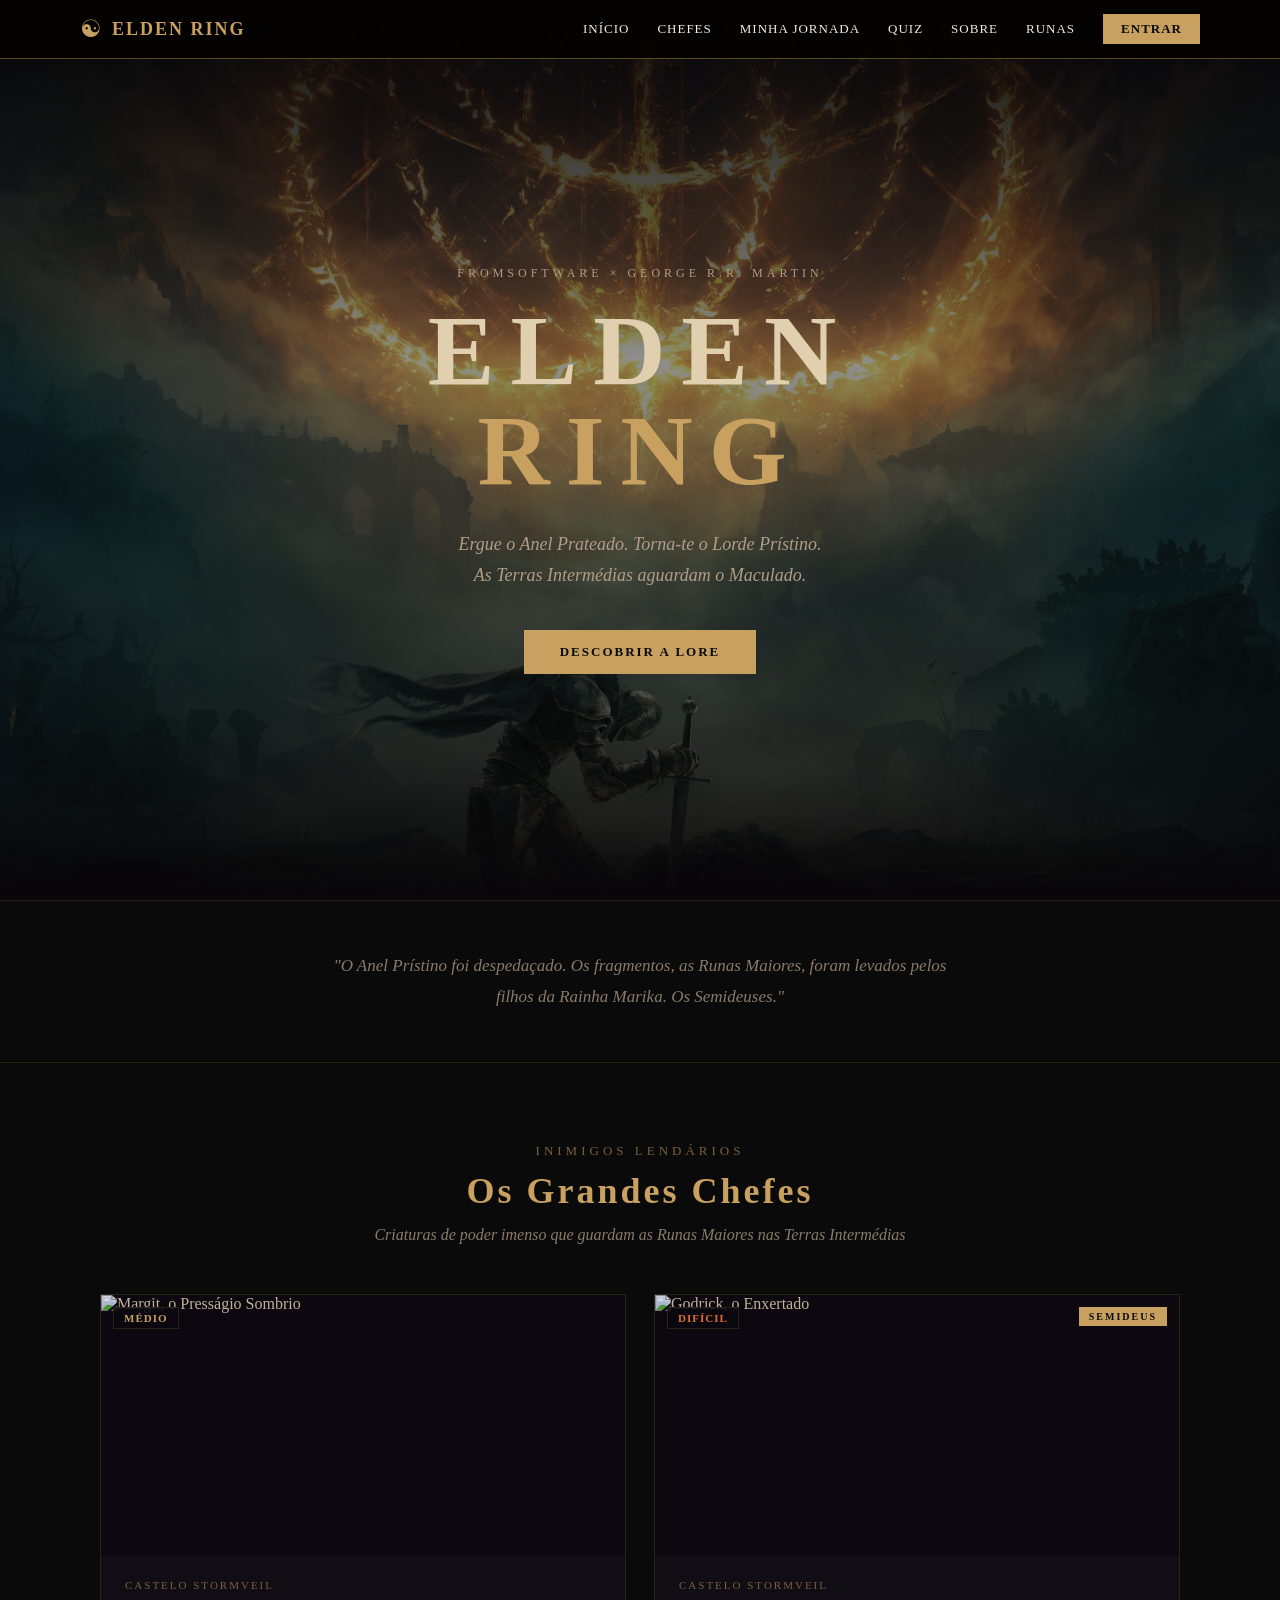
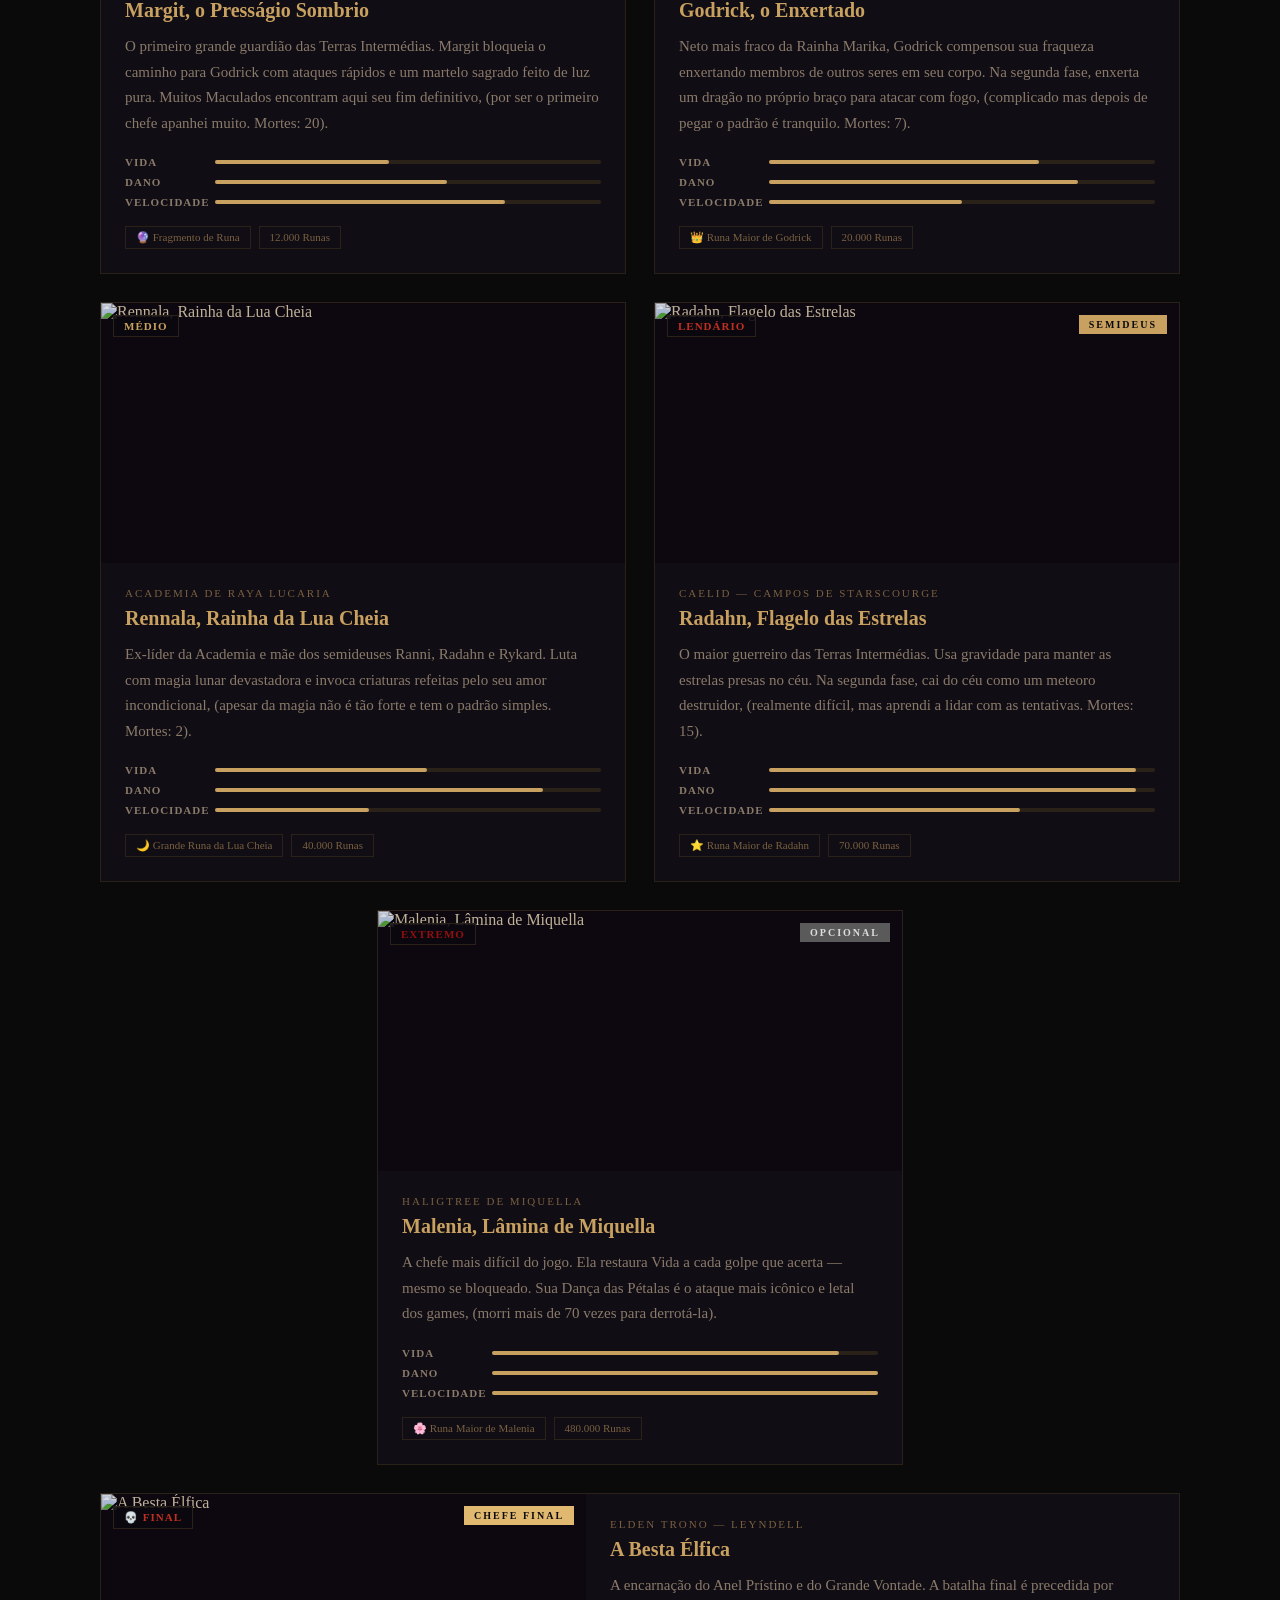
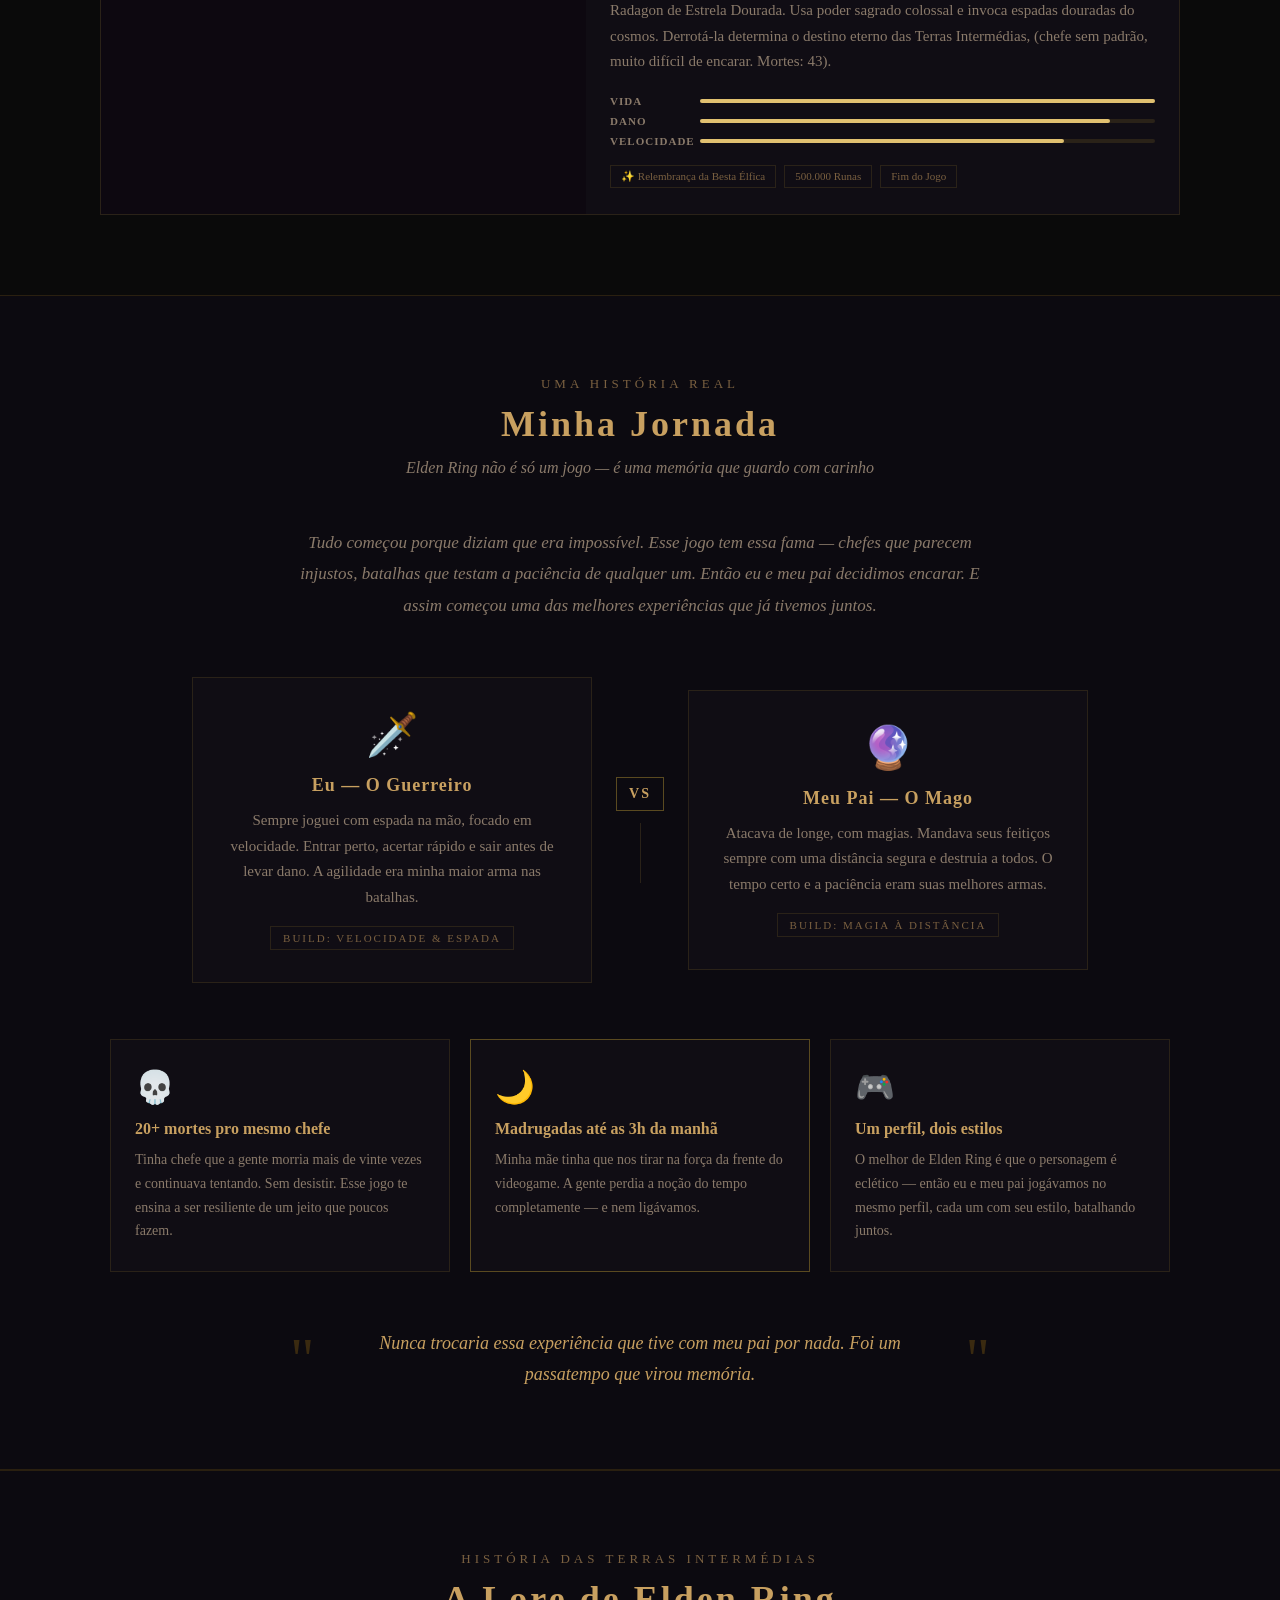
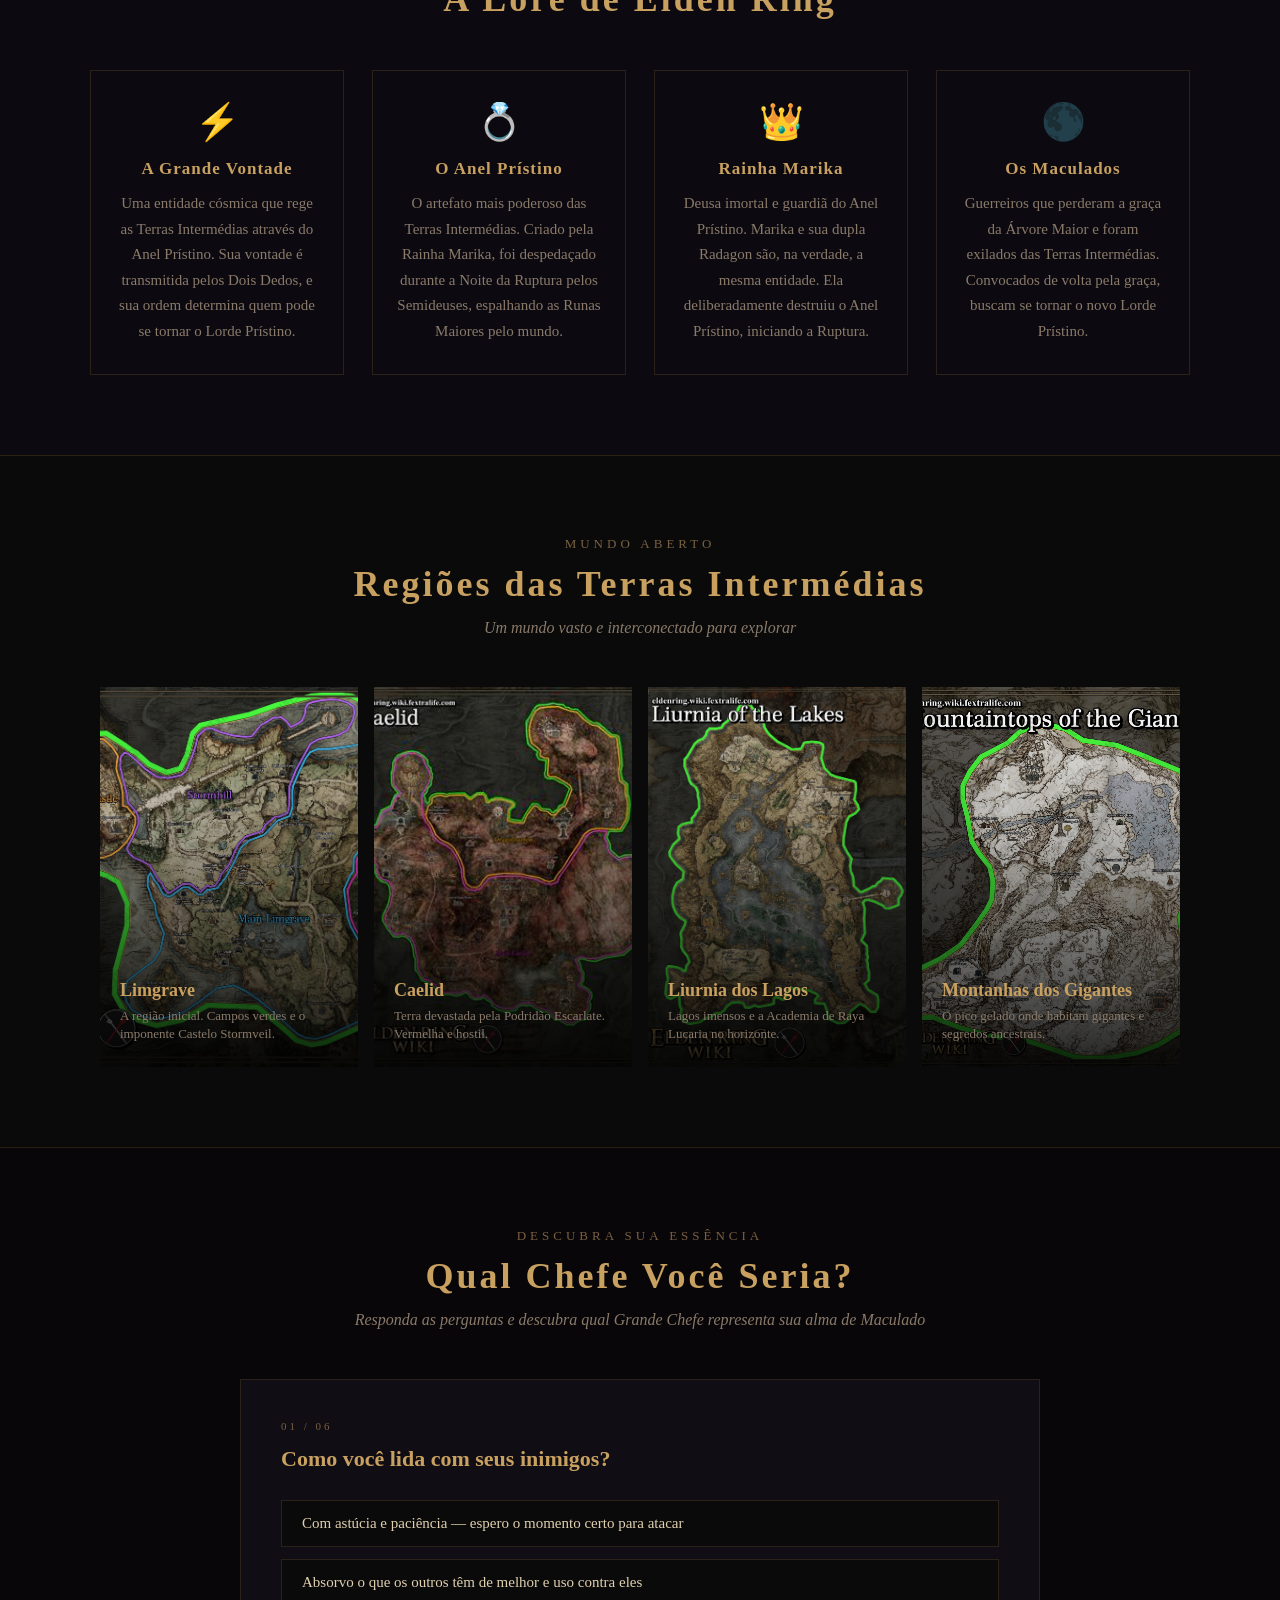
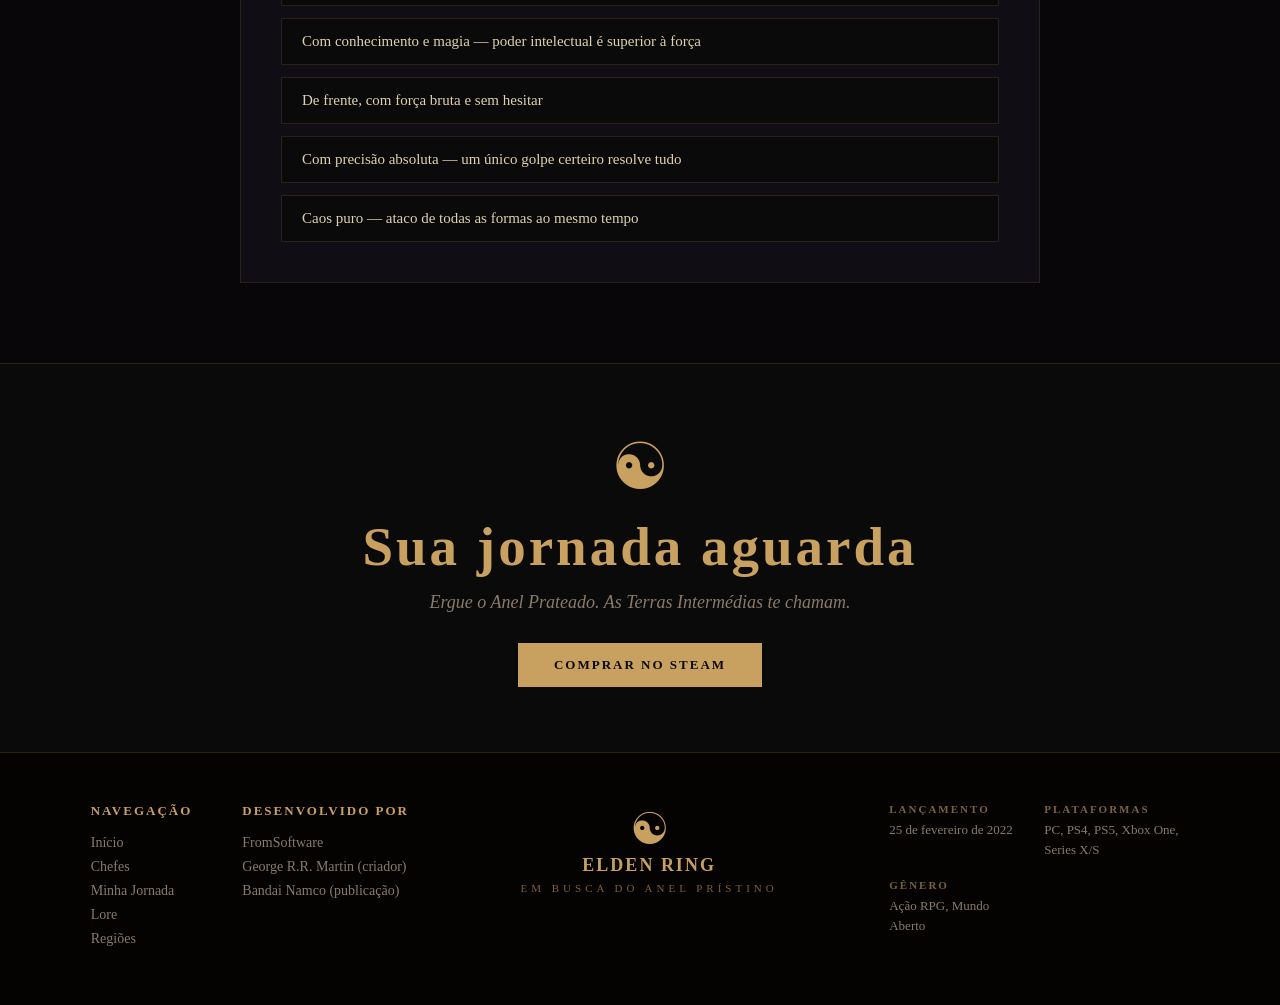
==== commit ab778435: "css pagina home" ====
--- a/public/index.html
+++ b/public/index.html
@@ -41,8 +41,7 @@
             <p class="hero-subtitulo">Ergue o Anel Prateado. Torna-te o Lorde Prístino.<br>As Terras Intermédias
                 aguardam o Maculado.</p>
             <div class="botoes-hero">
-                <a href="#chefes" class="btn-primario">Ver os Chefes</a>
-                <a href="#lore" class="btn-secundario">Descobrir a Lore</a>
+                <a href="#lore" class="btn-primario">Descobrir a Lore</a>
             </div>
         </div>
     </section>
--- a/public/CSS/global.css
+++ b/public/CSS/global.css
@@ -67,10 +67,12 @@
     color: #eeebe8;
     text-transform: uppercase;
     letter-spacing: 1px;
+    transition: transform 0.3s ease, transform 0.3s ease;
 }
 
 .opcoes-menu:hover {
     color: #c8a060;
+    transform: translateY(-3px);
 }
 
 .opcoes-menu.login {
@@ -151,10 +153,10 @@
     display: flex;
     justify-content: space-around;
     align-items: flex-start;
-    padding: 50px 60px;
+    padding: 50px 40px;
     border-top: 1px solid #2a2010;
     background-color: #050302;
-    gap: 40px;
+    gap: 10px;
     flex-wrap: wrap;
 }
 
--- a/public/CSS/index.css
+++ b/public/CSS/index.css
@@ -8,17 +8,35 @@
     justify-content: center;
     text-align: center;
     background-color: #080608;
+    background-image: url('../imagens/elden-ring-wallpaper-4k.jpg');
+    background-size: cover;
+    background-position: center top;
+    background-repeat: no-repeat;
     padding: 120px 20px 80px;
+    position: relative;
+}
+
+.container::before {
+    content: '';
+    position: absolute;
+    inset: 0;
+    background: linear-gradient(
+        rgba(8, 6, 8, 1.00) 0%,
+        rgba(8, 6, 8, 0.45) 40%,
+        rgba(8, 6, 8, 0.70) 80%,
+        rgba(8, 6, 8, 1.00) 100%
+    );
 }
 
 .hero-content {
     max-width: 700px;
+    position: relative;
 }
 
 .hero-eyebrow {
     font-size: 12px;
     letter-spacing: 4px;
-    color: #7a6040;
+    color: #af9d87;
     text-transform: uppercase;
     margin-bottom: 20px;
 }
@@ -44,7 +62,7 @@
 .hero-subtitulo {
     font-size: 18px;
     font-style: italic;
-    color: #8a7a6a;
+    color: #af9d87;
     line-height: 1.7;
     margin-bottom: 40px;
 }
@@ -54,6 +72,11 @@
     gap: 16px;
     justify-content: center;
     flex-wrap: wrap;
+    transition: transform 0.3s ease;
+}
+
+.botoes-hero:hover {
+    transform: translateY(-7px);
 }
 
 /* CITAÇÃO */
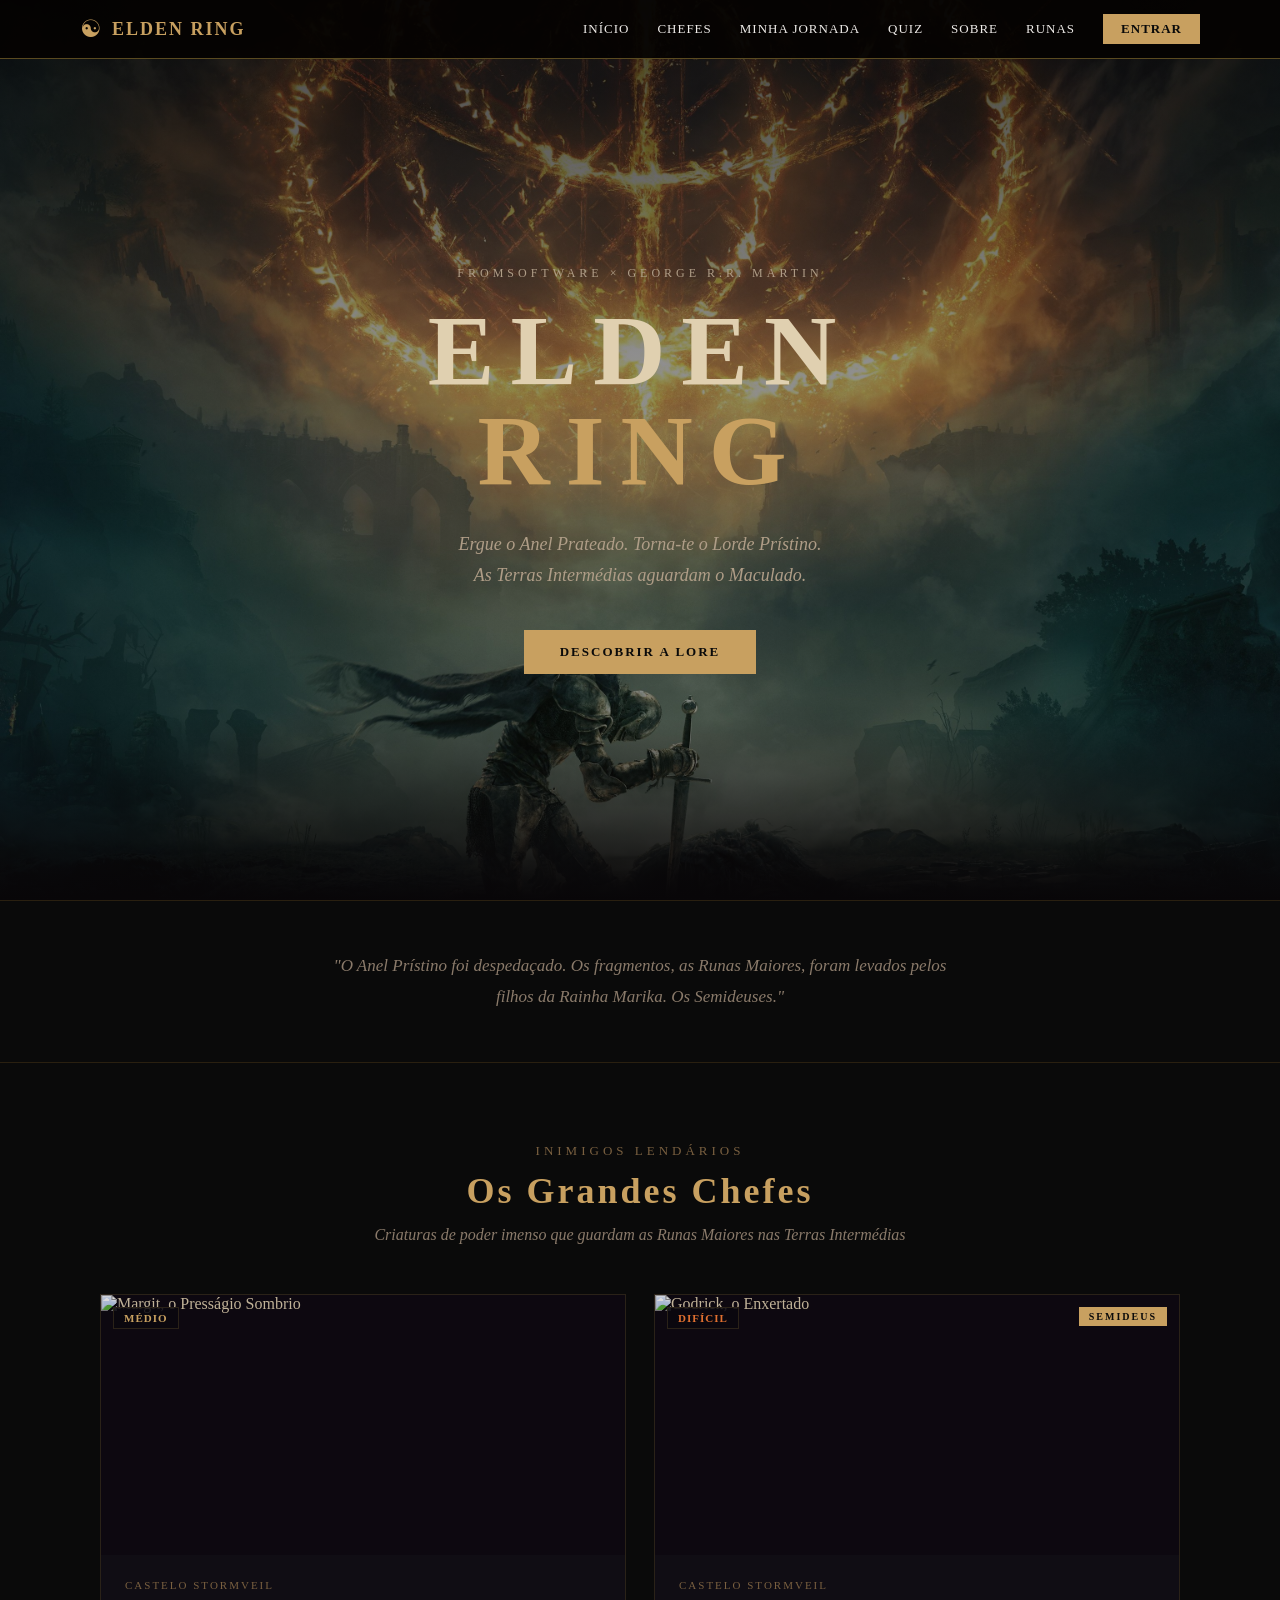
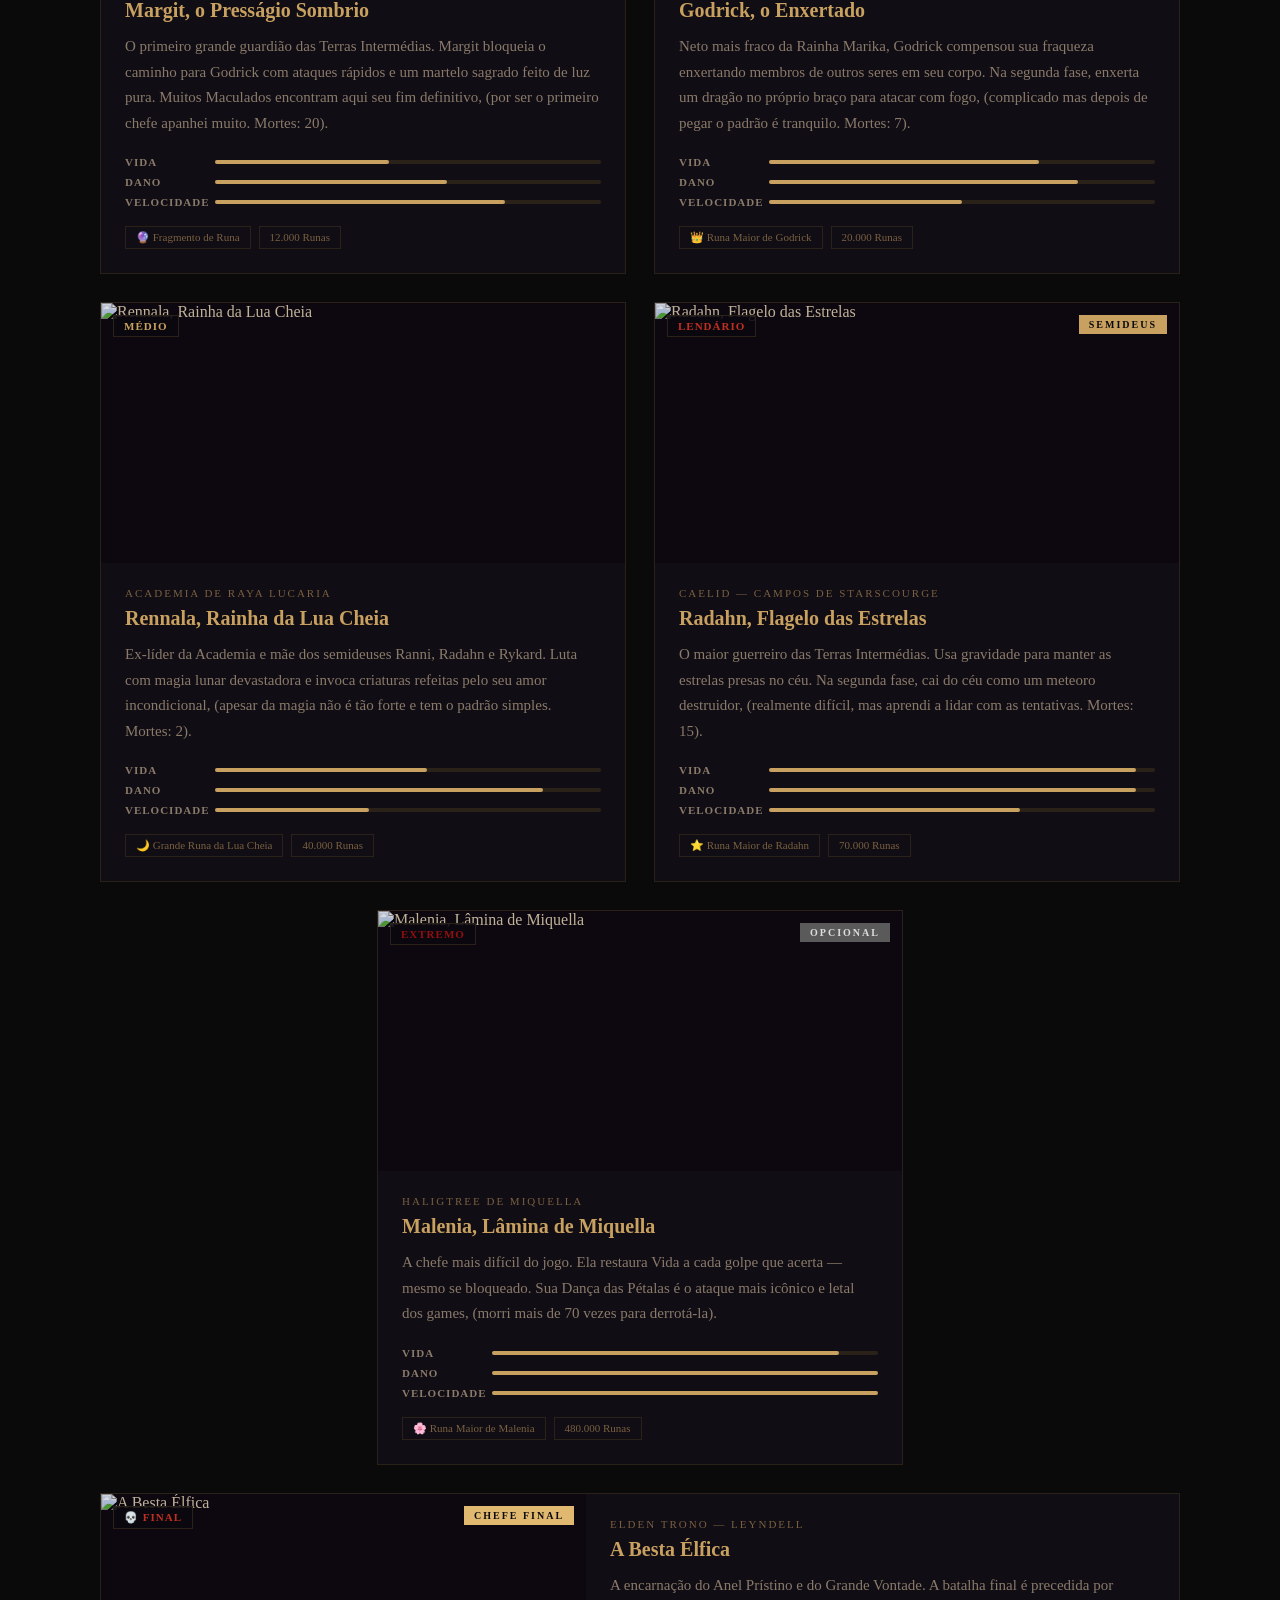
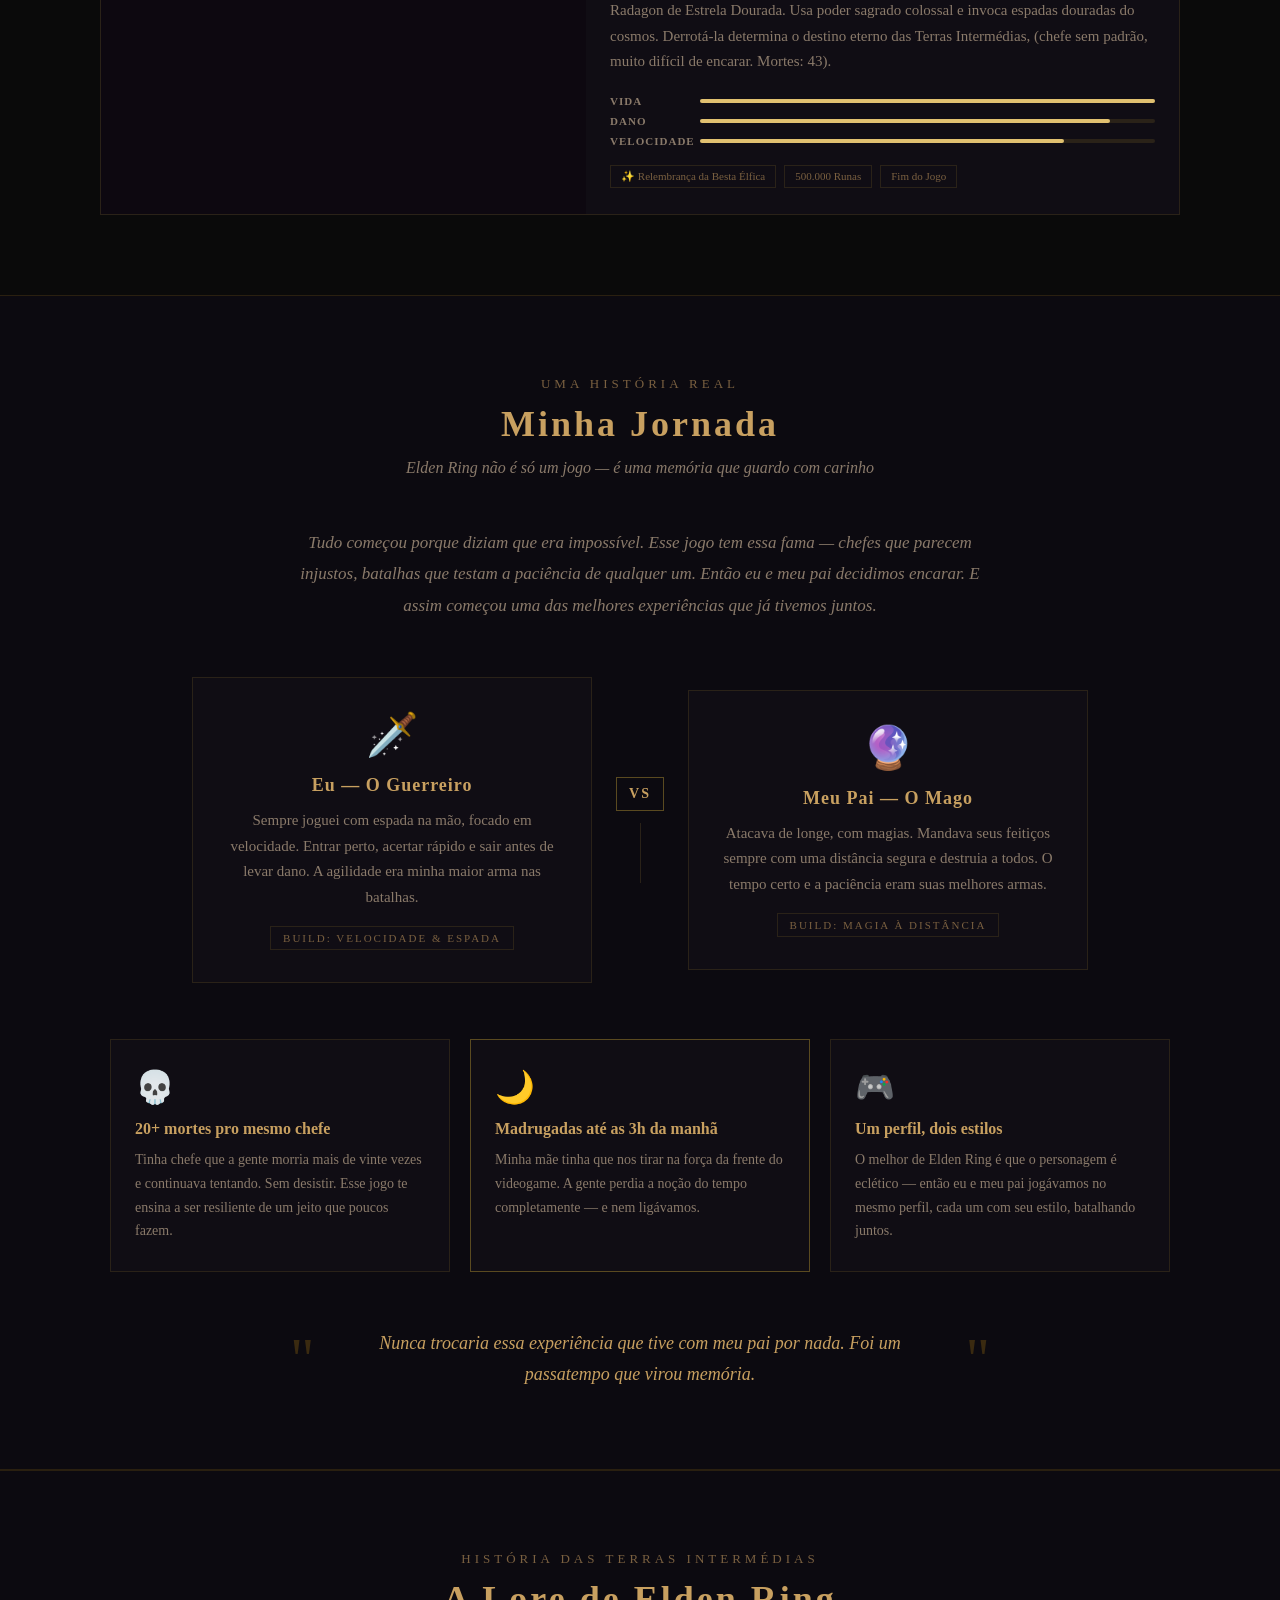
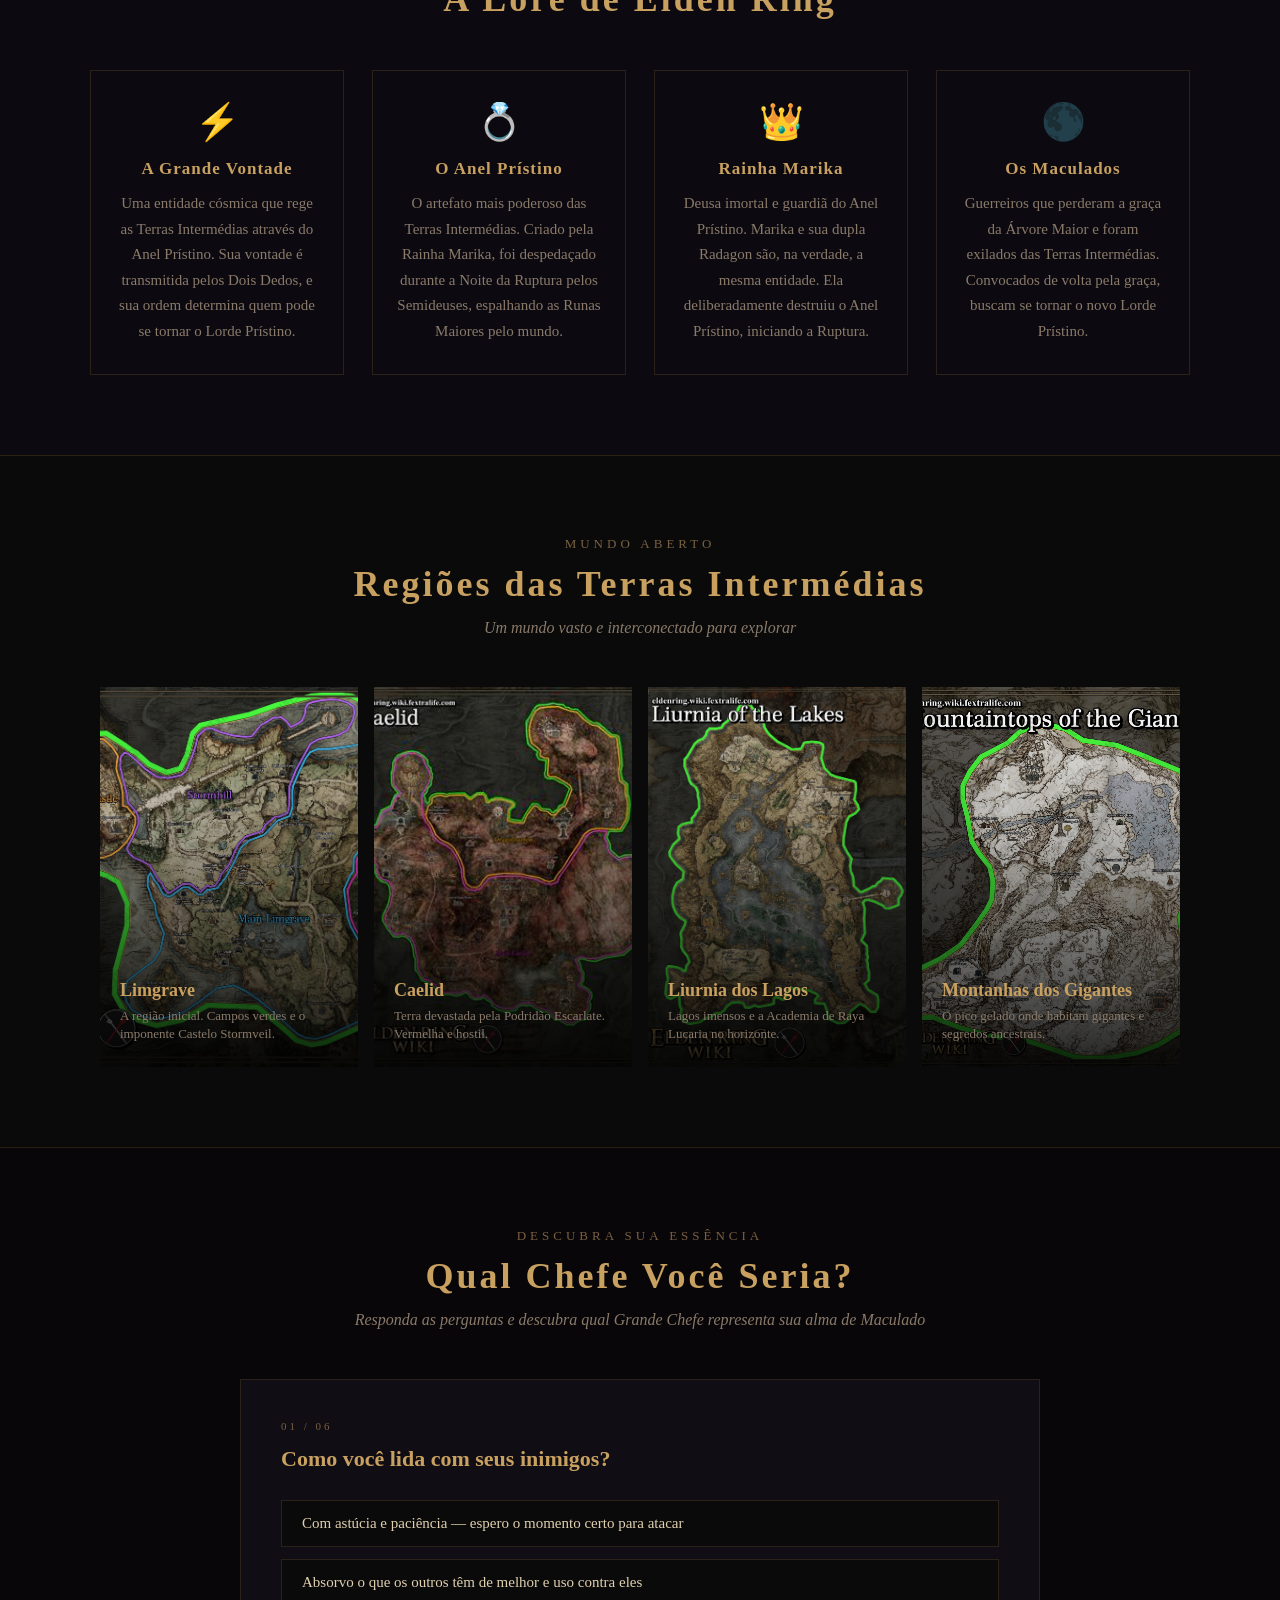
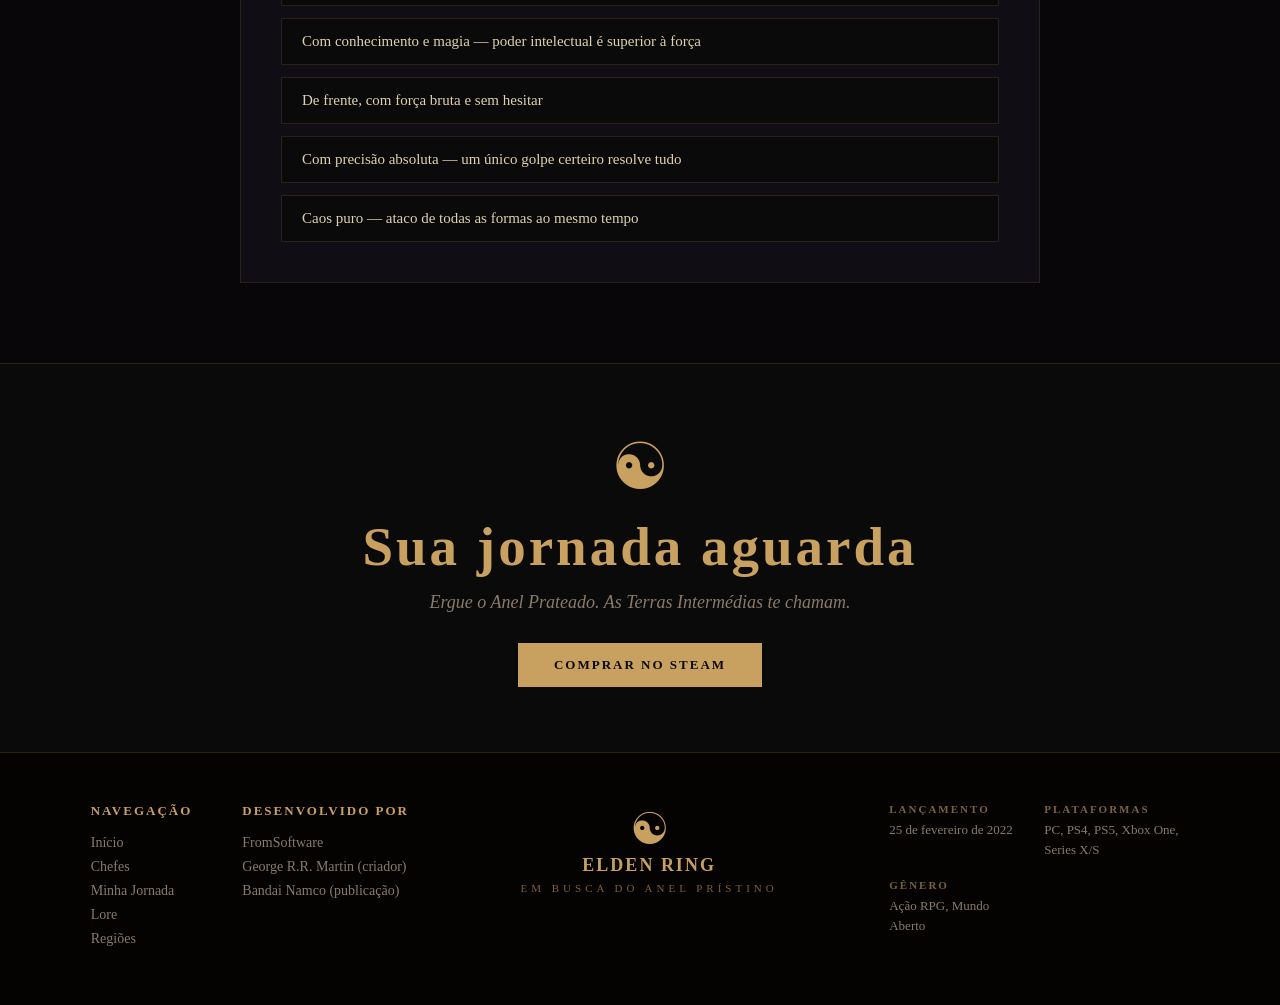
==== commit 9f1d7f5b: "troca de caminho, calculadora para runas" ====
--- a/public/index.html
+++ b/public/index.html
@@ -7,6 +7,7 @@
     <title>Elden Ring — The Lands Between</title>
     <link rel="stylesheet" href="CSS/global.css">
     <link rel="stylesheet" href="CSS/index.css">
+    <link rel="icon" href="imagens/fav_icon_elden_ring.png">
 </head>
 
 <body>
@@ -23,7 +24,7 @@
                 <a href="#jornada" class="opcoes-menu">Minha Jornada</a>
                 <a href="#quiz" class="opcoes-menu">Quiz</a>
                 <a href="sobre.html" class="opcoes-menu">Sobre</a>
-                <a href="calculadora.html" class="opcoes-menu">Runas</a>
+                <a href="runas.html" class="opcoes-menu">Runas</a>
                 <a href="dashboard.html" class="opcoes-menu" id="btn-dashboard" style="display:none">Dashboard</a>
                 <a href="login.html" class="opcoes-menu login" id="btn-login">Entrar</a>
             </div>
@@ -729,7 +730,13 @@
         // Scroll suave para links internos
         document.querySelectorAll('a[href^="#"]').forEach(function (link) {
             link.addEventListener('click', function (e) {
-                var alvo = document.querySelector(link.getAttribute('href'));
+                var href = link.getAttribute('href');
+                if (href === '#home') {
+                    e.preventDefault();
+                    window.scrollTo({ top: 0, behavior: 'smooth' });
+                    return;
+                }
+                var alvo = document.querySelector(href);
                 if (alvo) {
                     e.preventDefault();
                     alvo.scrollIntoView({ behavior: 'smooth' });
--- a/public/CSS/index.css
+++ b/public/CSS/index.css
@@ -21,9 +21,9 @@
     position: absolute;
     inset: 0;
     background: linear-gradient(
-        rgba(8, 6, 8, 1.00) 0%,
+        rgba(8, 6, 8, 0.75) 0%,
         rgba(8, 6, 8, 0.45) 40%,
-        rgba(8, 6, 8, 0.70) 80%,
+        rgba(8, 6, 8, 0.45) 80%,
         rgba(8, 6, 8, 1.00) 100%
     );
 }
